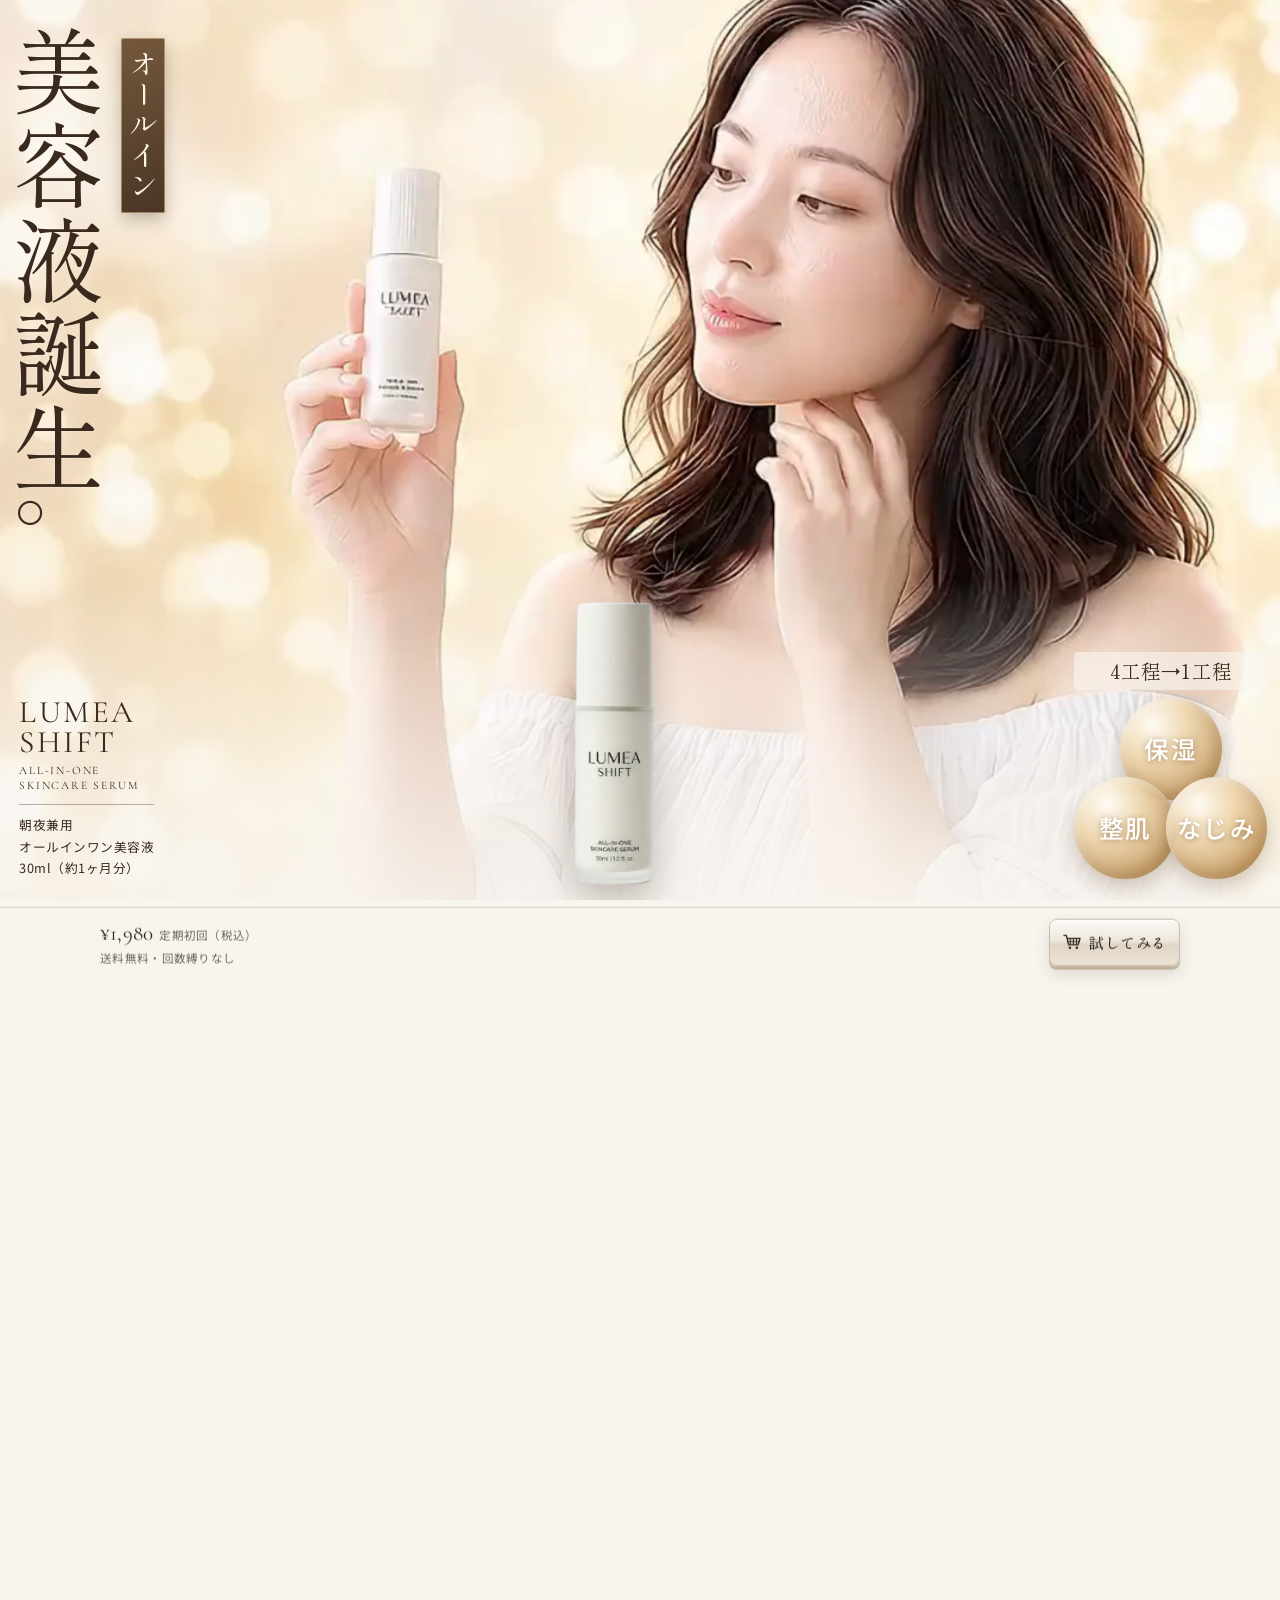
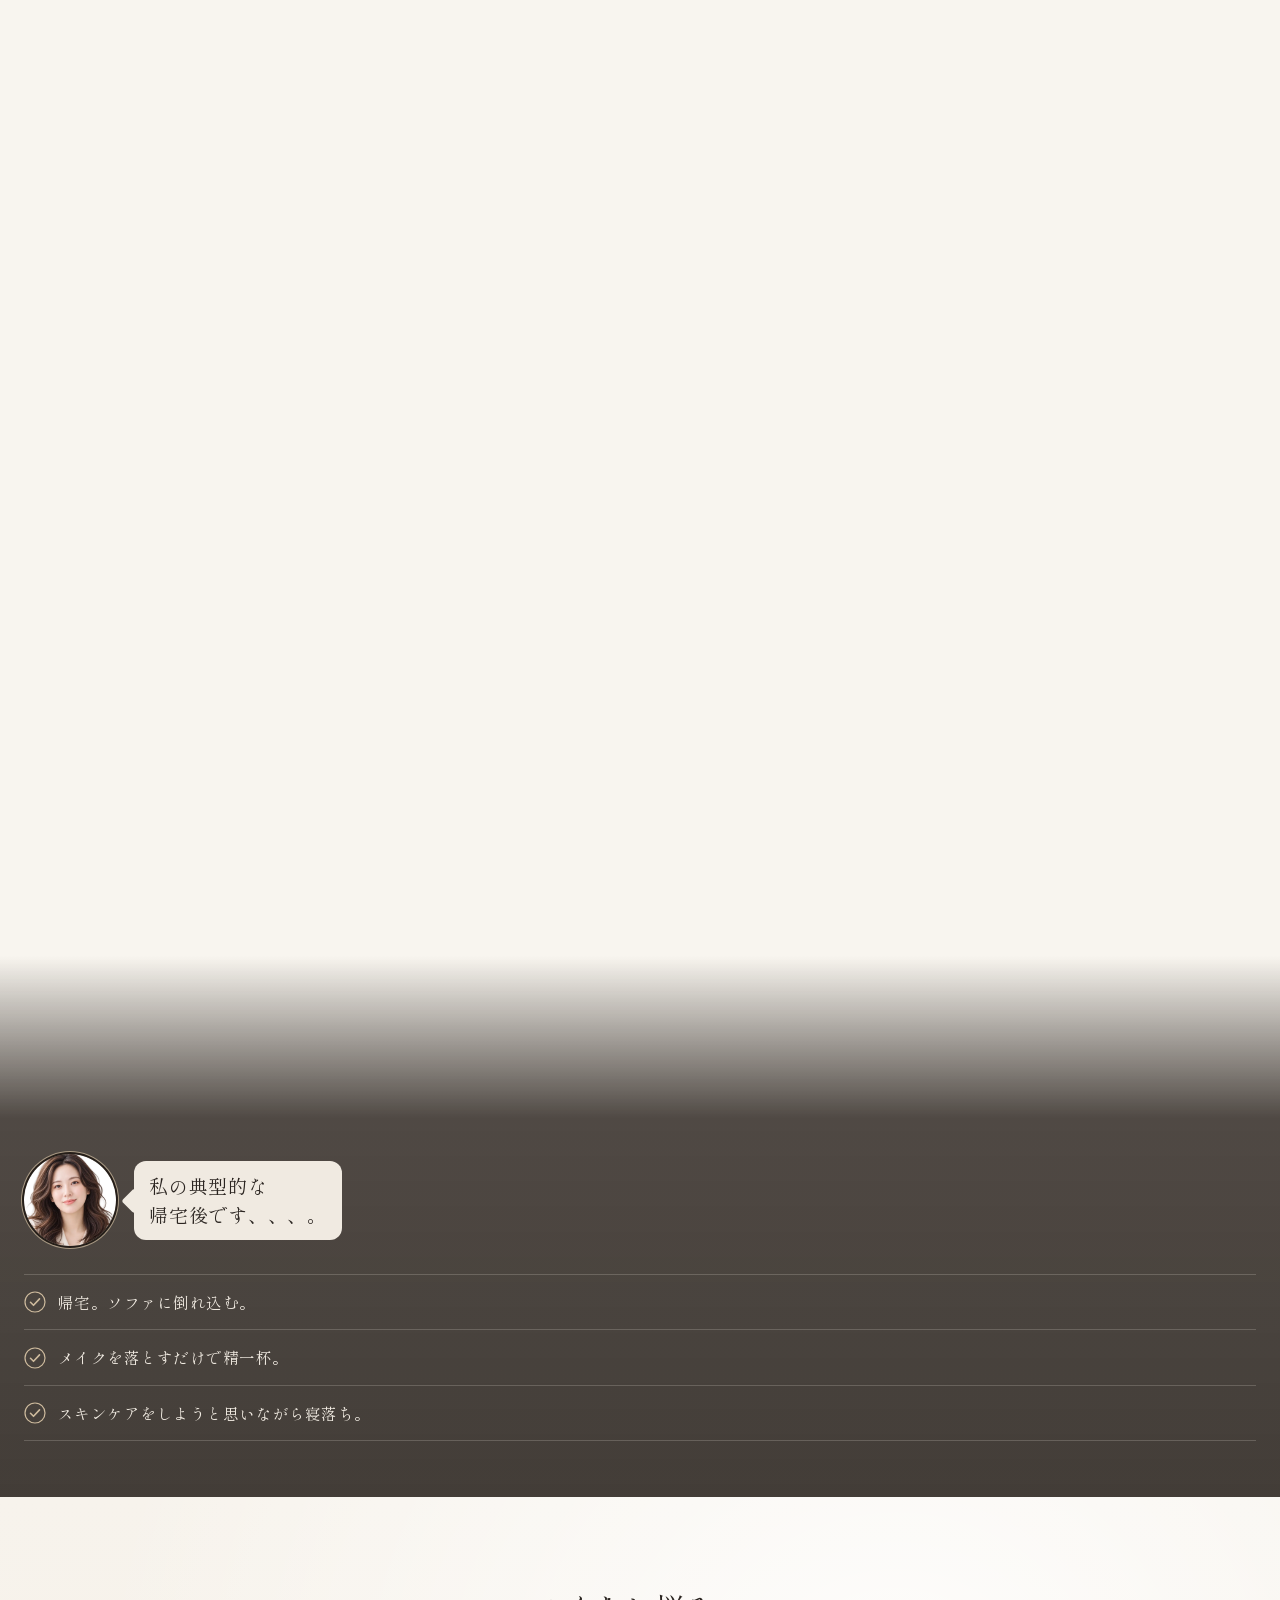
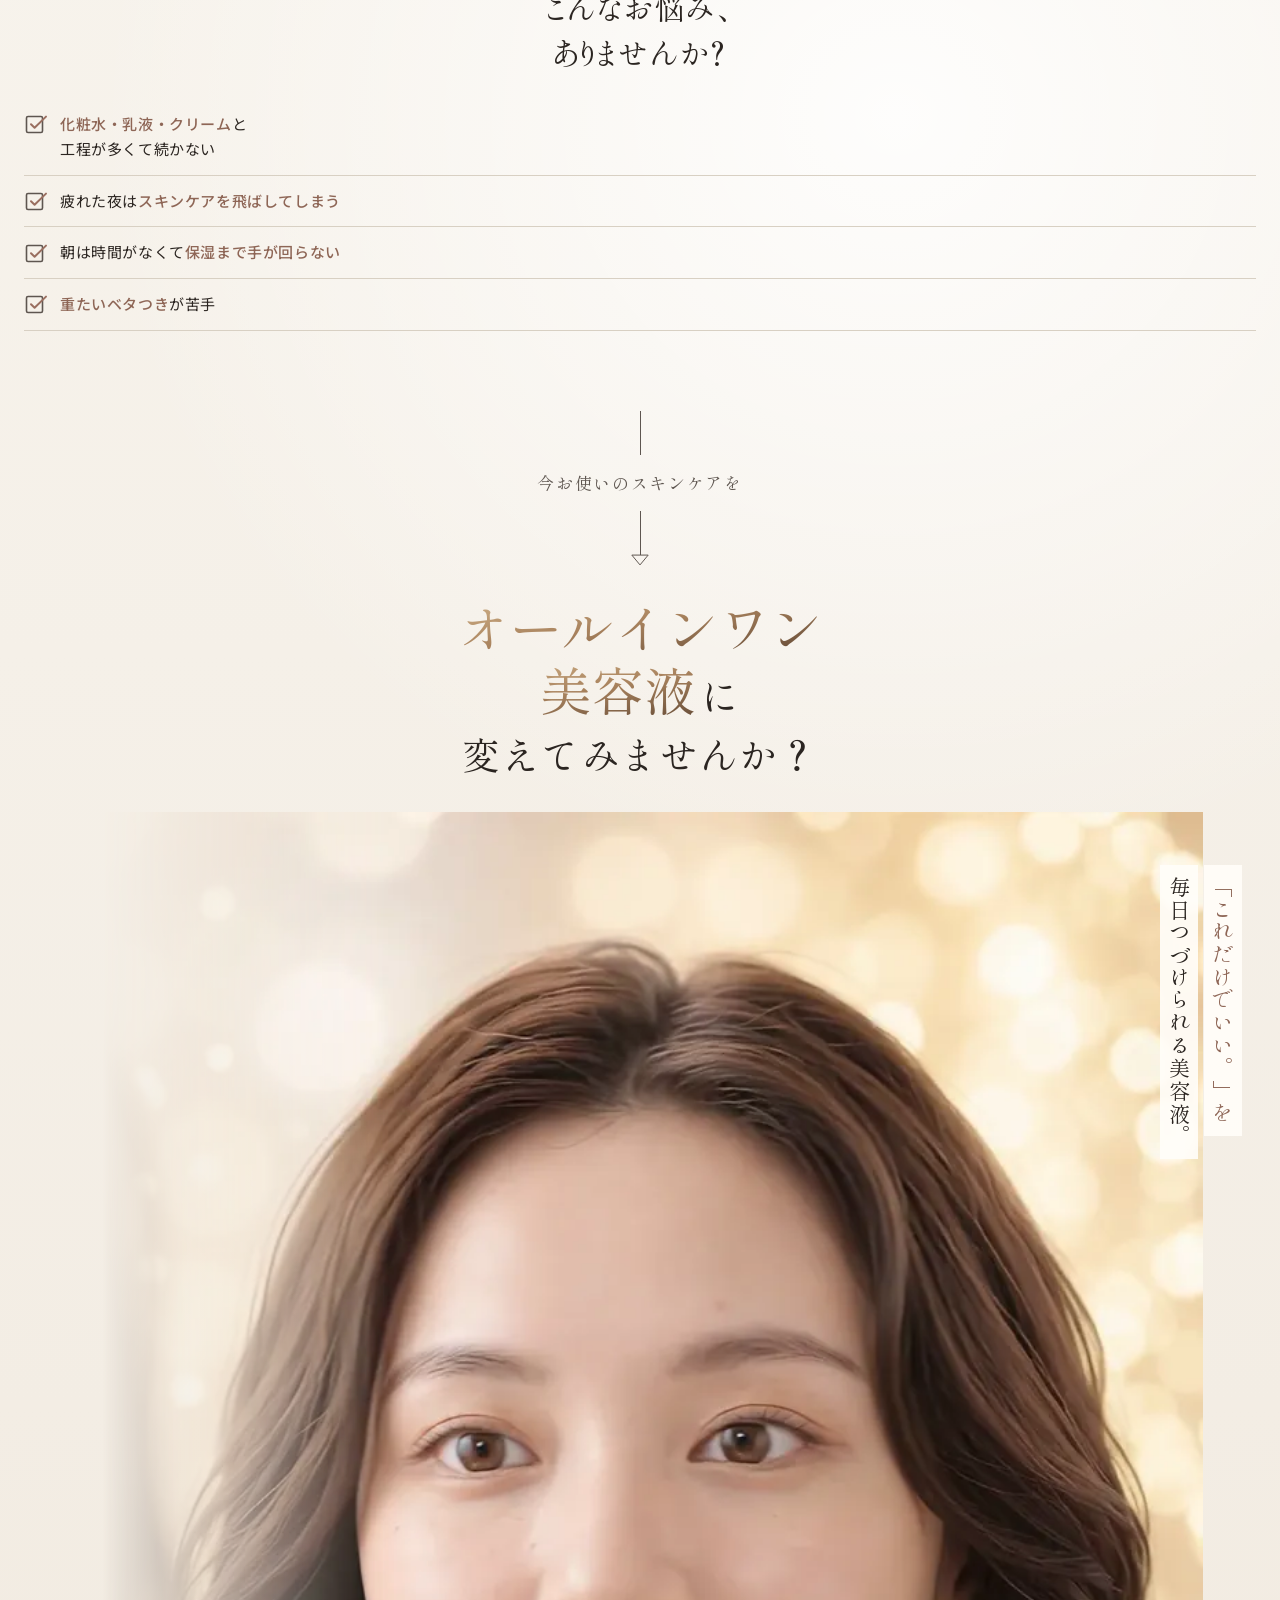
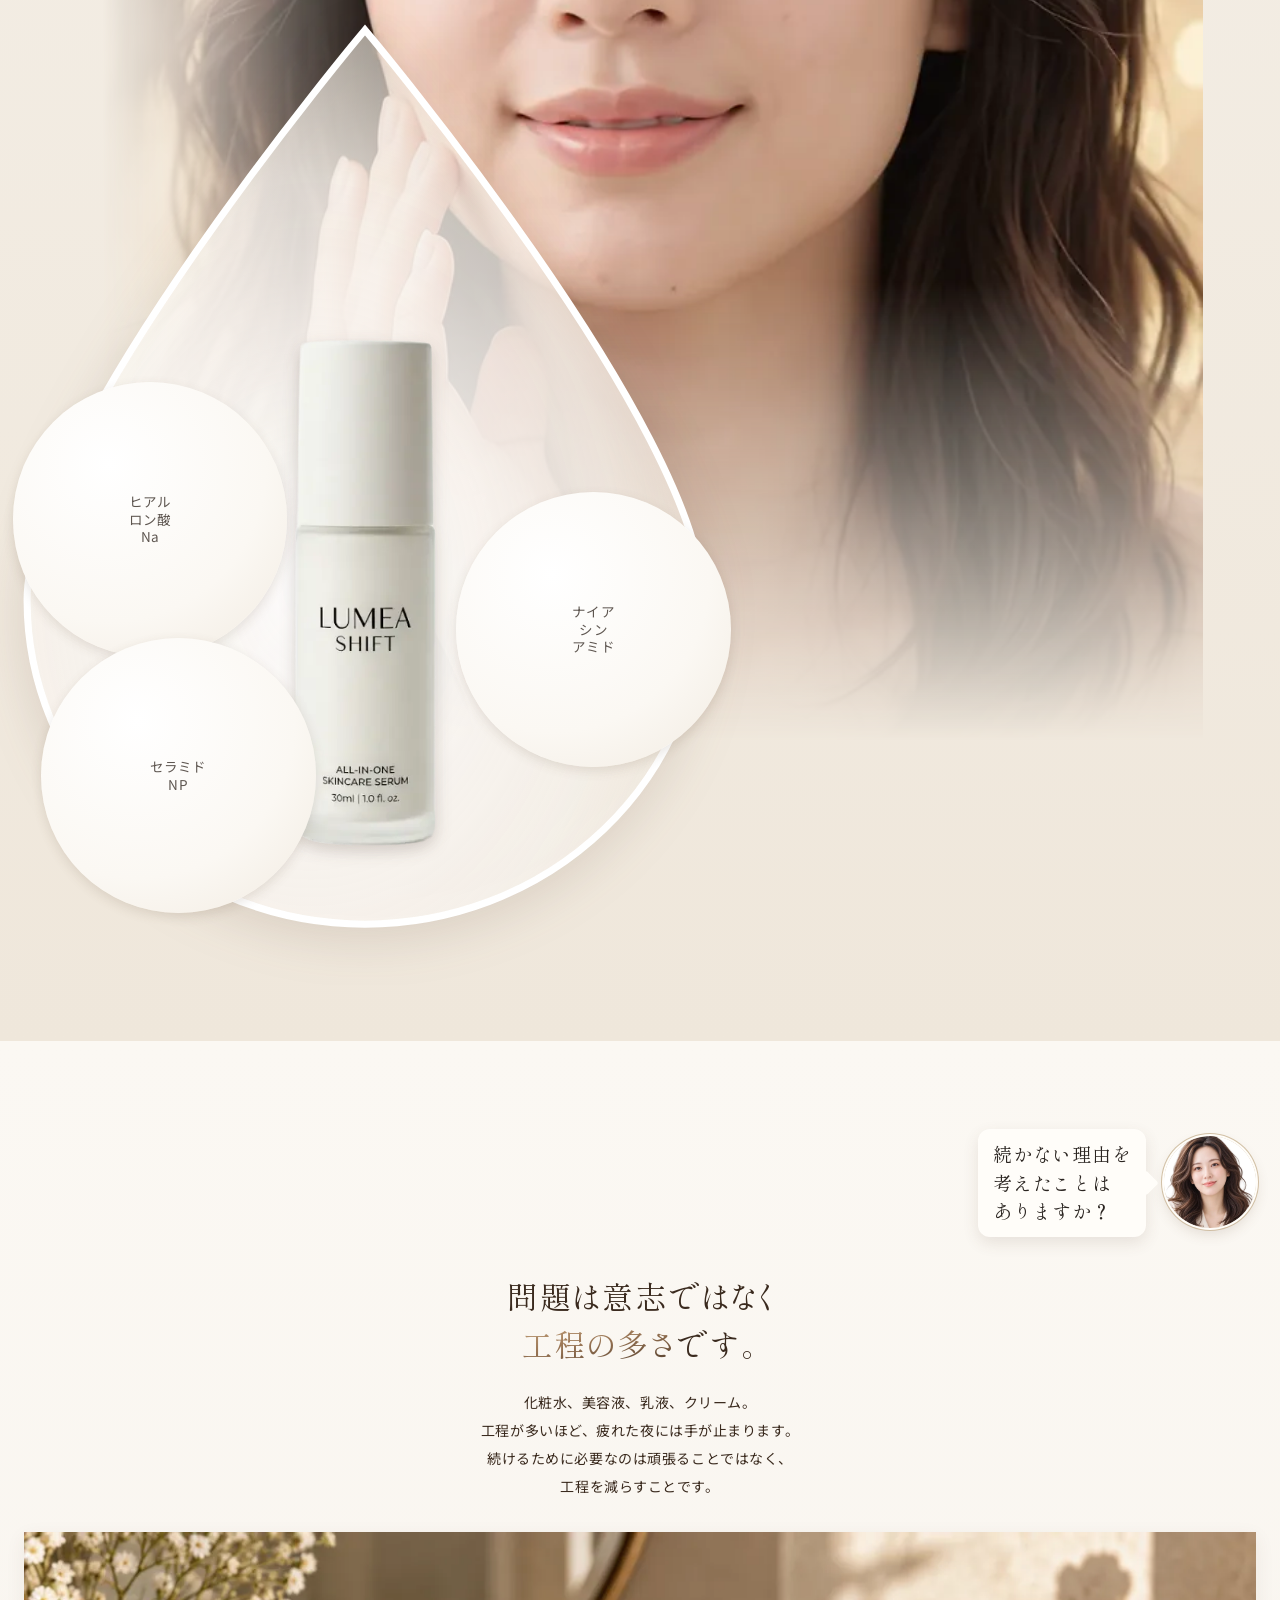
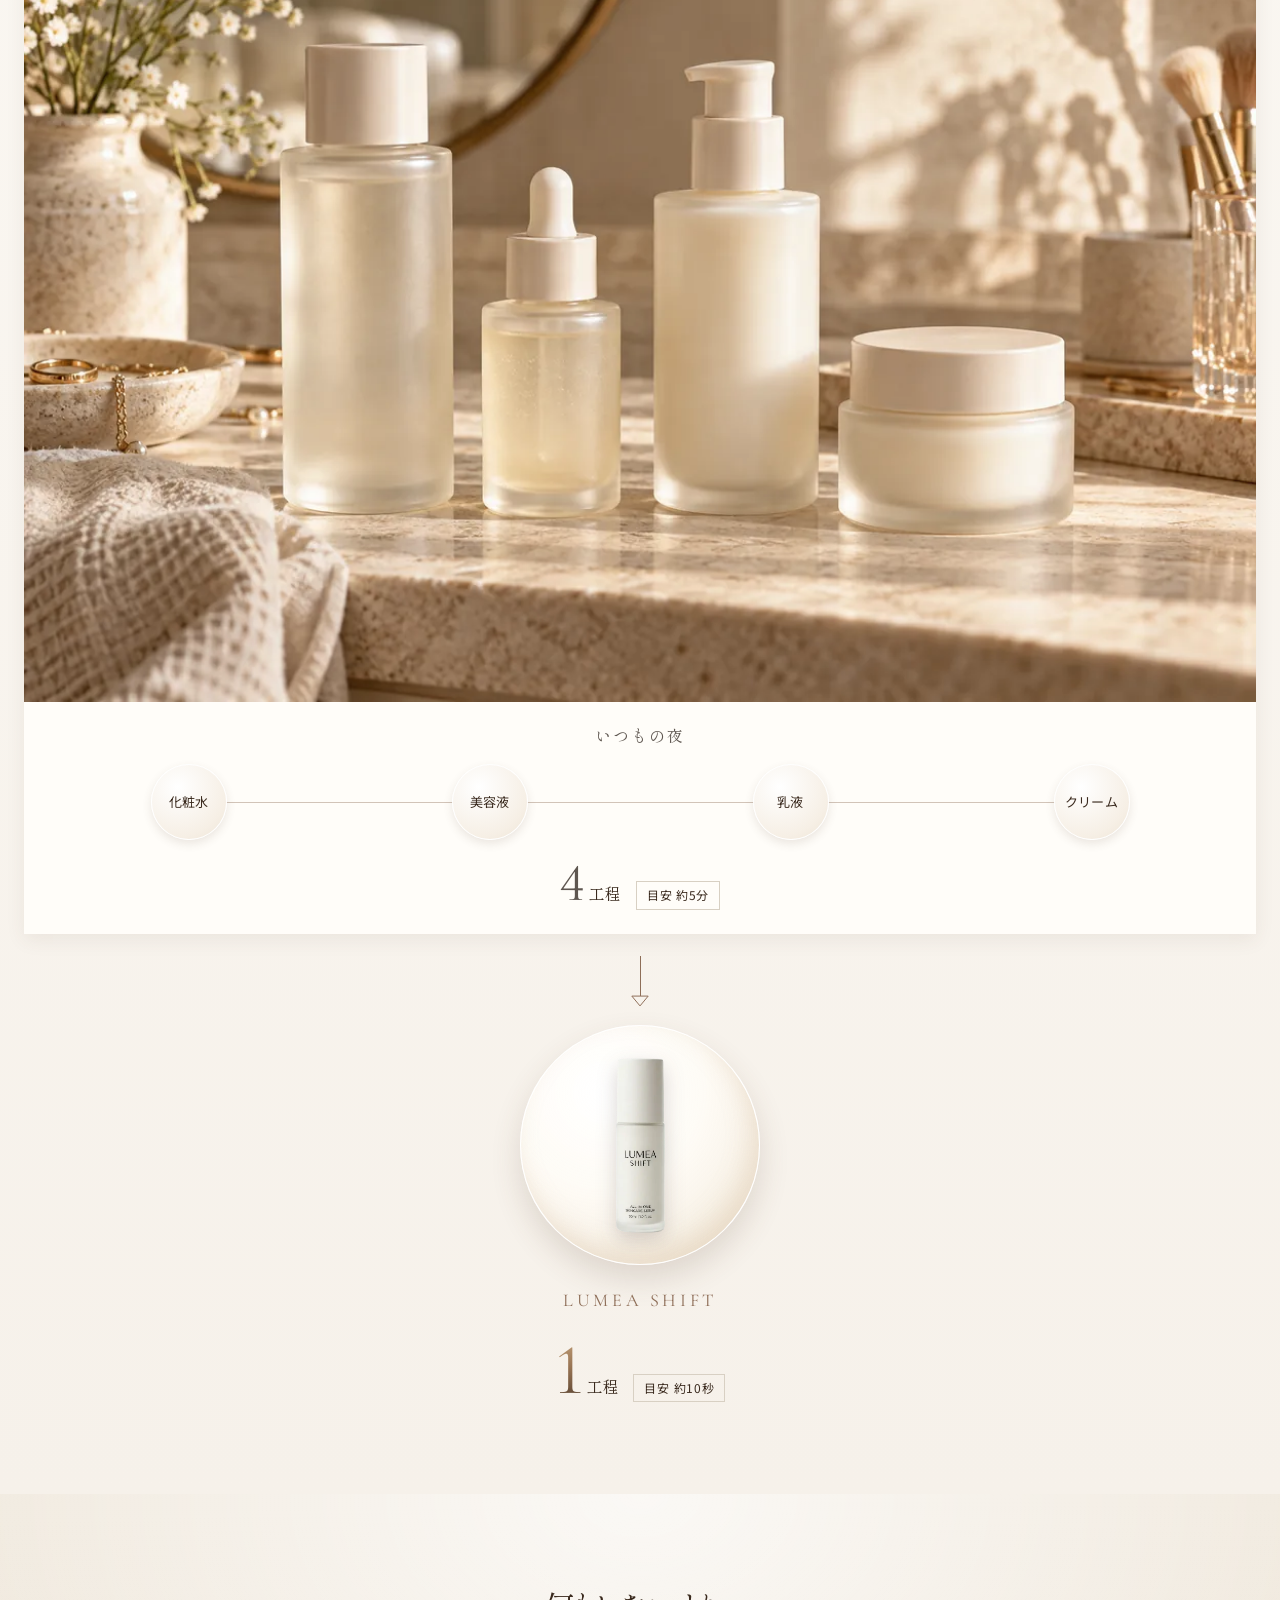
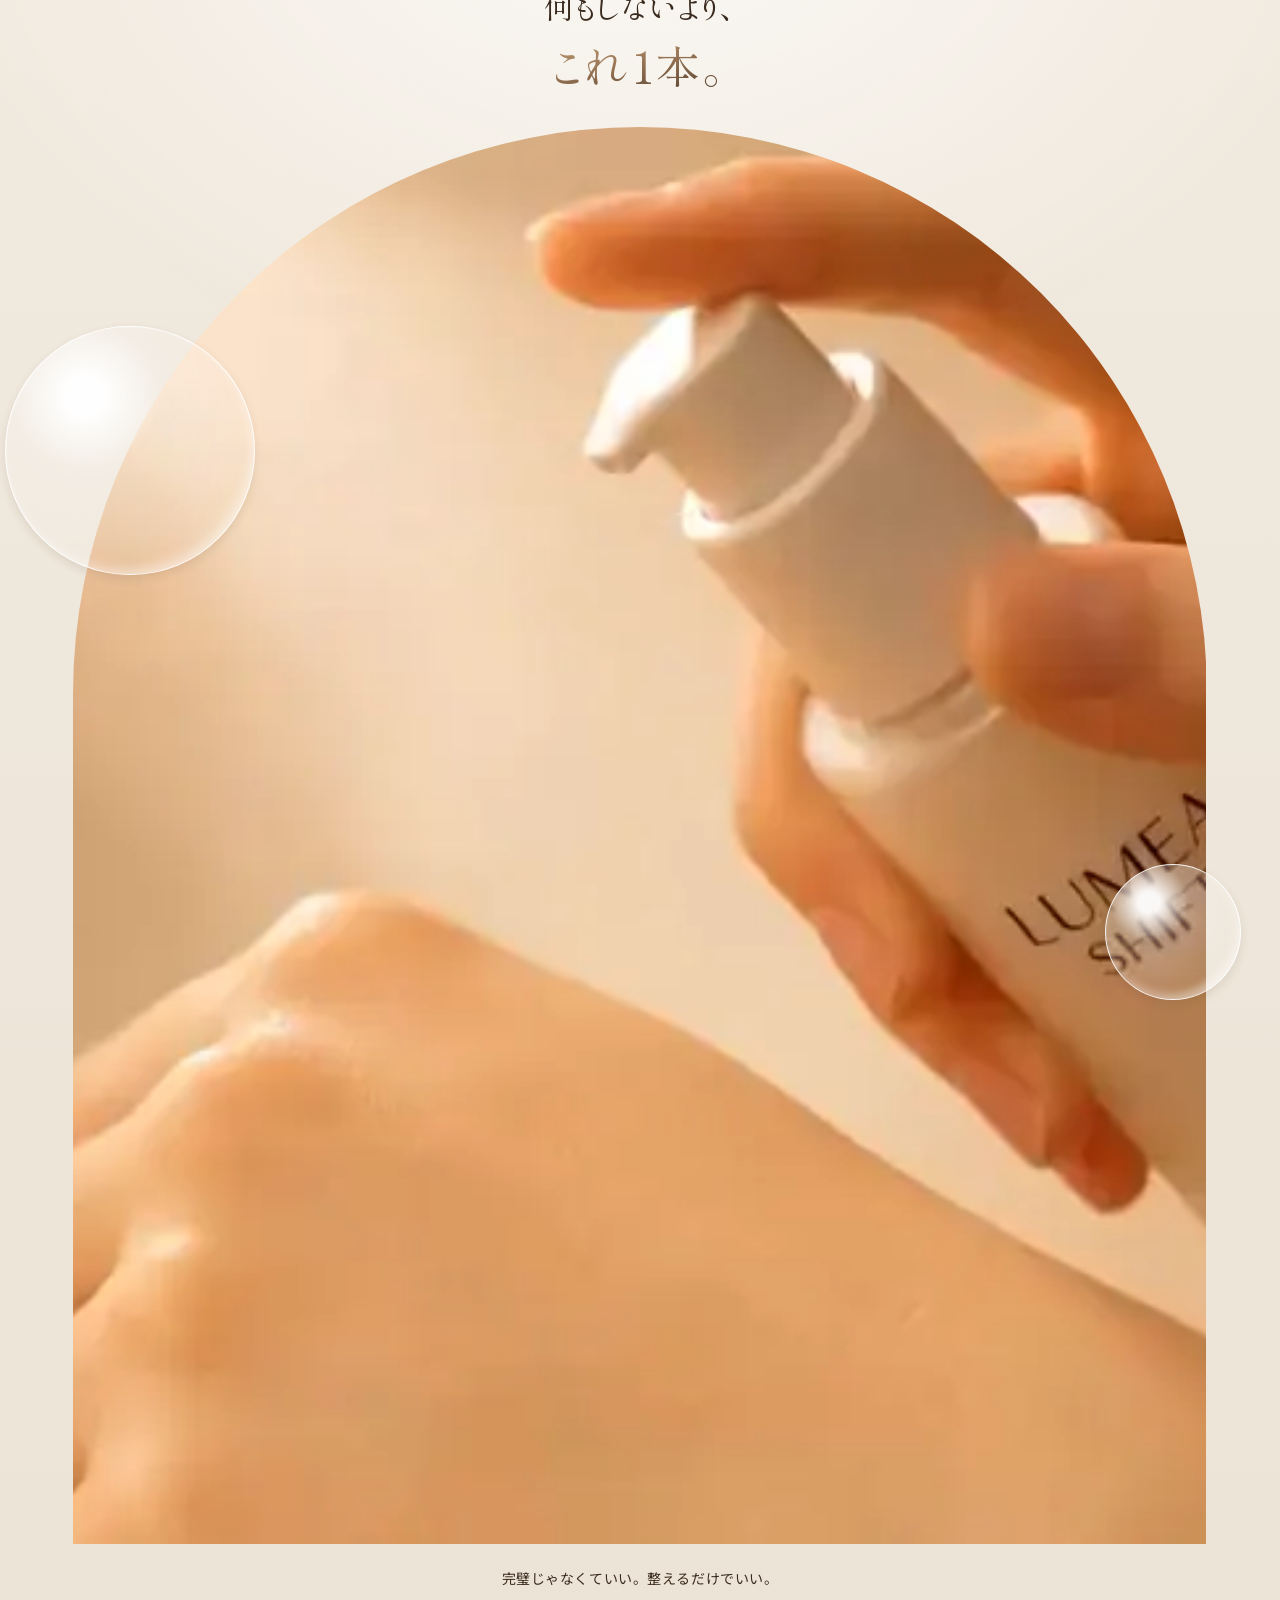
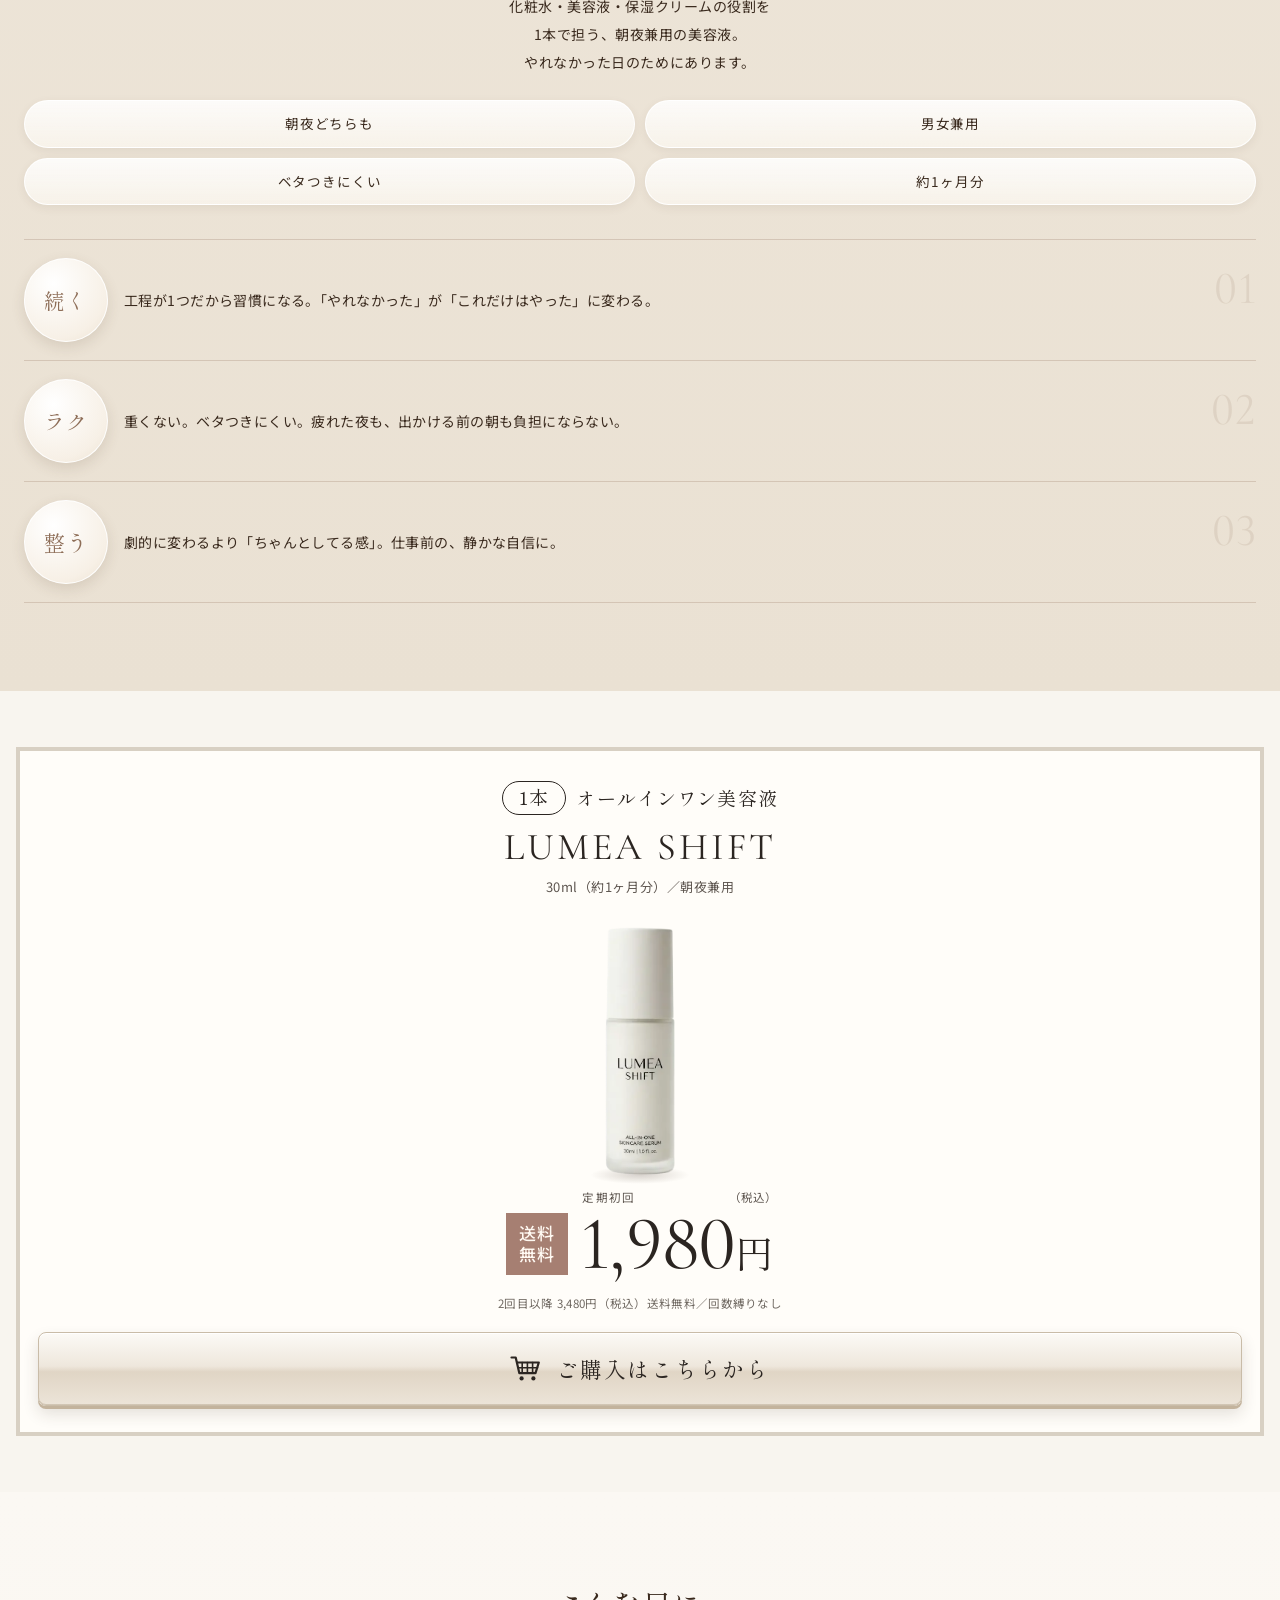
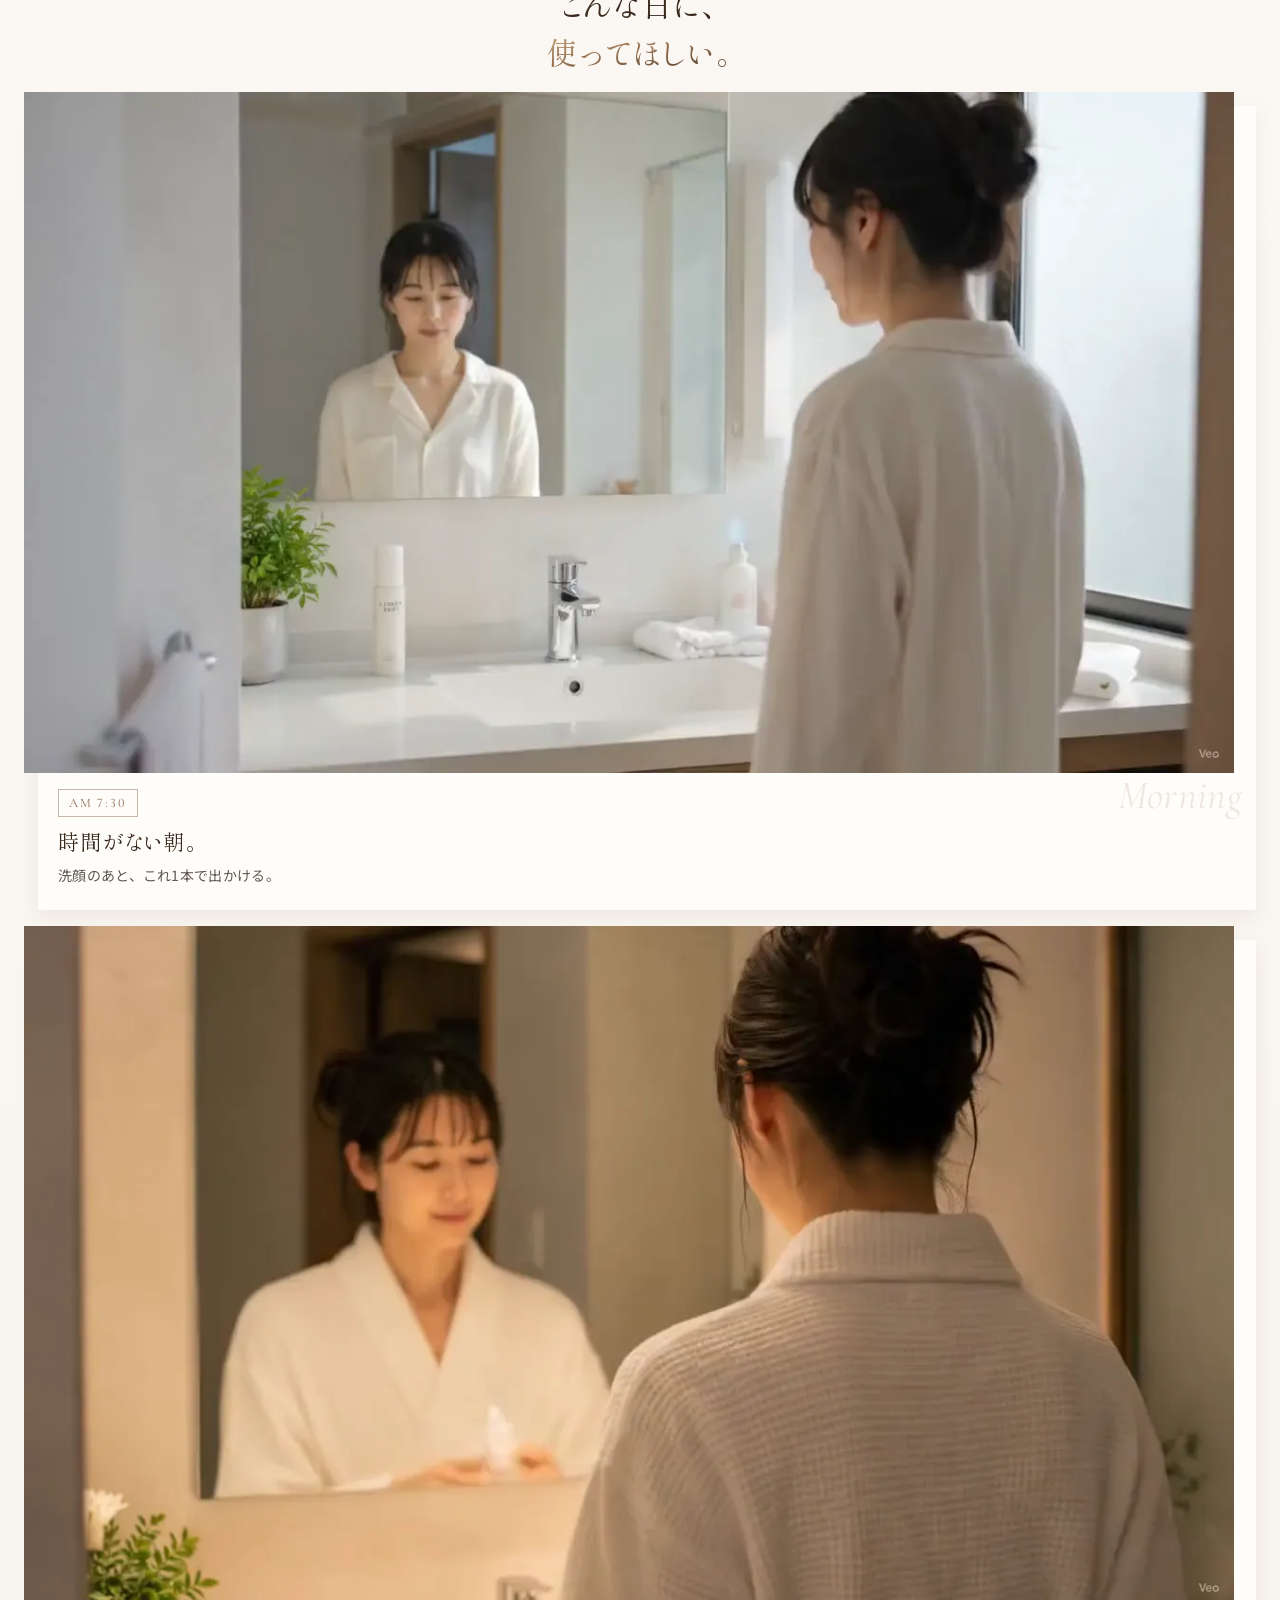
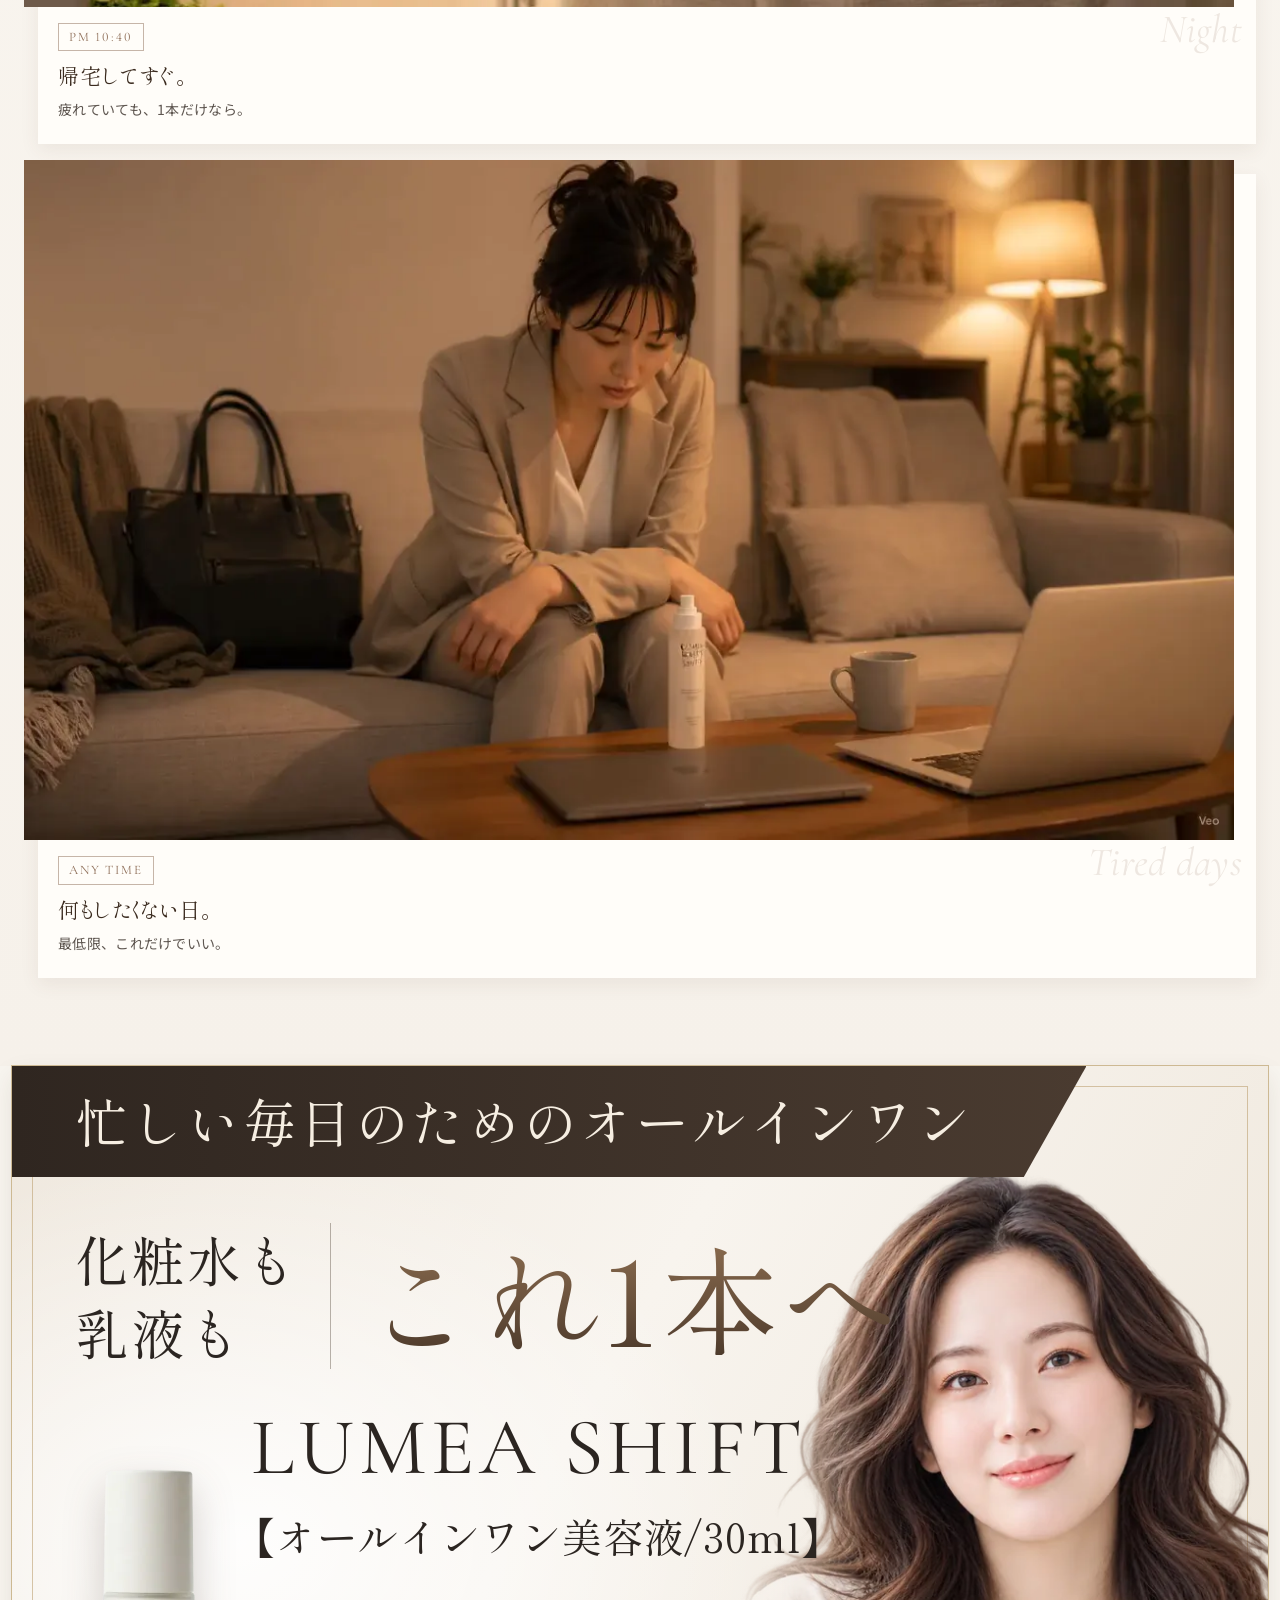
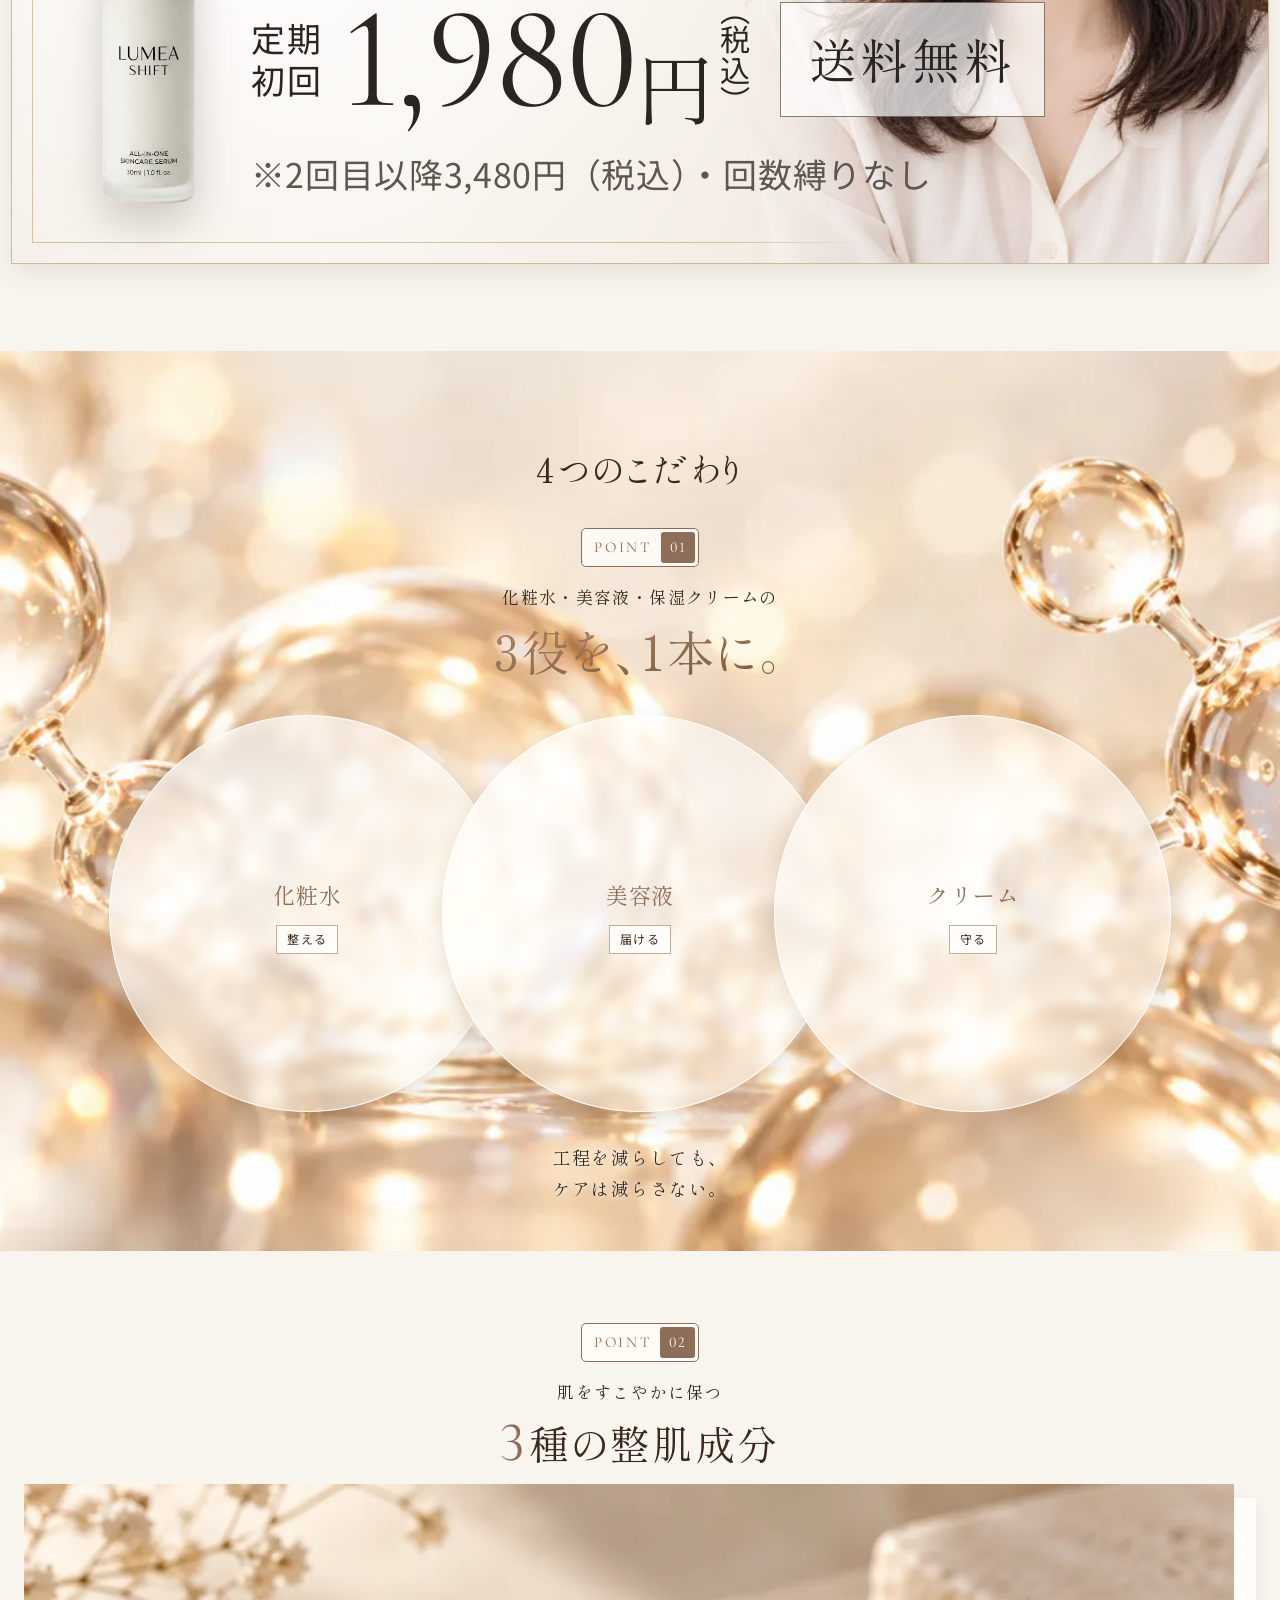
==== 美容液LP完成版/index.html @ 7b6a55de "feat: LUMEA SHIFT LP をスマホ版デザインに刷新し完成版フォルダとOGPを追加 - PC専用のHTML/CSSを削除し、スマホ版のデザインを全幅で使う構成に - 美容液LP完成版/ " ====
<!DOCTYPE html>
<html lang="ja" class="no-js">
<head>
  <meta charset="UTF-8">
  <meta name="viewport" content="width=device-width, initial-scale=1.0">
  <title>LUMEA SHIFT｜朝夜兼用オールインワン美容液</title>
  <meta name="description" content="帰宅が遅い日に全部はできない。何もしないより、これ1本。LUMEA SHIFTは朝夜どちらでも使えるオールインワン美容液。定期初回¥1,980（税込）送料無料・回数縛りなし。">
  <link rel="canonical" href="https://lumea-beauty.jp/">

  <!-- OGP -->
  <meta property="og:type" content="website">
  <meta property="og:url" content="https://lumea-beauty.jp/">
  <meta property="og:title" content="LUMEA SHIFT｜朝夜兼用オールインワン美容液">
  <meta property="og:description" content="帰宅が遅い日に全部はできない。何もしないより、これ1本。定期初回¥1,980（税込）送料無料・回数縛りなし。">
  <meta property="og:image" content="https://lumea-beauty.jp/images/ogp.jpg">
  <meta property="og:image:width" content="1200">
  <meta property="og:image:height" content="630">
  <meta property="og:image:alt" content="LUMEA SHIFT 朝夜兼用オールインワン美容液。美容液誕生。定期初回1,980円（税込）送料無料">
  <meta property="og:locale" content="ja_JP">
  <meta property="og:site_name" content="LUMEA SHIFT">
  <meta name="twitter:card" content="summary_large_image">
  <meta name="twitter:title" content="LUMEA SHIFT｜朝夜兼用オールインワン美容液">
  <meta name="twitter:description" content="帰宅が遅い日に全部はできない。何もしないより、これ1本。定期初回¥1,980（税込）送料無料。">
  <meta name="twitter:image" content="https://lumea-beauty.jp/images/ogp.jpg">

  <link rel="icon" href="favicon.svg" type="image/svg+xml">

  <!-- 書体は実使用ウェイトのみ: Shippori Mincho 400 / Noto Sans JP 400,500 / Cormorant Garamond 400 -->
  <link rel="preconnect" href="https://fonts.googleapis.com">
  <link rel="preconnect" href="https://fonts.gstatic.com" crossorigin>
  <link href="https://fonts.googleapis.com/css2?family=Shippori+Mincho:wght@400&family=Noto+Sans+JP:wght@400;500&family=Cormorant+Garamond:wght@400&display=swap" rel="stylesheet">
  <link rel="stylesheet" href="style.css?v=63">
  <script>document.documentElement.classList.replace('no-js', 'js');</script>
  <!-- リロード時の位置の復元は自前で行う（ブラウザ任せだと load 後まで先頭が描画されてから飛ぶ）。
       位置は pagehide で保存し、本文の直後（最初の描画より前）に戻す -->
  <script>
    if ('scrollRestoration' in history) history.scrollRestoration = 'manual';
  </script>
</head>
<body>

  <!-- 追従CTA -->
  <div class="sticky" role="complementary" aria-label="購入導線">
    <div class="sticky__inner">
      <p class="sticky__text"><strong>¥1,980</strong>定期初回（税込）<br>送料無料・回数縛りなし</p>
      <a href="#offer" class="btn btn--primary">試してみる</a>
    </div>
  </div>

  <main id="main">

    <!-- ============================================================
         01 | FV
         背景動画 1080×1920（images/fv-sp.mp4・元は fvb.mp4）
         ============================================================ -->
    <section class="fv" aria-label="LUMEA SHIFT オールインワン美容液">
      <!-- JS有効では画面に固定する舞台（スクロールで FV が引き、奥の映像が立ち上がる） -->
      <div class="fv__stage">
      <video class="fv__video" muted autoplay loop playsinline preload="metadata" aria-hidden="true" tabindex="-1"></video>
      <script>
        (function () {
          var video = document.currentScript.previousElementSibling;
          var reduce = window.matchMedia('(prefers-reduced-motion: reduce)');
          video.poster = 'images/fv-sp-poster.webp?v=20261003b';
          video.src = 'images/fv-sp.mp4?v=20261003b';
          if (reduce.matches) { video.autoplay = false; video.pause(); }
        })();
      </script>
      <div class="fv__scrim" aria-hidden="true"></div>


      <!-- FV（fvr.png 参考） -->
      <div class="fvs">
        <h1 class="fvs__title">美容液誕生。</h1>

        <p class="fvs__badges">
          <span class="fvs__badge">オールイン</span>
        </p>

        <div class="fvs__brand">
          <p class="fvs__brand-name">LUMEA<br>SHIFT</p>
          <p class="fvs__brand-sub">All-in-one<br>skincare serum</p>
          <p class="fvs__brand-desc">朝夜兼用<br>オールインワン美容液<br>30ml（約1ヶ月分）</p>
        </div>

        <img class="fvs__bottle" src="images/fv-bottle.webp?v=20261003" alt="LUMEA SHIFT オールインワン美容液 30ml" width="193" height="673" decoding="async" fetchpriority="high">

        <div class="fvs__trio">
          <p class="fvs__trio-head">4工程→1工程</p>
          <ul class="fvs__circles">
            <li class="fvs__circle fvs__circle--a"><span class="fvs__circle-ja">保湿</span></li>
            <li class="fvs__circle fvs__circle--b"><span class="fvs__circle-ja">整肌</span></li>
            <li class="fvs__circle fvs__circle--c"><span class="fvs__circle-ja">なじみ</span></li>
          </ul>
        </div>
      </div>
      </div><!-- /.fv__stage -->
    </section>

    <!-- FV の奥に固定で敷く帰宅の映像（world-terakoya-2026 の .fv-film と同じ方式）。
         FV のスクロールで濃くなり、夜の章の本文がこの上を流れる -->
    <div class="night-film" aria-hidden="true">
      <video class="night-film__video" muted loop playsinline preload="none" tabindex="-1"></video>
    </div>

    <!-- ============================================================
         02 | 夜（共感）
         ============================================================ -->
    <section class="night" aria-label="ある平日の夜">
      <div class="night__inner">
        <!-- 吹き出し＋チェックリスト -->
        <div class="worry">
          <div class="worry__head js-reveal">
            <img class="worry__face" src="images/ona.webp" alt="" width="600" height="600" loading="lazy" decoding="async">
            <p class="worry__bubble">私の典型的な<br>帰宅後です、、、。</p>
          </div>
          <ul class="worry__list">
            <li class="worry__item js-reveal">帰宅。ソファに倒れ込む。</li>
            <li class="worry__item js-reveal">メイクを落とすだけで精一杯。</li>
            <li class="worry__item js-reveal">スキンケアをしようと<wbr>思いながら<wbr>寝落ち。</li>
          </ul>
        </div>
      </div>
    </section>

    <!-- ============================================================
         02.5 | 切り替えの提案（images/aa.png + bb.png 参考）
         ============================================================ -->
    <section class="switch" aria-labelledby="switch-title">
      <div class="switch__inner">
        <h2 class="switch__ask js-reveal">こんなお悩み、<br>ありませんか？</h2>
        <ul class="switch__checks">
          <li class="js-reveal"><em>化粧水・乳液・クリーム</em>と<br>工程が多くて続かない</li>
          <li class="js-reveal">疲れた夜は<em>スキンケアを飛ばしてしまう</em></li>
          <li class="js-reveal">朝は時間がなくて<em>保湿まで手が回らない</em></li>
          <li class="js-reveal"><em>重たいベタつき</em>が苦手</li>
          <li class="js-reveal"><em>何本も買いそろえる</em>のが負担</li>
        </ul>

        <div class="switch__arrow js-reveal" aria-hidden="true"><span class="switch__line"></span></div>
        <p class="switch__now js-reveal">今お使いのスキンケアを</p>
        <div class="switch__arrow switch__arrow--head js-reveal" aria-hidden="true">
          <span class="switch__line"></span>
          <svg viewBox="0 0 22 14"><path d="M1 1l10 12L21 1z" fill="none" stroke="currentColor" stroke-width="1.2" stroke-linejoin="round"/></svg>
        </div>

        <p class="switch__big js-reveal" id="switch-title">
          <span class="switch__grad">オールインワン</span>
          <span><span class="switch__grad">美容液</span><span class="switch__ni">に</span></span>
          <span class="switch__change">変えてみませんか？</span>
        </p>
      </div>

      <div class="switch__visual">
        <img class="switch__model" src="images/switch-model.webp?v=20261003" alt="頬に手を当てて微笑む女性" width="800" height="1111" loading="lazy" decoding="async">

        <p class="switch__vcopy js-reveal"><span>「これだけでいい。」を</span><span>毎日つづけられる美容液。</span></p>

        <div class="switch__drop js-reveal">
          <svg class="switch__drop-shape" viewBox="0 0 200 260" aria-hidden="true">
            <defs>
              <radialGradient id="dropFill" cx="42%" cy="62%" r="70%">
                <stop offset="0" stop-color="#fff" stop-opacity="0.96"/>
                <stop offset="0.65" stop-color="#FBF7F1" stop-opacity="0.78"/>
                <stop offset="1" stop-color="#EFE6D8" stop-opacity="0.55"/>
              </radialGradient>
            </defs>
            <path d="M100 4C100 4 196 118 196 166a96 92 0 0 1-192 0C4 118 100 4 100 4z" fill="url(#dropFill)" stroke="#fff" stroke-width="2"/>
          </svg>
          <img class="switch__bottle" src="images/fv-bottle.webp?v=20261003" alt="LUMEA SHIFT オールインワン美容液 30ml" width="193" height="673" loading="lazy" decoding="async">
          <ul class="switch__ings" aria-label="主な配合成分">
            <li class="switch__ing switch__ing--a">ヒアル<br>ロン酸<br>Na</li>
            <li class="switch__ing switch__ing--b">セラミド<br>NP</li>
            <li class="switch__ing switch__ing--c">ナイア<br>シン<br>アミド</li>
          </ul>
        </div>
      </div>

    </section>


    <!-- 03 | 原因（4つのこだわりと同じ意匠） -->
    <section class="sx sx--light why-sp" aria-labelledby="why-title">
      <!-- 冒頭の問いかけ。夜の章の吹き出しを左右反転（顔が右・しっぽも右） -->
      <div class="why-sp__talk">
        <div class="worry__head worry__head--rev js-reveal">
          <img class="worry__face" src="images/ona.webp" alt="" width="600" height="600" loading="lazy" decoding="async">
          <p class="worry__bubble">続かない理由を<br>考えたことは<br>ありますか？</p>
        </div>
      </div>
      <h2 class="sx-title js-reveal" id="why-title">問題は意志ではなく<br><span class="sx-grad">工程の多さ</span>です。</h2>
      <p class="sx-lead why-sp__lead js-reveal">化粧水、美容液、乳液、クリーム。<br>工程が多いほど、<wbr>疲れた夜には<wbr>手が止まります。<br>続けるために必要なのは<wbr>頑張ることではなく、<br>工程を減らすことです。</p>

      <div class="why-sp__before js-reveal">
        <img class="why-sp__photo" src="images/pt-steps4.webp?v=20261003" alt="洗面台に並んだ4本のスキンケア容器" width="1200" height="750" loading="lazy" decoding="async">
        <p class="why-sp__cap">いつもの夜</p>
        <ol class="why-sp__steps">
          <li>化粧水</li><li>美容液</li><li>乳液</li><li>クリーム</li>
        </ol>
        <p class="why-sp__count"><span class="why-sp__n">4</span>工程<span class="why-sp__time">目安 約5分</span></p>
      </div>

      <div class="why-sp__arrow js-reveal" aria-hidden="true">
        <span></span>
        <svg viewBox="0 0 22 14"><path d="M1 1l10 12L21 1z" fill="none" stroke="currentColor" stroke-width="1.2" stroke-linejoin="round"/></svg>
      </div>

      <div class="why-sp__after js-reveal">
        <div class="why-sp__orb"><img src="images/fv-bottle.webp?v=20261003" alt="LUMEA SHIFT" width="193" height="673" loading="lazy" decoding="async"></div>
        <p class="why-sp__cap why-sp__cap--brand">LUMEA SHIFT</p>
        <p class="why-sp__count why-sp__count--one"><span class="why-sp__n">1</span>工程<span class="why-sp__time">目安 約10秒</span></p>
      </div>
    </section>


    <!-- 04 | だから -->
    <section class="sx sx--deep one-sp" aria-labelledby="one-sp-title">
      <h2 class="sx-title js-reveal" id="one-sp-title">何もしないより、<br><span class="sx-grad sx-grad--big">これ1本。</span></h2>

      <div class="one-sp__arch js-reveal">
        <video muted loop playsinline preload="none" poster="images/tex-poster.webp" data-src="images/tex-960.mp4" aria-hidden="true" tabindex="-1"></video>
        <span class="pt-bubble one-sp__bubble--a" aria-hidden="true"></span>
        <span class="pt-bubble one-sp__bubble--b" aria-hidden="true"></span>
      </div>

      <p class="sx-lead js-reveal">完璧じゃなくていい。整えるだけでいい。<br>化粧水・美容液・保湿クリームの役割を<br>1本で担う、朝夜兼用の美容液。<br>やれなかった日のためにあります。</p>

      <ul class="one-sp__facts js-reveal">
        <li>朝夜どちらも</li><li>男女兼用</li><li>ベタつきにくい</li><li>約1ヶ月分</li>
      </ul>

      <ol class="one-sp__merits">
        <li class="one-sp__merit js-reveal">
          <span class="one-sp__orb">続く</span>
          <div><span class="one-sp__no" aria-hidden="true">01</span><p>工程が1つだから習慣になる。「やれなかった」が「これだけはやった」に変わる。</p></div>
        </li>
        <li class="one-sp__merit js-reveal">
          <span class="one-sp__orb">ラク</span>
          <div><span class="one-sp__no" aria-hidden="true">02</span><p>重くない。ベタつきにくい。疲れた夜も、出かける前の朝も負担にならない。</p></div>
        </li>
        <li class="one-sp__merit js-reveal">
          <span class="one-sp__orb">整う</span>
          <div><span class="one-sp__no" aria-hidden="true">03</span><p>劇的に変わるより「ちゃんとしてる感」。仕事前の、静かな自信に。</p></div>
        </li>
      </ol>
    </section>

    <!-- ============================================================
         04.5 | 購入（images/cta.png 参考）
         ============================================================ -->
    <section class="buy" aria-labelledby="buy-title">
      <div class="buy__card js-reveal">
        <p class="buy__kind"><span class="buy__pill">1本</span><span>オールインワン美容液</span></p>
        <h2 class="buy__name" id="buy-title">LUMEA SHIFT</h2>
        <p class="buy__vol">30ml（約1ヶ月分）／朝夜兼用</p>

        <div class="buy__product">
          <img src="images/fv-bottle.webp?v=20261003" alt="LUMEA SHIFT オールインワン美容液 30ml" width="193" height="673" loading="lazy" decoding="async">
        </div>

        <div class="buy__price">
          <span class="buy__tag">送料<br>無料</span>
          <p class="buy__amount">
            <span class="buy__label">定期初回</span>
            <span class="buy__num">1,980</span><span class="buy__yen">円</span><span class="buy__tax">（税込）</span>
          </p>
        </div>
        <p class="buy__note">2回目以降 3,480円（税込）送料無料／<wbr>回数縛りなし</p>

        <a href="#offer" class="buy__btn">
          <svg class="buy__cart" viewBox="0 0 32 28" aria-hidden="true" focusable="false"><path d="M1.5 2.5h4.2l3.6 15.6h16.2l3.3-10.6H8" fill="none" stroke="currentColor" stroke-width="2.2" stroke-linecap="round" stroke-linejoin="round"/><path d="M12.2 7.5v10.6M17.4 7.5v10.6M22.6 7.5v10.6M8.6 12.8h19" fill="none" stroke="currentColor" stroke-width="1.6" stroke-linecap="round"/><circle cx="11.6" cy="23.4" r="2.1" fill="currentColor"/><circle cx="23.4" cy="23.4" r="2.1" fill="currentColor"/></svg>
          <span>ご購入はこちらから</span>
        </a>
      </div>
    </section>


    <!-- 05 | 使う日 -->
    <section class="sx sx--light days-sp" aria-labelledby="days-sp-title">
      <h2 class="sx-title js-reveal" id="days-sp-title">こんな日に、<br><span class="sx-grad">使ってほしい。</span></h2>
      <div class="days-sp__list">
        <article class="days-sp__card js-reveal">
          <div class="days-sp__media"><video data-src="images/day-morning.mp4" poster="images/day-morning-poster.webp" width="1280" height="720" muted loop playsinline preload="none" aria-label="朝の洗面台で美容液を手のひらに出す様子"></video></div>
          <div class="days-sp__body">
            <span class="days-sp__en" aria-hidden="true">Morning</span>
            <p class="days-sp__time">AM 7:30</p>
            <h3 class="days-sp__cap">時間がない朝。</h3>
            <p class="days-sp__sub">洗顔のあと、これ1本で出かける。</p>
          </div>
        </article>
        <article class="days-sp__card js-reveal">
          <div class="days-sp__media"><video data-src="images/day-night.mp4" poster="images/day-night-poster.webp" width="1280" height="720" muted loop playsinline preload="none" aria-label="帰宅後、洗面台の鏡の前で美容液をなじませる様子"></video></div>
          <div class="days-sp__body">
            <span class="days-sp__en" aria-hidden="true">Night</span>
            <p class="days-sp__time">PM 10:40</p>
            <h3 class="days-sp__cap">帰宅してすぐ。</h3>
            <p class="days-sp__sub">疲れていても、1本だけなら。</p>
          </div>
        </article>
        <article class="days-sp__card js-reveal">
          <div class="days-sp__media"><video data-src="images/day-tired.mp4" poster="images/day-tired-poster.webp" width="1280" height="720" muted loop playsinline preload="none" aria-label="ソファに座ったまま美容液をなじませる様子"></video></div>
          <div class="days-sp__body">
            <span class="days-sp__en" aria-hidden="true">Tired days</span>
            <p class="days-sp__time">ANY TIME</p>
            <h3 class="days-sp__cap">何もしたくない日。</h3>
            <p class="days-sp__sub">最低限、これだけでいい。</p>
          </div>
        </article>
      </div>
    </section>

    <!-- ============================================================
         05.5 | バナー（images/ss.png 参考）
         ============================================================ -->
    <section class="promo" aria-label="LUMEA SHIFT 定期初回のご案内">
      <a class="promo__card js-reveal" href="#offer">
        <p class="promo__ribbon">忙しい毎日のためのオールインワン</p>
        <p class="promo__head">
          <span class="promo__pre">化粧水も<br>乳液も</span>
          <span class="promo__big">これ1本へ</span>
        </p>
        <img class="promo__model" src="images/promo-model.webp?v=20261003" alt="" width="640" height="711" loading="lazy" decoding="async">
        <img class="promo__bottle" src="images/fv-bottle.webp?v=20261003" alt="" width="193" height="673" loading="lazy" decoding="async">
        <div class="promo__body">
          <p class="promo__name"><span class="promo__brand">LUMEA SHIFT</span><span class="promo__spec">【オールインワン美容液/30ml】</span></p>
          <p class="promo__price">
            <span class="promo__label">定期<br>初回</span>
            <span class="promo__num">1,980</span><span class="promo__yen">円</span><span class="promo__tax">（税込）</span>
            <span class="promo__free">送料無料</span>
          </p>
          <p class="promo__note">※2回目以降3,480円（税込）・回数縛りなし</p>
        </div>
      </a>
    </section>

    <!-- ============================================================
         05.8 | 4つのポイント（images/a1〜a9.png 参考）
         ============================================================ -->
    <section class="points" aria-labelledby="points-title">
      <!-- 見出しと POINT 01 をひとつの枠にまとめ、背景画像を見出しの裏まで伸ばす -->
      <div class="points__lead">
        <img class="pt-one__bg" src="images/pt-bg.webp?v=20261003" alt="" width="900" height="1200" loading="lazy" decoding="async">
      <div class="points__head">
        <h2 class="points__title js-reveal" id="points-title">4つのこだわり</h2>
      </div>

      <!-- POINT 01 -->
      <div class="pt pt--one">
        <div class="pt-one__inner">
          <p class="pt-badge js-reveal"><span>POINT</span><span class="pt-badge__num">01</span></p>
          <p class="pt__sub pt-one__sub js-reveal">化粧水・美容液・保湿クリームの</p>
          <h3 class="pt__title pt-one__title js-reveal">3役を、1本に。</h3>
          <ul class="pt-one__roles js-reveal">
            <li class="pt-one__role"><span class="pt-one__role-name">化粧水</span><span class="pt-one__tag">整える</span></li>
            <li class="pt-one__role"><span class="pt-one__role-name">美容液</span><span class="pt-one__tag">届ける</span></li>
            <li class="pt-one__role"><span class="pt-one__role-name">クリーム</span><span class="pt-one__tag">守る</span></li>
          </ul>
          <p class="pt-one__note js-reveal">工程を減らしても、<br>ケアは減らさない。</p>
        </div>
      </div>

      </div><!-- /.points__lead -->

      <!-- POINT 02 -->
      <div class="pt pt--two">
        <p class="pt-badge js-reveal"><span>POINT</span><span class="pt-badge__num">02</span></p>
        <p class="pt__sub js-reveal">肌をすこやかに保つ</p>
        <h3 class="pt__title js-reveal"><span class="pt__num">3</span>種の整肌成分</h3>
        <div class="pt-cards">
          <article class="pt-card js-reveal">
            <img class="pt-card__img" src="images/pt-niacinamide.webp?v=20261003" alt="ガラスの小皿に入った白い結晶の粉末" width="1200" height="750" loading="lazy" decoding="async">
            <div class="pt-card__body">
              <span class="pt-card__no" aria-hidden="true">01</span>
              <h4 class="pt-card__name">ナイアシンアミド</h4>
              <p class="pt-card__text">ビタミンB3の一種。肌を整え、キメのそろったなめらかな印象へ導く整肌成分です。</p>
            </div>
          </article>
          <article class="pt-card js-reveal">
            <img class="pt-card__img" src="images/pt-comfrey.webp?v=20261003" alt="淡い紫の花をつけたコンフリーの葉" width="1200" height="750" loading="lazy" decoding="async">
            <div class="pt-card__body">
              <span class="pt-card__no" aria-hidden="true">02</span>
              <h4 class="pt-card__name">アラントイン</h4>
              <p class="pt-card__text">コンフリーなどの植物にも含まれる成分。肌をやわらげ、すこやかな状態に保ちます。</p>
            </div>
          </article>
          <article class="pt-card js-reveal">
            <img class="pt-card__img" src="images/pt-chamomile.webp?v=20261003" alt="白いカモミールの花畑" width="1200" height="750" loading="lazy" decoding="async">
            <div class="pt-card__body">
              <span class="pt-card__no" aria-hidden="true">03</span>
              <h4 class="pt-card__name">カミツレ花エキス</h4>
              <p class="pt-card__text">カモミールの花から得たエキス。肌状態を整え、疲れた日の肌をやさしくいたわります。</p>
            </div>
          </article>
        </div>
      </div>

      <!-- POINT 03 -->
      <div class="pt pt--three">
        <p class="pt-badge js-reveal"><span>POINT</span><span class="pt-badge__num">03</span></p>
        <p class="pt__sub js-reveal">与える＋守る</p>
        <p class="pt-three__boxed js-reveal">2タイプの</p>
        <h3 class="pt__title js-reveal">保湿成分を配合</h3>
        <p class="pt__lead js-reveal">うるおいを与える成分と、逃がさない成分。<br>役割の違う2つを組み合わせています。</p>
        <div class="pt-three__bracket js-reveal">
          <div class="pt-three__type">
            <p class="pt-three__en">Moisturize</p>
            <p class="pt-three__kana">モイスチャライズ</p>
            <p class="pt-three__role">角質層に<br>うるおいを与える</p>
          </div>
          <div class="pt-three__type">
            <p class="pt-three__en">Protect</p>
            <p class="pt-three__kana">プロテクト</p>
            <p class="pt-three__role">うるおいを<br>逃がさない</p>
          </div>
        </div>
        <div class="pt-three__visual js-reveal">
          <img src="images/pt-moist.webp?v=20261003" alt="目を閉じて両手で頬を包む女性" width="800" height="963" loading="lazy" decoding="async">
          <span class="pt-bubble pt-bubble--a" aria-hidden="true"></span>
          <span class="pt-bubble pt-bubble--b" aria-hidden="true"></span>
          <span class="pt-bubble pt-bubble--c" aria-hidden="true"></span>
        </div>
        <ul class="pt-grid">
          <li class="pt-grid__item js-reveal"><img src="images/pt-hyaluronic.webp?v=20261003" alt="" width="480" height="480" loading="lazy" decoding="async"><p class="pt-grid__name">ヒアルロン酸Na</p><p class="pt-grid__desc">うるおいを与える</p></li>
          <li class="pt-grid__item js-reveal"><img src="images/pt-ceramide.webp?v=20261003" alt="" width="480" height="480" loading="lazy" decoding="async"><p class="pt-grid__name">セラミドNP</p><p class="pt-grid__desc">うるおいを守る</p></li>
          <li class="pt-grid__item js-reveal"><img src="images/pt-glycerin.webp?v=20261003" alt="" width="480" height="480" loading="lazy" decoding="async"><p class="pt-grid__name">グリセリン</p><p class="pt-grid__desc">水分を保つ</p></li>
          <li class="pt-grid__item js-reveal"><img src="images/pt-collagen.webp?v=20261003" alt="" width="480" height="480" loading="lazy" decoding="async"><p class="pt-grid__name">加水分解コラーゲン</p><p class="pt-grid__desc">肌になじむ</p></li>
        </ul>
      </div>

      <!-- POINT 04 -->
      <div class="pt pt--four">
        <div class="pt-four__top">
          <div>
            <p class="pt-badge js-reveal"><span>POINT</span><span class="pt-badge__num">04</span></p>
            <h3 class="pt-four__title js-reveal">軽やかな<br>テクスチャー。</h3>
            <p class="pt-four__sub js-reveal">なのに、ベタつきにくい。</p>
          </div>
          <img class="pt-four__img js-reveal" src="images/pt-hand.webp?v=20261003" alt="手のひらにとった透明な美容液" width="900" height="900" loading="lazy" decoding="async">
        </div>
        <p class="pt-four__text js-reveal">軽めのテクスチャで肌にすっとなじむ設計。<br>スクワランとBGが使用感をなめらかに整えるので、朝のメイク前にも使いやすい仕上がりです。</p>
      </div>

      <p class="points__all"><span>全成分</span>水、グリセリン、BG、ヒアルロン酸Na、加水分解コラーゲン、セラミドNP、ナイアシンアミド、アラントイン、カミツレ花エキス、PCA-Na、スクワラン、フェノキシエタノール</p>
    </section>

    <!-- 05.9 | 処方の考え方（images/cc.png 参考）。
         参考の「医薬部外品」の文言は、この製品（全成分表示の化粧品）では事実と異なるので使わず、
         LP内の事実（全成分12種・保湿と整肌・朝夜兼用）で置き換えている -->
    <section class="sx sx--light lab-sp" aria-labelledby="lab-sp-title">
      <div class="lab-sp__visual">
        <img class="lab-sp__photo" src="images/pt-lab.webp?v=20261003" alt="研究室で美容液のサンプルを確かめる研究者" width="1280" height="720" loading="lazy" decoding="async">
        <img class="lab-sp__bottle js-reveal" src="images/fv-bottle.webp?v=20261003" alt="LUMEA SHIFT オールインワン美容液 30ml" width="193" height="673" loading="lazy" decoding="async">
      </div>
      <div class="lab-sp__body">
        <p class="lab-sp__pre js-reveal"><span class="lab-sp__brand">LUMEA SHIFT</span>は</p>
        <h2 class="lab-sp__title js-reveal" id="lab-sp-title">必要なものだけを<br>選んだ処方です。</h2>
        <p class="lab-sp__text js-reveal">全成分は12種類。うるおいを与える成分、守る成分、肌を整える成分を中心に、毎日続けやすい使用感を考えて組み立てました。忙しい日のベースケアとして、朝夜どちらでもお使いいただけます。</p>
      </div>
    </section>



    <!-- 07 | 声。
         架空の声に作った顔写真を付けると実在の人に見えるので、写真は使わず年齢の丸にしている -->
    <section class="sx sx--deep voices-sp" aria-labelledby="voices-sp-title">
      <h2 class="sx-title js-reveal" id="voices-sp-title">みなさまからの<br><span class="sx-grad">お言葉。</span></h2>
      <ul class="voices-sp__list">
        <li class="voices-sp__card js-reveal">
          <p class="voices-sp__text">スキンケアって「やらなきゃ」と思うほど続かなくて。これは<em>「1本でいい」と割り切れる</em>から、むしろ続いてます。</p>
          <p class="voices-sp__who"><span class="voices-sp__age"><b>28</b>歳</span>女性／会社員</p>
        </li>
        <li class="voices-sp__card js-reveal">
          <p class="voices-sp__text">帰宅が遅い日は本当に助かってます。<em>「最低限これだけやればOK」</em>と思えるのがラクです。</p>
          <p class="voices-sp__who"><span class="voices-sp__age"><b>26</b>歳</span>女性／事務職</p>
        </li>
        <li class="voices-sp__card js-reveal">
          <p class="voices-sp__text">ベタつくのが苦手なんですが、これは<em>軽くて使いやすい</em>です。朝にサッと使えるのが助かります。</p>
          <p class="voices-sp__who"><span class="voices-sp__age"><b>32</b>歳</span>女性／営業職</p>
        </li>
        <li class="voices-sp__card js-reveal">
          <p class="voices-sp__text">劇的に変わるというより<em>「ちゃんとしてる感」</em>が出る感じ。仕事前の安心感が違います。</p>
          <p class="voices-sp__who"><span class="voices-sp__age"><b>35</b>歳</span>女性／IT系</p>
        </li>
      </ul>
      <p class="voices-sp__note">※個人の感想です。効果・効能を保証するものではありません。</p>
    </section>

    <!-- ============================================================
         08 | 価格
         ============================================================ -->
    <section class="offer" id="offer" aria-labelledby="offer-title">
      <!-- 価格（4つのこだわりと同じ意匠） -->
      <div class="offer-sp">
        <h2 class="sx-title js-reveal" id="offer-title">まずは<span class="sx-grad">お試し</span>ください。</h2>

        <div class="offer-sp__card js-reveal">
          <p class="offer-sp__kind">定期コース 初回</p>
          <p class="offer-sp__price">
            <span class="offer-sp__num">1,980</span><span class="offer-sp__yen">円</span><span class="offer-sp__tax">（税込）</span>
          </p>
          <p class="offer-sp__reg">通常価格 3,980円（税込）</p>
          <ul class="offer-sp__terms">
            <li>送料無料</li><li>回数縛りなし</li><li>5日前まで解約OK</li><li>約1ヶ月分</li>
          </ul>
          <a href="#offer" class="btn btn--light">初回¥1,980で試してみる</a>
        </div>

        <ol class="offer-sp__flow">
          <li class="js-reveal"><span class="offer-sp__step">1</span><div><p class="offer-sp__name">初回お届け</p><p class="offer-sp__sub">1,980円（税込）送料無料</p></div></li>
          <li class="js-reveal"><span class="offer-sp__step">2</span><div><p class="offer-sp__name">2回目以降</p><p class="offer-sp__sub">3,480円（税込）送料無料</p></div></li>
          <li class="js-reveal"><span class="offer-sp__step">3</span><div><p class="offer-sp__name">いつでも解約OK</p><p class="offer-sp__sub">次回発送の5日前までにご連絡ください</p></div></li>
        </ol>

        <p class="offer-sp__honest js-reveal">LUMEA SHIFTは、<br>やれなかった日のための1本です。</p>
      </div>
    </section>

    <!-- ============================================================
         09 | よくあるご質問（FAQ）
         ============================================================ -->
    <section class="faq" aria-labelledby="faq-title">
      <div class="faq__inner">
        <p class="eyebrow js-reveal"><span class="eyebrow__num">07</span><span class="eyebrow__label">はじめる前に</span></p>
        <h2 class="faq__title js-reveal" id="faq-title">よくあるご質問。</h2>
        <div class="acc js-reveal">
          <button class="acc__btn" type="button" data-acc="faq" aria-expanded="false" aria-controls="faq-1"><span>本当にこれ1本で大丈夫ですか？</span><span class="acc__icon" aria-hidden="true"></span></button>
          <div class="acc__panel" id="faq-1"><div class="acc__body"><p class="acc__content">完璧にするというより「何もしないより整える」ための1本です。忙しい日のベースケアとしてお使いください。</p></div></div>

          <button class="acc__btn" type="button" data-acc="faq" aria-expanded="false" aria-controls="faq-2"><span>ベタつきませんか？</span><span class="acc__icon" aria-hidden="true"></span></button>
          <div class="acc__panel" id="faq-2"><div class="acc__body"><p class="acc__content">軽めのテクスチャで肌なじみのよい設計です。朝の使用でも不快感が出にくい仕様です。</p></div></div>

          <button class="acc__btn" type="button" data-acc="faq" aria-expanded="false" aria-controls="faq-3"><span>男性でも使えますか？</span><span class="acc__icon" aria-hidden="true"></span></button>
          <div class="acc__panel" id="faq-3"><div class="acc__body"><p class="acc__content">はい。男女兼用で設計しています。「清潔感を整えるケア」として男性の方にもお使いいただけます。</p></div></div>

          <button class="acc__btn" type="button" data-acc="faq" aria-expanded="false" aria-controls="faq-4"><span>朝と夜どちらで使えますか？</span><span class="acc__icon" aria-hidden="true"></span></button>
          <div class="acc__panel" id="faq-4"><div class="acc__body"><p class="acc__content">どちらでも使えます。特に「時間がないタイミング」での使用を想定しています。</p></div></div>

          <button class="acc__btn" type="button" data-acc="faq" aria-expanded="false" aria-controls="faq-5"><span>敏感肌でも使えますか？</span><span class="acc__icon" aria-hidden="true"></span></button>
          <div class="acc__panel" id="faq-5"><div class="acc__body"><p class="acc__content">すべての方に刺激が出ないわけではありませんが、シンプルな処方設計を意識しています。ご心配な場合はパッチテストをおすすめします。</p></div></div>

          <button class="acc__btn" type="button" data-acc="faq" aria-expanded="false" aria-controls="faq-6"><span>どのくらい持ちますか？</span><span class="acc__icon" aria-hidden="true"></span></button>
          <div class="acc__panel" id="faq-6"><div class="acc__body"><p class="acc__content">1日1〜2回の使用で約1ヶ月分を目安にしています。</p></div></div>

          <button class="acc__btn" type="button" data-acc="faq" aria-expanded="false" aria-controls="faq-7"><span>解約は簡単にできますか？</span><span class="acc__icon" aria-hidden="true"></span></button>
          <div class="acc__panel" id="faq-7"><div class="acc__body"><p class="acc__content">はい。次回発送の5日前までにご連絡いただければ可能です。回数縛りはありません。</p></div></div>

          <button class="acc__btn" type="button" data-acc="faq" aria-expanded="false" aria-controls="faq-8"><span>他のスキンケアと併用できますか？</span><span class="acc__icon" aria-hidden="true"></span></button>
          <div class="acc__panel" id="faq-8"><div class="acc__body"><p class="acc__content">できます。時間がある日は通常のケア、忙しい日はこれ1本という使い分けもおすすめです。</p></div></div>
        </div>
      </div>
    </section>

    <!-- ============================================================
         10 | 最後に
         ============================================================ -->
    <section class="last" aria-labelledby="last-title">
      <!-- 背景映像（final.mp4 を圧縮したもの） -->
      <video class="last__video" muted loop playsinline preload="none" aria-hidden="true" tabindex="-1"></video>
      <script>
        (function () {
          var video = document.currentScript.previousElementSibling;
          video.poster = 'images/last-sp-poster.webp?v=20261003';
          if (window.matchMedia('(prefers-reduced-motion: reduce)').matches) return;
          new IntersectionObserver(function (entries) {
            entries.forEach(function (e) {
              if (!e.isIntersecting) { video.pause(); return; }
              if (!video.src) video.src = 'images/last-sp.mp4?v=20261003';
              video.play().catch(function () {});
            });
          }, { rootMargin: '200px 0px' }).observe(video);
        })();
      </script>
      <h2 class="last__title js-reveal" id="last-title">毎日をもっと楽に。</h2>
      <a href="#offer" class="btn btn--primary js-reveal">1本持っておく</a>
    </section>

  </main>

  <footer class="footer">
    <div class="footer__inner">
      <div>
        <p class="footer__brand">LUMEA BEAUTY</p>
        <div class="footer__info">
          <p>LUMEA BEAUTY株式会社</p>
          <p>〒150-0001 東京都渋谷区神宮前3-10-5 LUMEA BLDG 4F</p>
          <p>設立：2021年4月　代表取締役：佐藤 恒一</p>
          <p>事業内容：スキンケア製品の企画・販売、D2Cブランド運営、美容関連コンテンツ制作</p>
          <p>お問い合わせ：support@lumea-beauty.jp（平日 10:00〜18:00 土日祝休み）</p>
        </div>
      </div>
      <div>
        <nav class="footer__nav" aria-label="フッターナビゲーション">
          <a href="#">特定商取引法に基づく表記</a>
          <a href="#">プライバシーポリシー</a>
          <a href="#">利用規約</a>
          <a href="#">お問い合わせ</a>
        </nav>
        <p class="footer__copy">© 2026 LUMEA BEAUTY Inc. All rights reserved.</p>
      </div>
    </div>
  </footer>

  <script>
    (function () {
      var KEY = 'lumea-scroll:' + location.pathname;
      var saved = null;
      try {
        var nav = performance.getEntriesByType('navigation')[0];
        // リロードなら URL に #offer などが付いていても、離れた位置へ戻す
        if (nav && nav.type === 'reload') saved = sessionStorage.getItem(KEY);
      } catch (e) {}
      if (saved !== null) {
        var y = +saved;
        var moved = false;
        var stop = function () { moved = true; };
        window.scrollTo(0, y);
        ['wheel', 'touchstart', 'keydown'].forEach(function (t) { window.addEventListener(t, stop, { once: true, passive: true }); });
        // 画像や書体の読み込みで位置がずれていたら、指で動かしていない限りもう一度合わせる
        window.addEventListener('load', function () {
          if (!moved && Math.abs(window.scrollY - y) > 2) window.scrollTo(0, y);
        });
      }
      window.addEventListener('pagehide', function () {
        try { sessionStorage.setItem(KEY, String(Math.round(window.scrollY))); } catch (e) {}
      });
    })();
  </script>
  <script src="script.js?v=11"></script>
</body>
</html>
---- 美容液LP完成版/style.css ----
/* ============================================================
   LUMEA SHIFT — style.css  (2026-09-10 全面改修)

   設計メモ
   - 色は OKLCH で設計し hex に落とす（コメントに L C h を併記）
   - 動きはバネ1本: ζ=0.78（2%帯で最速・臨界減衰より38%速い）を
     linear() に焼き込み、整定時間だけ変えて3用途で使い回す
       1. reveal（現れる）    0.7s
       2. rule（罫線が伸びる） 0.9s
       3. FV入場              1.0s（JSの速度保持バネ・script.js）
   - 2026-10-03: PC版を削除。SP版のデザインを全幅で使う（幅で出し分けない）
   - --pad は横ガター専用。縦には使わない
   ============================================================ */

:root {
  /* 色                     OKLCH  L     C     h  */
  --paper:       #F8F5EF; /*  97%  .008  80 */
  --paper-deep:  #EFE7DB; /*  93%  .018  78 */
  --sand:        #CEBB9E; /*  80%  .045  78 */
  --line:        #D8D0C3; /*  86%  .020  78 */
  --ink:         #2B2521; /*  27%  .012  60 */
  --ink-soft:    #5E5650; /*  46%  .014  62 */
  --muted:       #6F6861; /*  52%  .014  68  (paper上 5.0:1) */
  --night:       #251E19; /*  24%  .014  58 */
  --night-soft:  #B3ADA4; /*  75%  .014  75  (night上 7.4:1) */
  --cream:       #F0EAE1; /*  94%  .014  80 */
  --cta:         #342C26; /*  30%  .016  58 */
  --cta-hover:   #453B34; /*  36%  .018  58 */
  --line-night:  rgba(240, 234, 225, 0.2);

  --f-mincho: 'Shippori Mincho', 'Hiragino Mincho ProN', 'Yu Mincho', serif;
  --f-sans:   'Noto Sans JP', 'Hiragino Sans', 'Hiragino Kaku Gothic ProN', sans-serif;
  --f-latin:  'Cormorant Garamond', 'Times New Roman', serif;

  --pad: 24px;          /* 横ガター専用 */
  --measure: 34em;      /* 本文の最大行長 */
  --sp-s: 56px;         /* セクション余白 3段階 */
  --sp-m: 88px;
  --sp-l: 128px;

  /* バネ ζ=0.78 の解析解を48点で焼き込み。曲線は整定時間で正規化されるため1本でよい */
  --spring: linear(0, 0.0058, 0.0218, 0.0462, 0.0775, 0.1142, 0.155, 0.1988, 0.2447, 0.2917, 0.3393, 0.3867, 0.4335, 0.4793, 0.5236, 0.5663, 0.607, 0.6457, 0.6823, 0.7166, 0.7487, 0.7785, 0.8061, 0.8314, 0.8547, 0.8759, 0.8951, 0.9125, 0.9281, 0.942, 0.9544, 0.9653, 0.9749, 0.9832, 0.9904, 0.9966, 1.0018, 1.0062, 1.0098, 1.0128, 1.0151, 1.0169, 1.0182, 1.0191, 1.0197, 1.0199, 1.0199, 1.0196, 1);
  --t-reveal: 700ms;
  --t-rule: 900ms;
}

/* ============================================================
   Reset / Base
   ============================================================ */
*,
*::before,
*::after { box-sizing: border-box; margin: 0; padding: 0; }

html {
  -webkit-text-size-adjust: 100%;
  /* scroll-behavior: smooth は置かない。リロード時の位置の復元までなめらかに動き、
     一度先頭が見えてから下へ流れるため。ページ内リンクだけ script.js で滑らかにする */
}

body {
  font-family: var(--f-sans);
  font-size: 15px;
  line-height: 1.9;
  letter-spacing: 0.02em;
  color: var(--ink);
  background: var(--paper);
  -webkit-font-smoothing: antialiased;
  overflow-x: clip;
}

img,
video { display: block; max-width: 100%; height: auto; }
a { color: inherit; text-decoration: none; }
ul,
ol { list-style: none; }
button { font: inherit; color: inherit; }

h1,
h2,
h3 {
  font-family: var(--f-mincho);
  font-weight: 400;
  line-height: 1.4;
  letter-spacing: 0.04em;
  font-feature-settings: "palt" 1;
}

:focus-visible {
  outline: 2px solid var(--sand);
  outline-offset: 3px;
}

/* ============================================================
   共通部品
   ============================================================ */
.btn {
  display: inline-flex;
  align-items: center;
  justify-content: center;
  width: 100%;
  max-width: 360px;
  min-height: 54px;
  padding: 0 32px;
  font-family: var(--f-sans);
  font-size: 15px;
  font-weight: 500;
  letter-spacing: 0.08em;
  line-height: 1.2;
  border: 1px solid transparent;
  border-radius: 2px;
  cursor: pointer;
  transition: background-color 250ms ease, color 250ms ease, border-color 250ms ease;
  -webkit-appearance: none;
}

.btn--primary { background: var(--cta); color: var(--cream); }
.btn--primary:hover { background: var(--cta-hover); }

.btn--light { background: var(--cream); color: var(--ink); }
.btn--light:hover { background: #fff; }

.eyebrow {
  display: flex;
  align-items: center;
  gap: 12px;
  font-size: 11px;
  letter-spacing: 0.18em;
  color: var(--muted);
  line-height: 1.4;
}

.eyebrow__num {
  font-family: var(--f-latin);
  font-size: 17px;
  letter-spacing: 0.08em;
  color: var(--ink);
}

.eyebrow__label::before {
  content: '';
  display: inline-block;
  width: 22px;
  height: 1px;
  margin-right: 10px;
  vertical-align: middle;
  background: var(--sand);
}

/* ============================================================
   動き 1・2: reveal / rule（scrollで一度だけ現れる = 一方向）
   .js が付いたときだけ隠す（JS無効時は最初から見えている）
   ============================================================ */
.js .js-reveal {
  opacity: 0;
  transform: translate3d(0, 18px, 0);
  transition: opacity 600ms ease, transform 600ms ease;               /* linear() 非対応の保険 */
  transition: opacity var(--t-reveal) var(--spring), transform var(--t-reveal) var(--spring);
}

.js .js-reveal.is-visible {
  opacity: 1;
  transform: none;
}

/* 夜のログは1行ずつ */

/* ============================================================
   01 | FV
   ============================================================ */
.fv {
  position: relative;
  min-height: 100vh;
  min-height: 100dvh;
  display: flex;
  flex-direction: column;
  background: var(--night);
  color: var(--cream);
  overflow: hidden;
  isolation: isolate;
}

/* object-fit: cover の背景動画に max-height は置かない */
.fv__video {
  position: absolute;
  inset: 0;
  z-index: -2;
  width: 100%;
  height: 100%;
  object-fit: cover;
  object-position: center 42%;
}

.fv__scrim {
  position: absolute;
  inset: 0;
  z-index: -1;
  background: linear-gradient(
    to bottom,
    rgba(37, 30, 25, 0) 48%,
    rgba(37, 30, 25, 0.38) 62%,
    rgba(37, 30, 25, 0.74) 100%
  );
}

   /* 余白を吸収するのはここだけ */

/* 動き3: FV入場。opacity は CSS、translate は script.js のバネ */

.fv .btn { margin-top: 18px; }

/* ============================================================
   02 | 夜
   ============================================================ */
.night {
  background: var(--night);
  color: var(--cream);
  padding-bottom: var(--sp-l);
}

.night__inner { padding: 44px var(--pad) 0; }

/* ============================================================
   FV → 帰宅の映像の移り変わり（world-terakoya-2026 の FV と同じ方式）
   - FV は画面の 2.6 倍の長さを持ち、中身（.fv__stage）は画面に固定される
   - 奥に .night-film（全画面・固定）を敷き、FV のスクロール進捗 p で
       FV の文字      --fp: 0.02→0.30 で消える
       FV の背景動画   --dz: 奥へ引きながら --va と入れ替わりに薄れる
       帰宅の映像      --va: 0.08→0.56 で濃くなり、--vz: 1.08→1.00 へ寄りが戻る（0.78 で着地）
     どれも script.js の 5) がバネで書く
   - 夜の章は地を持たず、本文がこの映像の上を流れる
   - JS 無効では何も起きない（舞台は固定されず、映像は出さない）
   ============================================================ */

.js .fv {
  z-index: 1;
  height: 260vh;
  height: 260svh;
  min-height: 0;
  display: block;
  overflow: clip;            /* hidden だと sticky が効かない */
  background: transparent;   /* 背景動画が薄れたとき奥の映像を見せる */
}

.js .fv__stage {
  display: block;
  position: sticky;
  top: 0;
  height: 100vh;
  height: 100svh;
  overflow: hidden;
}

.js .fv__video {
  transform-origin: 50% 38%;
  transform: translate3d(0, calc(var(--dz, 0) * -3vh), 0) scale(calc(1 + var(--dz, 0) * 0.1));
  opacity: calc(1 - var(--va, 0));
  will-change: transform, opacity;
}

.js .fv__scrim { opacity: calc(1 - var(--va, 0)); }

.js .fvs {
  opacity: calc(1 - var(--fp, 0));
  transform: translate3d(0, calc(var(--fp, 0) * -24px), 0);
}

.night-film { display: none; }   /* JS 無効では出さない（映像を読み込むのは JS） */

.js .night-film {
  display: block;
  position: fixed;
  inset: 0;
  z-index: 0;
  pointer-events: none;
  visibility: hidden;
  /* 夜の章の下端より下は切る（後続の章の上に映像がかぶらないように） */
  clip-path: inset(0 0 var(--clip-b, 0px) 0);
}

.js .night-film.is-on { visibility: visible; }

.night-film__video {
  width: 100%;
  height: 100%;
  object-fit: cover;
  object-position: center 40%;
  opacity: var(--va, 0);
  transform: scale(var(--vz, 1.08));
  filter: brightness(0.9) saturate(0.92);
  will-change: opacity, transform;
}

.js .night {
  position: relative;
  z-index: 1;
  padding-bottom: 0;
  background: transparent;
}

/* 最初は映像だけ。本文はその下から映像の上へ上がってくる */
.js .night__inner {
  padding-top: 46vh;
  padding-top: 46svh;
  padding-bottom: var(--sp-s);
  background: linear-gradient(
    to bottom,
    rgba(37, 30, 25, 0) 0,
    rgba(37, 30, 25, 0) 24svh,
    rgba(37, 30, 25, 0.8) 42svh,
    rgba(37, 30, 25, 0.86) 100%
  );
}

/* 夜の章: 吹き出し＋チェックリスト */

.worry { display: block; }

.worry__head {
  display: flex;
  align-items: center;
  gap: 18px;
}

.worry__face {
  flex: none;
  width: 92px;
  height: 92px;
  border-radius: 50%;
  box-shadow: 0 0 0 2px var(--night), 0 0 0 3px rgba(206, 187, 158, 0.7);
}

/* 吹き出し: しっぽは顔の側（左）へ */
.worry__bubble {
  position: relative;
  flex: 0 1 auto;            /* 文字の幅だけの大きさにする */
  padding: 11px 15px;
  border-radius: 12px;
  background: var(--cream);
  color: var(--ink);
  font-family: var(--f-mincho);
  font-size: clamp(16px, 5vw, 19px);
  line-height: 1.5;
  letter-spacing: 0.04em;
  word-break: keep-all;
}

.worry__bubble::before {
  content: "";
  position: absolute;
  top: 50%;
  left: -9px;
  width: 18px;
  height: 18px;
  background: var(--cream);
  border-radius: 3px;
  transform: translateY(-50%) rotate(45deg);
}

.worry__list {
  margin-top: 28px;
  list-style: none;
}

.worry__item {
  position: relative;
  padding: 14px 0 14px 34px;
  border-top: 1px solid var(--line-night);
  font-family: var(--f-mincho);
  font-size: 15.5px;
  line-height: 1.7;
  letter-spacing: 0.03em;
  word-break: keep-all;   /* <wbr> の文節でだけ折り返す */
}

.worry__item:last-child { border-bottom: 1px solid var(--line-night); }

/* チェック印（砂色の円枠＋チェック） */
.worry__item::before {
  content: "";
  position: absolute;
  left: 0;
  top: calc(14px + 0.85em - 11px);
  width: 22px;
  height: 22px;
  background: url("data:image/svg+xml,%3Csvg xmlns='http://www.w3.org/2000/svg' viewBox='0 0 22 22'%3E%3Ccircle cx='11' cy='11' r='10' fill='none' stroke='%23CEBB9E' stroke-width='1.2'/%3E%3Cpath d='M6.5 11.3l3 3 6-6.4' fill='none' stroke='%23CEBB9E' stroke-width='1.6' stroke-linecap='round' stroke-linejoin='round'/%3E%3C/svg%3E") center / contain no-repeat;
}

/* 吹き出しのポップアップ: 顔が出たあと、しっぽ（顔の側）を起点に弾んで開く */
.js .worry__bubble {
  opacity: 0;
  transform: scale(0.4);
  transform-origin: 0 50%;
}

.js .worry__head.is-visible .worry__bubble {
  animation: worry-pop 620ms cubic-bezier(0.2, 0.9, 0.3, 1) 280ms both;
}

.js .worry__item.js-reveal:nth-child(2) { transition-delay: 90ms; }
.js .worry__item.js-reveal:nth-child(3) { transition-delay: 180ms; }

/* ============================================================
   02.5 | 切り替えの提案（images/aa.png + bb.png 参考）
   参考の青（透明感）を、サイトの砂金〜焦げ茶のグラデーションに置き換え。
   直前の夜の章が「こんなことありませんか？」なので、問いかけは重ねず
   スキンケアそのものの悩みにしている
   ============================================================ */

.switch {
  display: block;
  padding-top: var(--sp-m);
  background:
    radial-gradient(ellipse 90% 40% at 70% 8%, rgba(255, 255, 255, 0.85), rgba(255, 255, 255, 0) 70%),
    linear-gradient(to bottom, #F7F3EC 0%, #F3EDE4 55%, var(--paper-deep) 100%);
  color: var(--ink);
}

.switch__inner { padding: 0 var(--pad); }

.switch__ask {
  text-align: center;
  font-size: clamp(24px, 7vw, 30px);
  line-height: 1.5;
  letter-spacing: 0.06em;
}

.switch__checks {
  margin-top: 24px;
  list-style: none;
}

.switch__checks li {
  position: relative;
  padding: 13px 0 13px 36px;
  border-bottom: 1px solid var(--line);
  font-size: 15px;
  line-height: 1.65;
  letter-spacing: 0.04em;
  line-break: strict;
}

.switch__checks li::before {
  content: "";
  position: absolute;
  left: 0;
  top: calc(13px + 0.825em - 12px);
  width: 24px;
  height: 24px;
  background: url("data:image/svg+xml,%3Csvg xmlns='http://www.w3.org/2000/svg' viewBox='0 0 24 24'%3E%3Crect x='2.5' y='4.5' width='16' height='16' rx='1.5' fill='none' stroke='%235E5650' stroke-width='1.6'/%3E%3Cpath d='M7 12.2l3.6 3.6L22 4.6' fill='none' stroke='%239A6F60' stroke-width='2' stroke-linecap='round' stroke-linejoin='round'/%3E%3C/svg%3E") center / contain no-repeat;
}

.switch__checks em {
  font-style: normal;
  font-weight: 500;
  color: #8E6656;
}

/* 縦の線と矢印 */
.switch__arrow {
  display: flex;
  flex-direction: column;
  align-items: center;
  margin-top: 28px;
  color: var(--ink-soft);
}

.switch__line {
  display: block;
  width: 1px;
  height: 44px;
  background: currentColor;
}

.switch__arrow--head { margin-top: 12px; }
.switch__arrow--head svg { width: 18px; height: 12px; margin-top: -1px; }

.switch__now {
  margin-top: 12px;
  text-align: center;
  font-family: var(--f-mincho);
  font-size: 17px;
  letter-spacing: 0.1em;
  color: var(--ink-soft);
}

.switch__big {
  margin-top: 30px;
  display: flex;
  flex-direction: column;
  align-items: center;
  font-family: var(--f-mincho);
  line-height: 1.2;
  text-align: center;
}

.switch__grad {
  font-size: clamp(34px, 11.6vw, 52px);
  letter-spacing: 0;
  white-space: nowrap;
  background: linear-gradient(170deg, #D2B48A 0%, #A9835E 45%, #5E4532 100%);
  -webkit-background-clip: text;
  background-clip: text;
  color: transparent;
}

.switch__ni { font-size: clamp(30px, 9vw, 40px); margin-left: 0.1em; }

.switch__change {
  margin-top: 10px;
  font-size: clamp(28px, 8.6vw, 38px);
  letter-spacing: 0.04em;
}

/* 写真としずく */
.switch__visual {
  position: relative;
  margin-top: 36px;
  aspect-ratio: 390 / 540;
  overflow: hidden;
}

.switch__model {
  position: absolute;
  top: 0;
  right: 6%;     /* 縦書きの2列が顔でなく髪の上に来るよう左へ寄せる */
  width: 86%;
  height: auto;
  -webkit-mask-image: linear-gradient(to right, transparent 0%, #000 26%), linear-gradient(to bottom, #000 70%, transparent 100%);
  -webkit-mask-composite: source-in;
  mask-image: linear-gradient(to right, transparent 0%, #000 26%), linear-gradient(to bottom, #000 70%, transparent 100%);
  mask-composite: intersect;
}

/* 縦書きの2列（参考の白地の縦帯） */
.switch__vcopy {
  position: absolute;
  top: 3%;
  right: 3%;
  z-index: 2;
  writing-mode: vertical-rl;
  display: flex;
  flex-direction: column;   /* 縦書きでは column が右→左の列の並び */
  align-items: flex-start;
  gap: 6px;
  font-family: var(--f-mincho);
  font-size: clamp(17px, 5.2vw, 21px);
  line-height: 1.5;
  letter-spacing: 0.08em;
}

.switch__vcopy span {
  padding: 0.5em 0.15em;
  background: rgba(255, 253, 249, 0.92);
}

.switch__vcopy span:first-child { color: #8E6656; }

.switch__drop {
  position: absolute;
  left: 1%;
  bottom: 3%;
  z-index: 1;
  width: 55%;              /* 先端が顔（あご）より下に来る大きさ */
  aspect-ratio: 200 / 260;
}

.switch__drop-shape {
  position: absolute;
  inset: 0;
  width: 100%;
  height: 100%;
  filter: drop-shadow(0 10px 24px rgba(94, 69, 50, 0.18));
}

.switch__bottle {
  position: absolute;
  left: 50%;
  bottom: 9%;
  height: 56%;
  width: auto;
  transform: translateX(-50%);
  filter: drop-shadow(0 6px 8px rgba(58, 42, 30, 0.2));
}

.switch__ings { list-style: none; }

.switch__ing {
  position: absolute;
  display: grid;
  place-items: center;
  width: 39%;
  aspect-ratio: 1;
  border-radius: 50%;
  background: radial-gradient(circle at 35% 30%, #FFFFFF 0%, #FBF8F3 60%, #F1EAE0 100%);
  box-shadow: 0 4px 12px rgba(94, 69, 50, 0.14);
  font-size: clamp(11px, 3.3vw, 13.5px);
  line-height: 1.3;
  letter-spacing: 0.02em;
  text-align: center;
  color: var(--ink-soft);
}

.switch__ing--a { left: 0; top: 40%; }
.switch__ing--b { left: 4%; top: 68%; }
.switch__ing--c { right: -2%; top: 52%; }

/* 結びの吹き出し（夜の章の .worry__head を左右反転して明るい地に置く） */
.switch { padding-bottom: var(--sp-s); }

/* 原因の章の冒頭に置く問いかけ（.why-sp は左右の余白を持つので縦だけ） */
.why-sp__talk { margin-bottom: 36px; text-align: left; }
.why-sp__lead { word-break: keep-all; }   /* 狭い幅では <wbr> の文節でだけ折る */
/* 英字の副題を外したので、見出しが先頭のときは上の余白を取らない */
.sx > .sx-title:first-child,
.offer-sp > .sx-title:first-child,
.why-sp .sx-title,
.points__title { margin-top: 0; }

.worry__head--rev {
  flex-direction: row-reverse;
  justify-content: flex-start;   /* row-reverse では右端が始点＝顔が右に寄る */
}

.worry__head--rev .worry__face {
  box-shadow: 0 0 0 2px #FFFDF9, 0 0 0 3px rgba(206, 187, 158, 0.9), 0 6px 14px rgba(94, 69, 50, 0.15);
}

.worry__head--rev .worry__bubble {
  background: #FFFDF9;
  box-shadow: 0 6px 16px rgba(94, 69, 50, 0.12);
  transform-origin: 100% 50%;
}

.worry__head--rev .worry__bubble::before {
  left: auto;
  right: -9px;
  background: #FFFDF9;
}

/* ============================================================
   03 | 原因
   ============================================================ */

/* ============================================================
   04 | これ1本
   ============================================================ */

/* 見出しを写真の下端に重ねる */

/* ============================================================
   04.5 | 購入（images/cta.png 参考）
   参考の灰色の枠・赤い送料タグ・銀の立体ボタンを、
   サイトの砂色・くすんだローズ・シャンパンの金属調に置き換えている
   ============================================================ */

.buy {
  display: block;
  padding: var(--sp-s) 16px;
  background: var(--paper);
}

.buy__card {
  padding: 30px 18px 26px;
  border: 4px solid var(--line);
  background: #FFFDF9;
  text-align: center;
}

.buy__kind {
  display: flex;
  flex-wrap: wrap;
  justify-content: center;
  align-items: center;
  gap: 6px 10px;
  font-family: var(--f-mincho);
  font-size: clamp(15px, 4.8vw, 19px);
  line-height: 1.4;
  letter-spacing: 0.06em;
}

.buy__pill {
  padding: 2px 16px 3px;
  border: 1.5px solid var(--ink);
  border-radius: 999px;
}

.buy__name {
  margin-top: 12px;
  font-family: var(--f-latin);
  font-size: clamp(30px, 9.4vw, 38px);
  font-weight: 400;
  line-height: 1.1;
  letter-spacing: 0.08em;
}

.buy__vol {
  margin-top: 6px;
  font-size: 13px;
  letter-spacing: 0.04em;
  color: var(--ink-soft);
}

/* 製品と床の影 */
.buy__product {
  position: relative;
  margin: 26px auto 0;
  width: fit-content;
}

.buy__product img {
  position: relative;
  height: 250px;
  width: auto;
}

.buy__product::after {
  content: "";
  position: absolute;
  left: 50%;
  bottom: -8px;
  width: 140%;
  height: 18px;
  transform: translateX(-50%);
  background: radial-gradient(ellipse at center, rgba(58, 42, 30, 0.2), rgba(58, 42, 30, 0) 70%);
}

.buy__price {
  margin-top: 30px;
  display: flex;
  justify-content: center;
  align-items: center;
  gap: 12px;
}

.buy__tag {
  flex: none;
  display: grid;
  place-items: center;
  width: 62px;
  height: 62px;
  background: #A67F72;
  color: #FFF9F2;
  font-size: 17px;
  font-weight: 500;
  line-height: 1.2;
  letter-spacing: 0.08em;
}

.buy__amount {
  position: relative;
  display: flex;
  align-items: baseline;
  line-height: 1;
  color: var(--ink);
}

.buy__label {
  position: absolute;
  left: 2px;
  top: -14px;
  font-size: 11.5px;
  letter-spacing: 0.12em;
  color: var(--ink-soft);
}

.buy__num {
  font-family: var(--f-latin);
  font-variant-numeric: lining-nums;   /* Cormorant は既定が小文字風の数字 */
  font-size: clamp(60px, 19vw, 76px);
  letter-spacing: -0.01em;
}

.buy__yen {
  font-family: var(--f-mincho);
  font-size: clamp(30px, 9vw, 38px);
}

.buy__tax {
  position: absolute;
  right: -4px;
  top: -14px;
  font-size: 11.5px;
  color: var(--ink-soft);
}

.buy__note {
  margin-top: 12px;
  font-size: 11.5px;
  line-height: 1.6;
  color: var(--muted);
  word-break: keep-all;
}

/* シャンパンの金属調ボタン（参考の銀の立体ボタンを置き換え）
   ★全CTA（.btn）をこの意匠にそろえる */
.buy__btn { margin-top: 20px; }   /* 余白は購入カードだけ。全 .btn に付けると追従バーで中心がずれる */

.buy__btn,
.btn {
  display: flex;
  align-items: center;
  justify-content: center;
  gap: 14px;
  min-height: 74px;
  padding: 0 16px;
  border: 1px solid #C9BCA8;
  border-radius: 8px;
  background: linear-gradient(to bottom, #FCFAF6 0%, #EEE7DC 46%, #E0D5C5 54%, #ECE4D8 100%);
  box-shadow:
    inset 0 1px 0 #FFFFFF,
    inset 0 -1px 0 rgba(160, 140, 112, 0.35),
    0 3px 0 #C3B39C,
    0 8px 16px rgba(58, 42, 30, 0.14);
  color: var(--ink);
  font-family: var(--f-mincho);
  font-size: clamp(17px, 5.4vw, 22px);
  letter-spacing: 0.08em;
  white-space: nowrap;
  text-decoration: none;
  transition: transform 120ms ease, box-shadow 120ms ease;
}

.buy__btn:active,
.btn:active {
  transform: translateY(2px);
  box-shadow:
    inset 0 1px 0 #FFFFFF,
    inset 0 -1px 0 rgba(160, 140, 112, 0.35),
    0 1px 0 #C3B39C,
    0 3px 8px rgba(58, 42, 30, 0.14);
}

.buy__btn:focus-visible,
.btn:focus-visible { outline: 2px solid var(--ink); outline-offset: 3px; }

/* .btn--primary / --light の地色と hover を金属調で上書き */
.btn--primary,
.btn--light,
.btn--primary:hover,
.btn--light:hover {
  background: linear-gradient(to bottom, #FCFAF6 0%, #EEE7DC 46%, #E0D5C5 54%, #ECE4D8 100%);
  color: var(--ink);
}

/* .btn にはHTMLにアイコンが無いので、同じカートをマスクで描く */
.btn::before {
  content: "";
  flex: none;
  width: 28px;
  height: 24px;
  background: currentColor;
  -webkit-mask: url("data:image/svg+xml,%3Csvg xmlns='http://www.w3.org/2000/svg' viewBox='0 0 32 28'%3E%3Cpath d='M1.5 2.5h4.2l3.6 15.6h16.2l3.3-10.6H8' fill='none' stroke='%23000' stroke-width='2.2' stroke-linecap='round' stroke-linejoin='round'/%3E%3Cpath d='M12.2 7.5v10.6M17.4 7.5v10.6M22.6 7.5v10.6M8.6 12.8h19' fill='none' stroke='%23000' stroke-width='1.6' stroke-linecap='round'/%3E%3Ccircle cx='11.6' cy='23.4' r='2.1'/%3E%3Ccircle cx='23.4' cy='23.4' r='2.1'/%3E%3C/svg%3E") center / contain no-repeat;
  mask: url("data:image/svg+xml,%3Csvg xmlns='http://www.w3.org/2000/svg' viewBox='0 0 32 28'%3E%3Cpath d='M1.5 2.5h4.2l3.6 15.6h16.2l3.3-10.6H8' fill='none' stroke='%23000' stroke-width='2.2' stroke-linecap='round' stroke-linejoin='round'/%3E%3Cpath d='M12.2 7.5v10.6M17.4 7.5v10.6M22.6 7.5v10.6M8.6 12.8h19' fill='none' stroke='%23000' stroke-width='1.6' stroke-linecap='round'/%3E%3Ccircle cx='11.6' cy='23.4' r='2.1'/%3E%3Ccircle cx='23.4' cy='23.4' r='2.1'/%3E%3C/svg%3E") center / contain no-repeat;
}

.buy__cart {
  flex: none;
  width: 32px;
  height: 28px;
}

/* ============================================================
   05 | 使う日
   ============================================================ */

/* 素材は 16:9。4:5 の枠に収めるので、被写体の位置で切り取りの中心を決める */

/* ============================================================
   05.5 | バナー（images/ss.png 参考）
   一枚のバナーとして縮むよう、寸法はすべてカード幅基準（cqw）。
   参考の紺の帯・青灰の見出しを、サイトの焦げ茶・砂金に置き換えている
   ============================================================ */

.promo {
  display: block;
  padding: 0 12px var(--sp-m);
}

.promo__card {
  container-type: inline-size;
  position: relative;
  display: block;
  aspect-ratio: 788 / 500;   /* 参考の 788/416 より縦長: ブランド名を2行にしたぶん */
  overflow: hidden;
  color: var(--ink);
  text-decoration: none;
  background:
    radial-gradient(ellipse 60% 70% at 18% 60%, rgba(255, 255, 255, 0.9), rgba(255, 255, 255, 0) 70%),
    linear-gradient(120deg, #EFE8DE 0%, #F8F4EE 45%, #EDE5D9 100%);
  box-shadow: 0 0 0 1px #CDB993, 0 10px 24px rgba(58, 42, 30, 0.1);
}

/* 内側の細い金の枠 */
.promo__card::after {
  content: "";
  position: absolute;
  inset: 1.6cqw;
  border: 1px solid rgba(190, 162, 116, 0.6);
  pointer-events: none;
}

.promo__ribbon {
  position: absolute;
  top: 0;
  left: 0;
  z-index: 2;
  padding: 1.6cqw 9cqw 1.8cqw 5cqw;
  background: linear-gradient(90deg, #2F2620, #4A3B30);
  clip-path: polygon(0 0, 100% 0, calc(100% - 5cqw) 100%, 0 100%);
  color: #F6EEE2;
  font-family: var(--f-mincho);
  font-size: 4.2cqw;
  line-height: 1.3;
  letter-spacing: 0.06em;
  white-space: nowrap;
}

.promo__head {
  position: absolute;
  top: 12.5cqw;
  left: 5cqw;
  z-index: 2;
  display: flex;
  align-items: center;
  gap: 2.4cqw;
  font-family: var(--f-mincho);
}

.promo__pre {
  padding-right: 2.4cqw;
  border-right: 1px solid rgba(58, 42, 30, 0.35);
  font-size: 4.3cqw;
  line-height: 1.35;
  letter-spacing: 0.04em;
}

.promo__big {
  font-size: 9.4cqw;
  line-height: 1;
  letter-spacing: 0.02em;
  background: linear-gradient(180deg, #8C6D50 0%, #4E3B2C 100%);
  -webkit-background-clip: text;
  background-clip: text;
  color: transparent;
  white-space: nowrap;
}

.promo__model {
  position: absolute;
  right: -7cqw;
  bottom: 0;
  z-index: 1;
  width: 50cqw;
  height: auto;
  -webkit-mask-image: linear-gradient(to right, transparent 0%, #000 22%);
  mask-image: linear-gradient(to right, transparent 0%, #000 22%);
}

.promo__bottle {
  position: absolute;
  left: 7cqw;
  bottom: 4.5cqw;
  z-index: 2;
  height: 27cqw;
  width: auto;
  filter: drop-shadow(0 1.5cqw 1.6cqw rgba(58, 42, 30, 0.22));
}

.promo__body {
  position: absolute;
  left: 19cqw;
  bottom: 4.5cqw;
  z-index: 3;
}

.promo__name {
  display: flex;
  flex-direction: column;
  gap: 0.8cqw;
  white-space: nowrap;
}

.promo__brand {
  font-family: var(--f-latin);
  font-size: 6.4cqw;
  line-height: 1;
  letter-spacing: 0.06em;
}

.promo__spec {
  font-family: var(--f-mincho);
  font-size: 3.2cqw;
  letter-spacing: 0.02em;
  margin-left: -1.2cqw;   /* 【 の左の空きを詰めてブランド名と頭をそろえる */
}

.promo__price {
  margin-top: 1.6cqw;
  display: flex;
  align-items: center;
  white-space: nowrap;
}

.promo__label {
  margin-right: 1.4cqw;
  font-size: 2.7cqw;
  line-height: 1.25;
  letter-spacing: 0.08em;
}

.promo__num {
  font-family: var(--f-latin);
  font-variant-numeric: lining-nums;
  font-size: 11.5cqw;
  line-height: 0.9;
  letter-spacing: -0.01em;
}

.promo__yen {
  font-family: var(--f-mincho);
  font-size: 6.2cqw;
  line-height: 1;
  align-self: flex-end;
}

.promo__tax {
  writing-mode: vertical-rl;
  margin-left: 0.4cqw;
  font-size: 2.4cqw;
  line-height: 1;
  align-self: flex-start;
}

.promo__free {
  margin-left: 2.4cqw;
  padding: 0.9cqw 2.2cqw;
  border: 1px solid rgba(58, 42, 30, 0.6);
  background: rgba(255, 255, 255, 0.7);
  font-family: var(--f-mincho);
  font-size: 3.8cqw;
  letter-spacing: 0.08em;
}

.promo__note {
  margin-top: 1.4cqw;
  font-size: max(10px, 2.7cqw);
  letter-spacing: 0.02em;
  color: var(--ink-soft);
  white-space: nowrap;
}

/* ============================================================
   原因・だから・使う日・声の4セクション
   「4つのこだわり」と同じ意匠（英字ラベル＋明朝の見出し・砂金のグラデーション文字・
   ガラス玉・写真カードと薄い大きな英数字）で組み直したもの
   ============================================================ */

.sx {
  --sx-ink: #3A2A1E;
  --sx-accent: #8E6E58;
  display: block;
  padding: var(--sp-m) var(--pad);
  text-align: center;
  color: var(--sx-ink);
}

.sx--light { background: linear-gradient(to bottom, #FBF8F3 0%, #F6F1EA 100%); }

.sx--deep {
  background:
    radial-gradient(ellipse 80% 30% at 50% 0%, rgba(255, 255, 255, 0.7), rgba(255, 255, 255, 0) 70%),
    linear-gradient(to bottom, #F1EADF 0%, #EAE1D3 100%);
}

.sx-title {
  margin-top: 12px;
  font-size: clamp(25px, 7.4vw, 31px);
  line-height: 1.55;
  letter-spacing: 0.06em;
}

.sx-grad {
  background: linear-gradient(170deg, #C9A77F 0%, #9A7655 45%, #4E3A2A 100%);
  -webkit-background-clip: text;
  background-clip: text;
  color: transparent;
}

.sx-grad--big { font-size: 1.45em; letter-spacing: 0.04em; }

.sx-lead {
  margin-top: 20px;
  font-size: 14px;
  line-height: 2;
  letter-spacing: 0.04em;
}

/* ---------- 原因: いつもの4本 → これ1本 ---------- */
.why-sp__before {
  margin-top: 32px;
  padding: 0 0 24px;
  background: #FFFDF9;
  box-shadow: 0 6px 18px rgba(94, 69, 50, 0.08);
}

.why-sp__photo {
  display: block;
  width: 100%;
  aspect-ratio: 16 / 10;
  object-fit: cover;
  filter: saturate(0.9);
}

.why-sp__cap {
  margin-top: 18px;
  font-family: var(--f-mincho);
  font-size: 16px;
  letter-spacing: 0.12em;
  color: var(--ink-soft);
}

.why-sp__cap--brand {
  font-family: var(--f-latin);
  font-size: 18px;
  letter-spacing: 0.2em;
  color: var(--sx-accent);
}

/* 4工程を線でつないだ小さなガラス玉 */
.why-sp__steps {
  position: relative;
  margin: 14px auto 0;
  width: calc(100% - 28px);
  display: grid;
  grid-template-columns: repeat(4, 1fr);
  list-style: none;
}

.why-sp__steps::before {
  content: "";
  position: absolute;
  left: 12%;
  right: 12%;
  top: 50%;
  height: 1px;
  background: rgba(142, 110, 88, 0.4);
}

.why-sp__steps li {
  position: relative;
  justify-self: center;
  display: grid;
  place-items: center;
  width: 19vw;
  max-width: 76px;
  aspect-ratio: 1;
  border-radius: 50%;
  border: 1px solid rgba(255, 255, 255, 0.95);
  background: radial-gradient(circle at 35% 30%, #FFFFFF, #F6EFE5 70%, #EDE3D4);
  box-shadow: 0 4px 10px rgba(94, 69, 50, 0.12);
  font-size: clamp(11px, 3.4vw, 13px);
  letter-spacing: 0.02em;
}

.why-sp__count {
  margin-top: 16px;
  display: flex;
  justify-content: center;
  align-items: baseline;
  gap: 4px;
  font-family: var(--f-mincho);
  font-size: 16px;
}

.why-sp__n {
  font-family: var(--f-latin);
  font-variant-numeric: lining-nums;
  font-size: 54px;
  line-height: 1;
  color: var(--ink-soft);
}

.why-sp__time {
  margin-left: 10px;
  padding: 2px 10px;
  border: 1px solid var(--line);
  font-family: var(--f-sans);
  font-size: 12px;
  letter-spacing: 0.06em;
}

.why-sp__count--one .why-sp__n {
  font-size: 72px;
  background: linear-gradient(170deg, #C9A77F 0%, #9A7655 45%, #4E3A2A 100%);
  -webkit-background-clip: text;
  background-clip: text;
  color: transparent;
}

.why-sp__arrow {
  display: flex;
  flex-direction: column;
  align-items: center;
  margin-top: 22px;
  color: var(--sx-accent);
}

.why-sp__arrow span { width: 1px; height: 40px; background: currentColor; }
.why-sp__arrow svg { width: 18px; height: 12px; margin-top: -1px; }

.why-sp__after { margin-top: 18px; }

.why-sp__orb {
  position: relative;
  margin: 0 auto;
  width: 56vw;
  max-width: 240px;
  aspect-ratio: 1;
  display: grid;
  place-items: center;
  border-radius: 50%;
  border: 1px solid rgba(255, 255, 255, 0.95);
  background: radial-gradient(circle at 35% 28%, #FFFFFF 0%, rgba(255, 252, 246, 0.85) 45%, rgba(236, 224, 205, 0.7) 100%);
  box-shadow: inset -8px -12px 24px rgba(201, 167, 127, 0.25), 0 14px 30px rgba(94, 69, 50, 0.16);
}

.why-sp__orb img {
  position: absolute;   /* 画像の実寸で丸が縦に伸びないよう、流れから外す */
  left: 50%;
  top: 13%;
  height: 74%;
  width: auto;
  transform: translateX(-50%);
  filter: drop-shadow(0 8px 10px rgba(58, 42, 30, 0.2));
}

/* ---------- だから: これ1本 ---------- */
.one-sp__arch {
  position: relative;
  margin: 28px auto 0;
  width: 92%;
}

.one-sp__arch video {
  display: block;
  width: 100%;
  aspect-ratio: 4 / 5;
  object-fit: cover;
  border-radius: 999px 999px 0 0;
}

.one-sp__bubble--a { width: 22%; aspect-ratio: 1; left: -6%; top: 14%; }
.one-sp__bubble--b { width: 12%; aspect-ratio: 1; right: -3%; top: 52%; }

.one-sp__facts {
  margin-top: 24px;
  display: grid;
  grid-template-columns: 1fr 1fr;
  gap: 10px;
  list-style: none;
}

.one-sp__facts li {
  padding: 10px 6px;
  border: 1px solid rgba(255, 255, 255, 0.95);
  border-radius: 999px;
  background: linear-gradient(to bottom, rgba(255, 255, 255, 0.85), rgba(255, 252, 246, 0.6));
  box-shadow: 0 3px 10px rgba(94, 69, 50, 0.08);
  font-size: 13.5px;
  letter-spacing: 0.06em;
}

.one-sp__merits {
  margin-top: 34px;
  list-style: none;
  text-align: left;
}

.one-sp__merit {
  display: grid;
  grid-template-columns: 84px 1fr;
  gap: 16px;
  align-items: center;
  padding: 18px 0;
  border-top: 1px solid rgba(142, 110, 88, 0.25);
}

.one-sp__merit:last-child { border-bottom: 1px solid rgba(142, 110, 88, 0.25); }

.one-sp__orb {
  display: grid;
  place-items: center;
  width: 84px;
  aspect-ratio: 1;
  border-radius: 50%;
  border: 1px solid rgba(255, 255, 255, 0.95);
  background: radial-gradient(circle at 35% 30%, #FFFFFF, #F7F0E6 70%, #ECE1D1);
  box-shadow: 0 5px 14px rgba(94, 69, 50, 0.14);
  font-family: var(--f-mincho);
  font-size: 21px;
  letter-spacing: 0.06em;
  color: var(--sx-accent);
}

.one-sp__merit > div { position: relative; }

.one-sp__no {
  position: absolute;
  right: 0;
  top: -22px;
  font-family: var(--f-latin);
  font-variant-numeric: lining-nums;
  font-size: 46px;
  line-height: 1;
  color: rgba(142, 110, 88, 0.13);
}

.one-sp__merit p {
  position: relative;
  font-size: 14px;
  line-height: 1.9;
  letter-spacing: 0.03em;
}

/* ---------- 使う日: 動画カード ---------- */
.days-sp__list { margin-top: 30px; text-align: left; }

.days-sp__card {
  position: relative;
  margin-left: 14px;
  padding-bottom: 22px;
  background: #FFFDF9;
  box-shadow: 0 6px 18px rgba(94, 69, 50, 0.08);
}

.days-sp__card + .days-sp__card { margin-top: 30px; }

.days-sp__media {
  width: calc(100% - 8px);
  margin-left: -14px;
  transform: translateY(-14px);
}

.days-sp__media video {
  display: block;
  width: 100%;
  aspect-ratio: 16 / 9;
  object-fit: cover;
}

.days-sp__body { position: relative; padding: 0 20px; }

.days-sp__en {
  position: absolute;
  right: 14px;
  top: -12px;
  font-family: var(--f-latin);
  font-style: italic;
  font-size: 40px;
  line-height: 1;
  color: rgba(142, 110, 88, 0.15);
  white-space: nowrap;
}

.days-sp__time {
  position: relative;
  display: inline-block;
  padding: 1px 10px;
  border: 1px solid rgba(142, 110, 88, 0.5);
  font-family: var(--f-latin);
  font-variant-numeric: lining-nums;
  font-size: 13px;
  letter-spacing: 0.14em;
  color: var(--sx-accent);
}

.days-sp__cap {
  position: relative;
  margin-top: 10px;
  font-size: 21px;
  letter-spacing: 0.06em;
}

.days-sp__sub {
  position: relative;
  margin-top: 6px;
  font-size: 14px;
  line-height: 1.8;
  color: var(--ink-soft);
}

/* ---------- 声: 引用符のカード＋年齢の丸 ---------- */
.voices-sp__list { margin-top: 30px; list-style: none; text-align: left; }

.voices-sp__card {
  position: relative;
  padding: 28px 22px 20px;
  background: rgba(255, 253, 249, 0.92);
  box-shadow: 0 6px 18px rgba(94, 69, 50, 0.08);
}

.voices-sp__card + .voices-sp__card { margin-top: 18px; }

.voices-sp__card::before {
  content: "\201C";
  position: absolute;
  left: 12px;
  top: -6px;
  font-family: var(--f-latin);
  font-size: 72px;
  line-height: 1;
  color: rgba(142, 110, 88, 0.22);
}

.voices-sp__text {
  position: relative;
  font-size: 14.5px;
  line-height: 2;
  letter-spacing: 0.03em;
}

/* 参考 aa.png の色付き強調を、下側の砂金のマーカーに */
.voices-sp__text em {
  font-style: normal;
  font-weight: 500;
  background: linear-gradient(transparent 62%, rgba(206, 187, 158, 0.55) 62%);
}

.voices-sp__who {
  margin-top: 14px;
  display: flex;
  align-items: center;
  justify-content: flex-end;
  gap: 10px;
  font-size: 12.5px;
  letter-spacing: 0.04em;
  color: var(--ink-soft);
}

.voices-sp__age {
  display: grid;
  place-items: center;
  width: 46px;
  aspect-ratio: 1;
  border-radius: 50%;
  border: 1px solid rgba(255, 255, 255, 0.95);
  background: radial-gradient(circle at 35% 30%, #FFFFFF, #F4ECE1 70%, #E9DDCB);
  box-shadow: 0 3px 8px rgba(94, 69, 50, 0.14);
  font-size: 10px;
  line-height: 1;
  color: var(--sx-accent);
}

.voices-sp__age b {
  font-family: var(--f-latin);
  font-variant-numeric: lining-nums;
  font-weight: 400;
  font-size: 20px;
}

.voices-sp__note {
  margin-top: 18px;
  font-size: 11px;
  color: var(--muted);
}

/* ============================================================
   05.9 | 処方の考え方（images/cc.png 参考）
   写真の右下に製品を重ね、その下で左の見出しと本文が製品の横を通る
   ============================================================ */
.lab-sp {
  position: relative;
  padding: 0 0 var(--sp-m);
  text-align: left;
  overflow: hidden;
}

.lab-sp__visual { position: relative; }

.lab-sp__photo {
  display: block;
  width: 100%;
  aspect-ratio: 16 / 10;
  object-fit: cover;
  object-position: 30% center;
  -webkit-mask-image: linear-gradient(to bottom, #000 70%, transparent 100%);
  mask-image: linear-gradient(to bottom, #000 70%, transparent 100%);
}

/* 写真の下端をまたいで本文の横まで下ろす */
.lab-sp__bottle {
  position: absolute;
  right: 6%;
  top: 16%;
  z-index: 1;
  height: 132%;     /* 写真の下端をまたいで見出しの横まで下ろす */
  width: auto;
  filter: drop-shadow(0 14px 18px rgba(58, 42, 30, 0.22));
}

.lab-sp__body {
  position: relative;
  z-index: 2;
  margin-top: 14px;
  padding: 0 var(--pad);
}

.lab-sp__pre {
  font-family: var(--f-mincho);
  font-size: 17px;
  letter-spacing: 0.06em;
  color: var(--sx-accent);
}

.lab-sp__brand {
  font-family: var(--f-latin);
  font-size: 20px;
  letter-spacing: 0.1em;
  margin-right: 2px;
}

.lab-sp__title {
  margin-top: 6px;
  font-size: clamp(20px, 6vw, 27px);   /* 右に下ろした製品と重ならない大きさ */
  white-space: nowrap;
  line-height: 1.5;
  letter-spacing: 0.04em;
  background: linear-gradient(170deg, #C9A77F 0%, #9A7655 45%, #4E3A2A 100%);
  -webkit-background-clip: text;
  background-clip: text;
  color: transparent;
}

.lab-sp__text {
  margin-top: 22px;
  font-size: 15px;
  line-height: 2;
  letter-spacing: 0.04em;
}

/* ============================================================
   05.8 | 4つのポイント（images/a1〜a9.png 参考）
   参考の水色・紺を、シャンパン〜焦げ茶に置き換え。
   参考は医薬部外品の「美白」訴求なので、作用機序の図は作らず
   旧処方セクションにあった事実（保湿・整肌・なじみ）だけで組んでいる
   ============================================================ */

.points {
  --pt-ink: #3A2A1E;
  --pt-accent: #8E6E58;
  display: block;
  padding: 0 0 var(--sp-s);
  background: linear-gradient(to bottom, #F6F1EA 0%, #FBF8F3 30%, #F3EDE4 100%);
  color: var(--pt-ink);
}

.points__head { text-align: center; padding: 0 var(--pad); }

.points__title {
  margin-top: 6px;
  font-size: clamp(28px, 8.4vw, 34px);
  letter-spacing: 0.1em;
}

.pt { padding: 0 var(--pad); text-align: center; }
.pt + .pt,
.points__lead + .pt { margin-top: 72px; }   /* POINT 01 を .points__lead で包んだので、その次も同じ間隔に */

/* POINT バッジ（参考の青い枠を茶に） */
.pt-badge {
  display: inline-flex;
  align-items: center;
  gap: 8px;
  padding: 3px 3px 3px 12px;
  border: 1.5px solid var(--pt-accent);
  border-radius: 5px;
  background: rgba(255, 253, 249, 0.85);
  font-family: var(--f-latin);
  font-size: 15px;
  letter-spacing: 0.18em;
  color: var(--pt-accent);
}

.pt-badge__num {
  padding: 1px 9px;
  border-radius: 3px;
  background: var(--pt-accent);
  color: #FFFBF5;
  font-variant-numeric: lining-nums;
  letter-spacing: 0.06em;
}

.pt__sub {
  margin-top: 14px;
  font-family: var(--f-mincho);
  font-size: 17px;
  letter-spacing: 0.08em;
}

.pt__title {
  margin-top: 6px;
  font-size: clamp(32px, 9.6vw, 40px);
  line-height: 1.3;
  letter-spacing: 0.06em;
}

.pt__num {
  font-family: var(--f-latin);
  font-variant-numeric: lining-nums;
  font-size: 1.4em;
  line-height: 1;
  margin-right: 0.04em;
  color: var(--pt-accent);
}

.pt__lead {
  margin-top: 14px;
  font-size: 14px;
  line-height: 1.9;
  letter-spacing: 0.04em;
}

/* ---------- POINT 01: 3役の丸（参考 a1） ---------- */
/* 見出し＋POINT 01 の共通の背景。画像は下端合わせで上へ伸ばし、上端だけ前の章の色へ溶かす */
.points__lead {
  position: relative;
  isolation: isolate;
  overflow: hidden;
  padding-top: var(--sp-m);
}

.pt--one {
  position: relative;
  padding: 36px var(--pad) 48px;
  margin-top: 0;
}

.pt-one__bg {
  position: absolute;
  inset: 0;
  z-index: -1;
  width: 100%;
  height: 100%;
  object-fit: cover;
  object-position: center bottom;
  transform: scale(1.15);          /* 下端を軸に拡大し、しずくを見出しより上へ逃がす */
  transform-origin: 50% 100%;
  -webkit-mask-image: linear-gradient(to bottom, transparent 0, #000 56px);
  mask-image: linear-gradient(to bottom, transparent 0, #000 56px);
}

.pt-one__sub { font-size: clamp(14px, 4.5vw, 17px); white-space: nowrap; }

.pt-one__title {
  font-size: clamp(30px, 10vw, 48px);
  white-space: nowrap;
  background: linear-gradient(170deg, #C9A77F 0%, #9A7655 45%, #4E3A2A 100%);
  -webkit-background-clip: text;
  background-clip: text;
  color: transparent;
}

.pt-one__roles {
  margin-top: 34px;
  display: flex;
  justify-content: center;
  list-style: none;
}

.pt-one__role {
  flex: none;
  width: 31vw;
  aspect-ratio: 1;
  margin: 0 -2.5vw;
  display: flex;
  flex-direction: column;
  align-items: center;
  justify-content: center;
  gap: 9px;
  border-radius: 50%;
  border: 1px solid rgba(255, 255, 255, 0.95);
  background: radial-gradient(circle at 35% 30%, rgba(255, 255, 255, 0.82), rgba(255, 252, 246, 0.5) 70%, rgba(240, 230, 214, 0.55));
  -webkit-backdrop-filter: blur(6px);
  backdrop-filter: blur(6px);
  box-shadow: 0 8px 22px rgba(94, 69, 50, 0.14);
}

.pt-one__role-name {
  font-family: var(--f-mincho);
  font-size: clamp(17px, 5.4vw, 22px);
  letter-spacing: 0.04em;
  color: var(--pt-accent);
}

.pt-one__tag {
  padding: 2px 10px;
  border: 1px solid rgba(142, 110, 88, 0.55);
  background: #FFFDF9;
  font-size: 12px;
  letter-spacing: 0.1em;
}

.pt-one__note {
  margin-top: 30px;
  text-shadow: 0 0 12px rgba(255, 250, 240, 0.95), 0 0 4px rgba(255, 250, 240, 0.95);
  font-family: var(--f-mincho);
  font-size: 18px;
  line-height: 1.7;
  letter-spacing: 0.08em;
}

/* ---------- POINT 02: 写真カード（参考 a3〜a5） ---------- */
.pt-cards { margin-top: 28px; text-align: left; }

.pt-card {
  position: relative;
  margin-left: 14px;
  padding: 0 0 22px;
  background: #FFFDF9;
  box-shadow: 0 6px 18px rgba(94, 69, 50, 0.08);
}

.pt-card + .pt-card { margin-top: 28px; }

.pt-card__img {
  display: block;
  width: calc(100% - 8px);
  aspect-ratio: 16 / 10;
  margin-left: -14px;
  object-fit: cover;
  transform: translateY(-14px);
}

.pt-card__body { position: relative; padding: 4px 20px 0; }

.pt-card__no {
  position: absolute;
  right: 14px;
  top: -14px;
  font-family: var(--f-latin);
  font-variant-numeric: lining-nums;
  font-size: 64px;
  line-height: 1;
  color: rgba(142, 110, 88, 0.14);
}

.pt-card__name {
  position: relative;
  font-family: var(--f-sans);
  font-size: 18px;
  font-weight: 500;
  letter-spacing: 0.04em;
}

.pt-card__text {
  position: relative;
  margin-top: 10px;
  font-size: 14px;
  line-height: 1.9;
  letter-spacing: 0.03em;
  color: var(--ink-soft);
}

/* ---------- POINT 03: 2タイプの保湿（参考 a6〜a8） ---------- */
.pt-three__boxed {
  display: inline-block;
  margin-top: 10px;
  padding: 2px 18px;
  border-top: 1px solid var(--pt-ink);
  border-bottom: 1px solid var(--pt-ink);
  font-family: var(--f-mincho);
  font-size: 22px;
  letter-spacing: 0.1em;
}

/* 左右の丸い括弧で2つの役割を挟む */
.pt-three__bracket {
  position: relative;
  margin-top: 26px;
  display: grid;
  grid-template-columns: 1fr 1fr;
  padding: 18px 10px;
}

.pt-three__bracket::before,
.pt-three__bracket::after {
  content: "";
  position: absolute;
  top: 0;
  bottom: 0;
  width: 38px;
  border: 3px solid #A88B70;
}

.pt-three__bracket::before { left: 0; border-right: 0; border-radius: 40px 0 0 40px; }
.pt-three__bracket::after { right: 0; border-left: 0; border-radius: 0 40px 40px 0; }

.pt-three__en {
  font-family: var(--f-latin);
  font-size: 25px;
  line-height: 1.1;
  color: var(--pt-accent);
}

.pt-three__kana {
  margin-top: 2px;
  font-size: 10.5px;
  letter-spacing: 0.08em;
  color: var(--ink-soft);
}

.pt-three__kana::after {
  content: "";
  display: block;
  width: 18px;
  height: 1px;
  margin: 8px auto;
  background: currentColor;
}

.pt-three__role {
  font-family: var(--f-mincho);
  font-size: 14px;
  line-height: 1.6;
}

.pt-three__visual {
  position: relative;
  margin: 26px auto 0;
  width: 86%;
}

.pt-three__visual img {
  display: block;
  width: 100%;
  height: auto;
  border-radius: 50% 50% 0 0 / 34% 34% 0 0;
  -webkit-mask-image: linear-gradient(to bottom, #000 78%, transparent 100%);
  mask-image: linear-gradient(to bottom, #000 78%, transparent 100%);
}

/* 参考の水滴。ガラス玉のような半透明の丸 */
.pt-bubble {
  position: absolute;
  border-radius: 50%;
  border: 1px solid rgba(255, 255, 255, 0.9);
  background: radial-gradient(circle at 32% 28%, rgba(255, 255, 255, 0.95) 0 8%, rgba(255, 255, 255, 0.25) 30%, rgba(255, 255, 255, 0.08) 70%, rgba(255, 255, 255, 0.4) 100%);
  box-shadow: inset -3px -5px 10px rgba(255, 255, 255, 0.4), 0 4px 10px rgba(94, 69, 50, 0.12);
}

.pt-bubble--a { width: 20%; aspect-ratio: 1; left: 2%; top: 8%; }
.pt-bubble--b { width: 13%; aspect-ratio: 1; right: 4%; top: 46%; }
.pt-bubble--c { width: 8%;  aspect-ratio: 1; left: 12%; top: 58%; }

/* 成分の丸写真 2×2（間に＋） */
.pt-grid {
  position: relative;
  margin-top: 18px;
  display: grid;
  grid-template-columns: 1fr 1fr;
  list-style: none;
}

.pt-grid::before,
.pt-grid::after {
  content: "";
  position: absolute;
  background: var(--line);
}

.pt-grid::before { left: 50%; top: 6%; bottom: 6%; width: 1px; }
.pt-grid::after { top: 50%; left: 4%; right: 4%; height: 1px; }

.pt-grid__item { padding: 22px 6px; }

.pt-grid__item img {
  display: block;
  width: 64%;
  aspect-ratio: 1;
  margin: 0 auto;
  border-radius: 50%;
  object-fit: cover;
}

.pt-grid__name {
  margin-top: 12px;
  font-size: 15px;
  font-weight: 500;
  letter-spacing: 0.02em;
}

.pt-grid__desc {
  margin-top: 4px;
  font-size: 12.5px;
  color: var(--ink-soft);
}

/* ---------- POINT 04: テクスチャー（参考 a9） ---------- */
.pt--four {
  padding-top: 30px;
  padding-bottom: 30px;
  text-align: left;
  background: linear-gradient(120deg, rgba(255, 253, 249, 0.9), rgba(239, 231, 219, 0.7));
}

.pt-four__top {
  display: grid;
  grid-template-columns: 1fr 40%;
  gap: 12px;
  align-items: start;
}

.pt-four__title {
  margin-top: 14px;
  font-size: clamp(21px, 6.6vw, 28px);
  line-height: 1.4;
  letter-spacing: 0.02em;
  white-space: nowrap;
}

.pt-four__sub {
  margin-top: 6px;
  word-break: keep-all;   /* 「なのに、」の後でだけ折れる */
  font-family: var(--f-mincho);
  font-size: 15px;
  color: var(--ink-soft);
}

.pt-four__img {
  width: 100%;
  aspect-ratio: 1;
  object-fit: cover;
}

.pt-four__text {
  margin-top: 20px;
  font-size: 14px;
  line-height: 1.95;
  letter-spacing: 0.03em;
}

.points__all {
  margin: 36px var(--pad) 0;
  font-size: 11px;
  line-height: 1.8;
  color: var(--muted);
}

.points__all span {
  display: inline-block;
  margin-right: 8px;
  padding: 0 6px;
  border: 1px solid var(--line);
}

/* ============================================================
   06 | 処方
   ============================================================ */

/* アコーディオン（成分・FAQ 共用） */
.acc { margin-top: 28px; }

.acc__btn {
  display: flex;
  justify-content: space-between;
  align-items: center;
  gap: 16px;
  width: 100%;
  padding: 18px 0;
  background: none;
  border: 0;
  border-bottom: 1px solid var(--line);
  font-size: 14px;
  letter-spacing: 0.03em;
  line-height: 1.6;
  text-align: left;
  cursor: pointer;
  -webkit-appearance: none;
}

.acc__icon {
  position: relative;
  flex-shrink: 0;
  width: 14px;
  height: 14px;
}

.acc__icon::before,
.acc__icon::after {
  content: '';
  position: absolute;
  top: 50%;
  left: 50%;
  background: var(--ink);
  transition: transform 300ms ease;
}

.acc__icon::before { width: 14px; height: 1px; transform: translate(-50%, -50%); }
.acc__icon::after { width: 1px;  height: 14px; transform: translate(-50%, -50%); }

.acc__btn[aria-expanded="true"] .acc__icon::after { transform: translate(-50%, -50%) scaleY(0); }

.acc__panel {
  display: grid;
  grid-template-rows: 0fr;
  visibility: hidden;
  transition: grid-template-rows 350ms ease, visibility 0s linear 350ms;
}

.acc__panel.is-open {
  grid-template-rows: 1fr;
  visibility: visible;
  transition: grid-template-rows 350ms ease, visibility 0s;
}

.acc__body { overflow: hidden; min-height: 0; }

.acc__content {
  padding: 14px 0 24px;
  font-size: 14px;
  line-height: 1.95;
  color: var(--ink-soft);
}

/* ============================================================
   07 | 声
   ============================================================ */

/* ============================================================
   08 | 価格
   ============================================================ */
.offer {
  background: var(--night);
  color: var(--cream);
  padding: var(--sp-l) var(--pad);
  scroll-margin-top: 24px;
}

.offer .btn--light { margin-top: 26px; max-width: none; }

/* 価格（4つのこだわりと同じ意匠）。.offer は全CTAの行き先 #offer */

.offer {
  padding: var(--sp-m) var(--pad);
  text-align: center;
  color: #3A2A1E;
  background:
    radial-gradient(ellipse 80% 30% at 50% 0%, rgba(255, 255, 255, 0.7), rgba(255, 255, 255, 0) 70%),
    linear-gradient(to bottom, #F1EADF 0%, #EAE1D3 100%);
}

.offer > :not(.offer-sp) { display: none; }

.offer-sp { display: block; }

.offer-sp .sx-title { font-size: clamp(21px, 6.9vw, 31px); white-space: nowrap; }   /* 「まずはお試しください。」を1行に */

.offer-sp__card {
  position: relative;
  margin-top: 30px;
  padding: 30px clamp(14px, 5vw, 20px) 24px;
  background: #FFFDF9;
  box-shadow: 0 0 0 1px #CDB993, 0 12px 28px rgba(94, 69, 50, 0.12);
}

.offer-sp__card::after {
  content: "";
  position: absolute;
  inset: 6px;
  border: 1px solid rgba(190, 162, 116, 0.5);
  pointer-events: none;
}

.offer-sp__kind {
  display: inline-block;
  padding: 4px 16px;
  border-radius: 999px;
  background: #8E6E58;
  color: #FFFBF5;
  font-size: 13px;
  letter-spacing: 0.12em;
}

.offer-sp__price {
  margin-top: 14px;
  display: flex;
  justify-content: center;
  align-items: baseline;
  line-height: 1;
}

.offer-sp__num {
  font-family: var(--f-latin);
  font-variant-numeric: lining-nums;
  font-size: clamp(64px, 20vw, 82px);
  letter-spacing: -0.01em;
  background: linear-gradient(170deg, #C9A77F 0%, #9A7655 45%, #4E3A2A 100%);
  -webkit-background-clip: text;
  background-clip: text;
  color: transparent;
}

.offer-sp__yen { font-family: var(--f-mincho); font-size: 30px; }
.offer-sp__tax { font-size: 12px; color: var(--ink-soft); }

.offer-sp__reg {
  margin-top: 6px;
  font-size: 12.5px;
  color: var(--muted);
}

.offer-sp__terms {
  margin-top: 20px;
  display: grid;
  grid-template-columns: 1fr 1fr;
  gap: 8px;
  list-style: none;
}

.offer-sp__terms li {
  padding: 9px 2px;
  white-space: nowrap;
  border: 1px solid rgba(255, 255, 255, 0.95);
  border-radius: 999px;
  background: radial-gradient(circle at 35% 30%, #FFFFFF, #F7F0E6 70%, #EFE5D6);
  box-shadow: 0 3px 8px rgba(94, 69, 50, 0.1);
  font-size: clamp(11.5px, 3.6vw, 13px);
  letter-spacing: 0.02em;
}

.offer-sp__card .btn { margin-top: 22px; max-width: none; gap: 8px; padding: 0 10px; font-size: clamp(14px, 4.5vw, 19px); letter-spacing: 0.02em; }
.offer-sp__card .btn::before { width: 22px; height: 19px; }

/* 縦の線でつないだ3つのガラス玉 */
.offer-sp__flow {
  position: relative;
  margin-top: 44px;   /* FLOW の副題を外したぶん、カードとの間を直接あける */
  list-style: none;
  text-align: left;
}

.offer-sp__flow::before {
  content: "";
  position: absolute;
  left: 25px;
  top: 26px;
  bottom: 26px;
  width: 1px;
  background: rgba(142, 110, 88, 0.4);
}

.offer-sp__flow li {
  position: relative;
  display: grid;
  grid-template-columns: 52px 1fr;
  gap: 16px;
  align-items: center;
  padding: 10px 0;
}

.offer-sp__step {
  display: grid;
  place-items: center;
  width: 52px;
  aspect-ratio: 1;
  border-radius: 50%;
  border: 1px solid rgba(255, 255, 255, 0.95);
  background: radial-gradient(circle at 35% 30%, #FFFFFF, #F4ECE1 70%, #E9DDCB);
  box-shadow: 0 4px 10px rgba(94, 69, 50, 0.14);
  font-family: var(--f-latin);
  font-variant-numeric: lining-nums;
  font-size: 24px;
  color: #8E6E58;
}

.offer-sp__name {
  font-family: var(--f-mincho);
  font-size: 17px;
  letter-spacing: 0.06em;
}

.offer-sp__sub {
  margin-top: 2px;
  font-size: 13px;
  color: var(--ink-soft);
}

.offer-sp__honest {
  position: relative;
  margin-top: 36px;
  padding: 24px 18px;
  border-top: 1px solid rgba(142, 110, 88, 0.3);
  border-bottom: 1px solid rgba(142, 110, 88, 0.3);
  font-family: var(--f-mincho);
  font-size: clamp(14px, 4.4vw, 15px);
  line-height: 2;
  letter-spacing: 0.04em;
}

/* ============================================================
   09 | よくあるご質問
   ============================================================ */
.faq { padding: var(--sp-m) var(--pad); }

.faq__title {
  margin-top: 22px;
  font-size: clamp(26px, 7.2vw, 32px);
}

.faq .acc { margin-top: 32px; border-top: 1px solid var(--ink); }
.faq .acc__btn { padding: 20px 0; font-size: 15px; }

/* FAQ: images/shitsu.png 参考。帯の質問＋常に開いた回答
   参考の青い帯をサイトの茶（OKLCH L≈50%）に置き換え。開閉は script.js 側で止める */
.faq .eyebrow { display: none; }

.faq__title {
  margin-top: 0;
  text-align: center;
  letter-spacing: 0.08em;
}

.faq .acc { margin-top: 36px; border-top: 0; }

.faq .acc__btn {
  justify-content: flex-start;
  gap: 12px;
  padding: 11px 14px;
  border: 0;
  border-radius: 3px;
  background: #7A6658;
  color: #FFFBF5;
  font-size: 16px;
  font-weight: 500;
  letter-spacing: 0.06em;
  line-height: 1.5;
  cursor: default;
}

.faq .acc__btn::before {
  content: "Q";
  flex: none;
  font-family: var(--f-latin);
  font-style: italic;
  font-size: 30px;
  line-height: 1;
  transform: translateY(-1px);
}

.faq .acc__btn + .acc__panel + .acc__btn { margin-top: 30px; }

.faq .acc__icon { display: none; }

.faq .acc__panel,
.faq .acc__panel.is-open {
  grid-template-rows: 1fr;
  visibility: visible;
  transition: none;
}

.faq .acc__content {
  padding: 16px 10px 0 16px;
  font-size: 15px;
  line-height: 2;
  letter-spacing: 0.04em;
  color: var(--ink);
}

/* ============================================================
   10 | 最後に
   ============================================================ */
.last {
  background: var(--paper-deep);
  padding: var(--sp-l) var(--pad);
  text-align: center;
}

.last__title {
  margin-top: 26px;
  font-size: clamp(26px, 7.4vw, 34px);
  line-height: 1.5;
}

.last .btn { margin-top: 28px; }

/* 最終CTAの背景映像。顔の見える上半分は映像のまま、文字の乗る下半分を淡く起こす */

.last {
  position: relative;
  isolation: isolate;
  min-height: 100vh;
  min-height: 100svh;
  display: flex;
  flex-direction: column;
  justify-content: flex-end;
  align-items: center;
  padding-bottom: calc(var(--sp-s) - 16px + env(safe-area-inset-bottom, 0px));
  background: var(--paper-deep);
}

.last__video {
  display: block;
  position: absolute;
  inset: 0;
  z-index: -2;
  width: 100%;
  height: 100%;
  object-fit: cover;
  object-position: center 30%;
}

.last::before {
  content: "";
  position: absolute;
  inset: 0;
  z-index: -1;
  background: linear-gradient(
    to bottom,
    rgba(239, 231, 219, 0) 30%,
    rgba(239, 231, 219, 0.72) 55%,
    rgba(239, 231, 219, 0.9) 100%
  );
}

/* ============================================================
   Footer
   ============================================================ */
.footer {
  padding: 48px var(--pad) 128px;
  border-top: 1px solid var(--line);
  font-size: 12px;
  line-height: 2;
  color: var(--muted);
}

.footer__brand {
  font-family: var(--f-latin);
  font-size: 16px;
  letter-spacing: 0.24em;
  color: var(--ink);
}

.footer__info { margin-top: 14px; }

.footer__nav {
  display: flex;
  flex-wrap: wrap;
  gap: 6px 20px;
  margin-top: 28px;
}

.footer__nav a {
  text-decoration: underline;
  text-underline-offset: 4px;
}

.footer__copy {
  margin-top: 20px;
  font-size: 11px;
}

/* ============================================================
   追従CTA（往復するUIなので linear() バネは使わない）
   ============================================================ */
.sticky {
  position: fixed;
  left: 0;
  right: 0;
  bottom: 0;
  z-index: 50;
  padding: 10px var(--pad) max(10px, env(safe-area-inset-bottom));
  background: rgba(248, 245, 239, 0.92);
  -webkit-backdrop-filter: blur(12px);
  backdrop-filter: blur(12px);
  border-top: 1px solid var(--line);
  transform: translateY(110%);
  transition: transform 380ms cubic-bezier(0.2, 0.7, 0.2, 1);
}

.sticky.is-visible { transform: none; }

.sticky__inner {
  display: flex;
  align-items: center;
  gap: 14px;
  max-width: 1080px;
  margin: 0 auto;
}

.sticky__text {
  flex: 1;
  font-size: 11.5px;
  line-height: 1.5;
  color: var(--muted);
}

.sticky__text strong {
  margin-right: 6px;
  font-family: var(--f-latin);
  font-weight: 400;
  font-size: 21px;
  letter-spacing: 0.01em;
  color: var(--ink);
}

.sticky .btn {
  width: auto;
  min-height: 46px;
  padding: 0 22px;
  font-size: 13px;
}

.sticky .btn { gap: 7px; min-height: 48px; padding: 0 12px; font-size: clamp(13px, 4vw, 15px); letter-spacing: 0.04em; }
.sticky .btn::before { width: 20px; height: 17px; }
.sticky__text { word-break: keep-all; }

/* ============================================================
   FV: fvr.png 参考のデザイン
   - 背景動画（fvb.mp4）の上に、縦書きタイトル・バッジ・製品・3つの丸
   - 寸法は --u（幅1%と高さ0.47%の小さい方）で決め、低背端末でも比率ごと縮む
   ============================================================ */

.fv__video { object-position: 34% 42%; }

/* 明るい動画を活かし、文字の乗る左端と下端だけ淡く起こす */
.fv__scrim {
  background:
    linear-gradient(to top, rgba(248, 245, 239, 0.86) 0%, rgba(248, 245, 239, 0.5) 17%, rgba(248, 245, 239, 0) 36%),
    linear-gradient(to right, rgba(248, 245, 239, 0.5) 0%, rgba(248, 245, 239, 0) 36%);
}

.fvs {
  --u: min(1vw, 0.47vh);
  --u: min(1vw, 0.47dvh);
  --fvs-ink: #3A2A1E;
  --fvs-gold: #B48A55;
  display: block;
  position: absolute;
  inset: 0;
  color: var(--fvs-ink);
  pointer-events: none;
}

/* 縦書きタイトル */
.fvs__title {
  position: absolute;
  top: calc(var(--u) * 6);
  left: calc(var(--u) * 3);
  writing-mode: vertical-rl;
  font-family: var(--f-mincho);
  font-weight: 400;
  font-size: calc(var(--u) * 22);
  line-height: 1;
  letter-spacing: 0.01em;
  color: var(--fvs-ink);
  text-shadow: 0 0 22px rgba(255, 250, 240, 0.75), 0 0 2px rgba(255, 250, 240, 0.5);
}

/* オールイン × 高品質 */
.fvs__badges {
  position: absolute;
  top: calc(var(--u) * 9);
  left: calc(var(--u) * 28.5);
  display: flex;
  flex-direction: column;
  align-items: center;
  gap: calc(var(--u) * 1.6);
}

.fvs__badge {
  writing-mode: vertical-rl;
  padding: 0.42em 0.3em;
  font-family: var(--f-mincho);
  font-size: calc(var(--u) * 6.6);
  line-height: 1;
  letter-spacing: 0.08em;
  color: #FBF3E6;
  background: linear-gradient(165deg, #74583D 0%, #4A3524 100%);
  border-radius: 2px;
  box-shadow:
    inset 0 0 0 1px rgba(226, 196, 148, 0.55),
    0 6px 16px rgba(58, 42, 30, 0.28);
}

/* 左下のブランド */
.fvs__brand {
  position: absolute;
  left: calc(var(--u) * 4.5);
  bottom: calc(var(--u) * 5 + env(safe-area-inset-bottom, 0px));
}

.fvs__brand-name {
  font-family: var(--f-latin);
  font-size: calc(var(--u) * 7.4);
  line-height: 0.95;
  letter-spacing: 0.08em;
}

.fvs__brand-sub {
  margin-top: calc(var(--u) * 1.2);
  font-family: var(--f-latin);
  font-size: max(10px, calc(var(--u) * 2.7));
  line-height: 1.35;
  letter-spacing: 0.16em;
  text-transform: uppercase;
}

.fvs__brand-desc {
  margin-top: calc(var(--u) * 2.4);
  padding-top: calc(var(--u) * 2.2);
  border-top: 1px solid rgba(58, 42, 30, 0.35);
  font-size: max(11px, calc(var(--u) * 3));
  line-height: 1.7;
  letter-spacing: 0.04em;
}

/* 中央下の製品 */
.fvs__bottle {
  position: absolute;
  left: 48%;
  bottom: calc(var(--u) * 3);
  height: calc(var(--u) * 68);
  width: auto;
  transform: translateX(-50%);
  filter: drop-shadow(0 14px 18px rgba(58, 42, 30, 0.3));
}

/* 右下の3つの丸 */
.fvs__trio {
  --d: calc(var(--u) * 24);
  position: absolute;
  right: calc(var(--u) * 3);
  bottom: calc(var(--u) * 5 + env(safe-area-inset-bottom, 0px));
  width: calc(var(--d) * 1.9);
  z-index: 1;
}

.fvs__trio-head {
  margin-bottom: calc(var(--u) * 2);
  font-family: var(--f-mincho);
  font-size: calc(var(--u) * 4.6);
  line-height: 1.35;
  letter-spacing: 0.06em;
  text-align: center;
  padding: calc(var(--u) * 1.4) calc(var(--u) * 2);
  border-radius: 4px;
  background: rgba(248, 245, 239, 0.62);
  -webkit-backdrop-filter: blur(6px);
  backdrop-filter: blur(6px);
}

.fvs__circles {
  position: relative;
  height: calc(var(--d) * 1.78);
  list-style: none;
}

.fvs__circle {
  position: absolute;
  width: var(--d);
  height: var(--d);
  display: flex;
  flex-direction: column;
  align-items: center;
  justify-content: center;
  border-radius: 50%;
  color: #fff;
  text-shadow: 0 1px 6px rgba(110, 72, 30, 0.55);
  background: radial-gradient(circle at 32% 26%,
    rgba(255, 252, 244, 0.95) 0%,
    rgba(238, 214, 172, 0.9) 34%,
    rgba(200, 158, 102, 0.9) 74%,
    rgba(164, 120, 68, 0.94) 100%);
  box-shadow:
    inset -5px -7px 14px rgba(120, 80, 32, 0.28),
    inset 3px 4px 8px rgba(255, 255, 255, 0.5),
    0 8px 18px rgba(90, 60, 30, 0.24);
}

.fvs__circle--a { top: 0; left: calc(var(--d) * 0.45); }
.fvs__circle--b { top: calc(var(--d) * 0.78); left: 0; }
.fvs__circle--c { top: calc(var(--d) * 0.78); left: calc(var(--d) * 0.9); }

.fvs__circle-ja {
  font-weight: 500;
  font-size: calc(var(--u) * 5.8);
  line-height: 1;
  letter-spacing: 0.06em;
}

/* 入場: 既存のバネ1本（--spring）を時間差で */
.fvs__title,
.fvs__badges,
.fvs__bottle,
.fvs__trio,
.fvs__brand { animation: fvs-in 1s var(--spring) both; }
.fvs__bottle { animation-name: fvs-rise; }
.fvs__title { animation-delay: 0.1s; }
.fvs__badges { animation-delay: 0.3s; }
.fvs__bottle { animation-delay: 0.45s; }
.fvs__trio { animation-delay: 0.6s; }
.fvs__brand { animation-delay: 0.75s; }

@keyframes worry-pop {
  0%   { opacity: 0; transform: scale(0.4); }
  45%  { opacity: 1; transform: scale(1.08); }
  70%  { transform: scale(0.97); }
  100% { opacity: 1; transform: scale(1); }
}

@keyframes fvs-in {
  from { opacity: 0; translate: 0 14px; }
  to   { opacity: 1; translate: 0 0; }
}

@keyframes fvs-rise {
  from { opacity: 0; translate: 0 32px; }
  to   { opacity: 1; translate: 0 0; }
}

@media (prefers-reduced-motion: reduce) {
  .fvs__title,
.fvs__badges,
.fvs__bottle,
.fvs__trio,
.fvs__brand { animation: none; }
  .js .worry__bubble { opacity: 1; transform: none; }
  .js .worry__head.is-visible .worry__bubble { animation: none; }
}

/* ============================================================
   動きを減らす設定: 定義したセレクタと同じ詳細度で打ち消す
   ============================================================ */
@media (prefers-reduced-motion: reduce) {
  html { scroll-behavior: auto; }

  .js .js-reveal { opacity: 1; transform: none; transition: none; }

  .acc__icon::before,
.acc__icon::after { transition: none; }
  .acc__panel,
.acc__panel.is-open { transition: none; }
  .sticky { transition: none; }
  .btn { transition: none; }
}
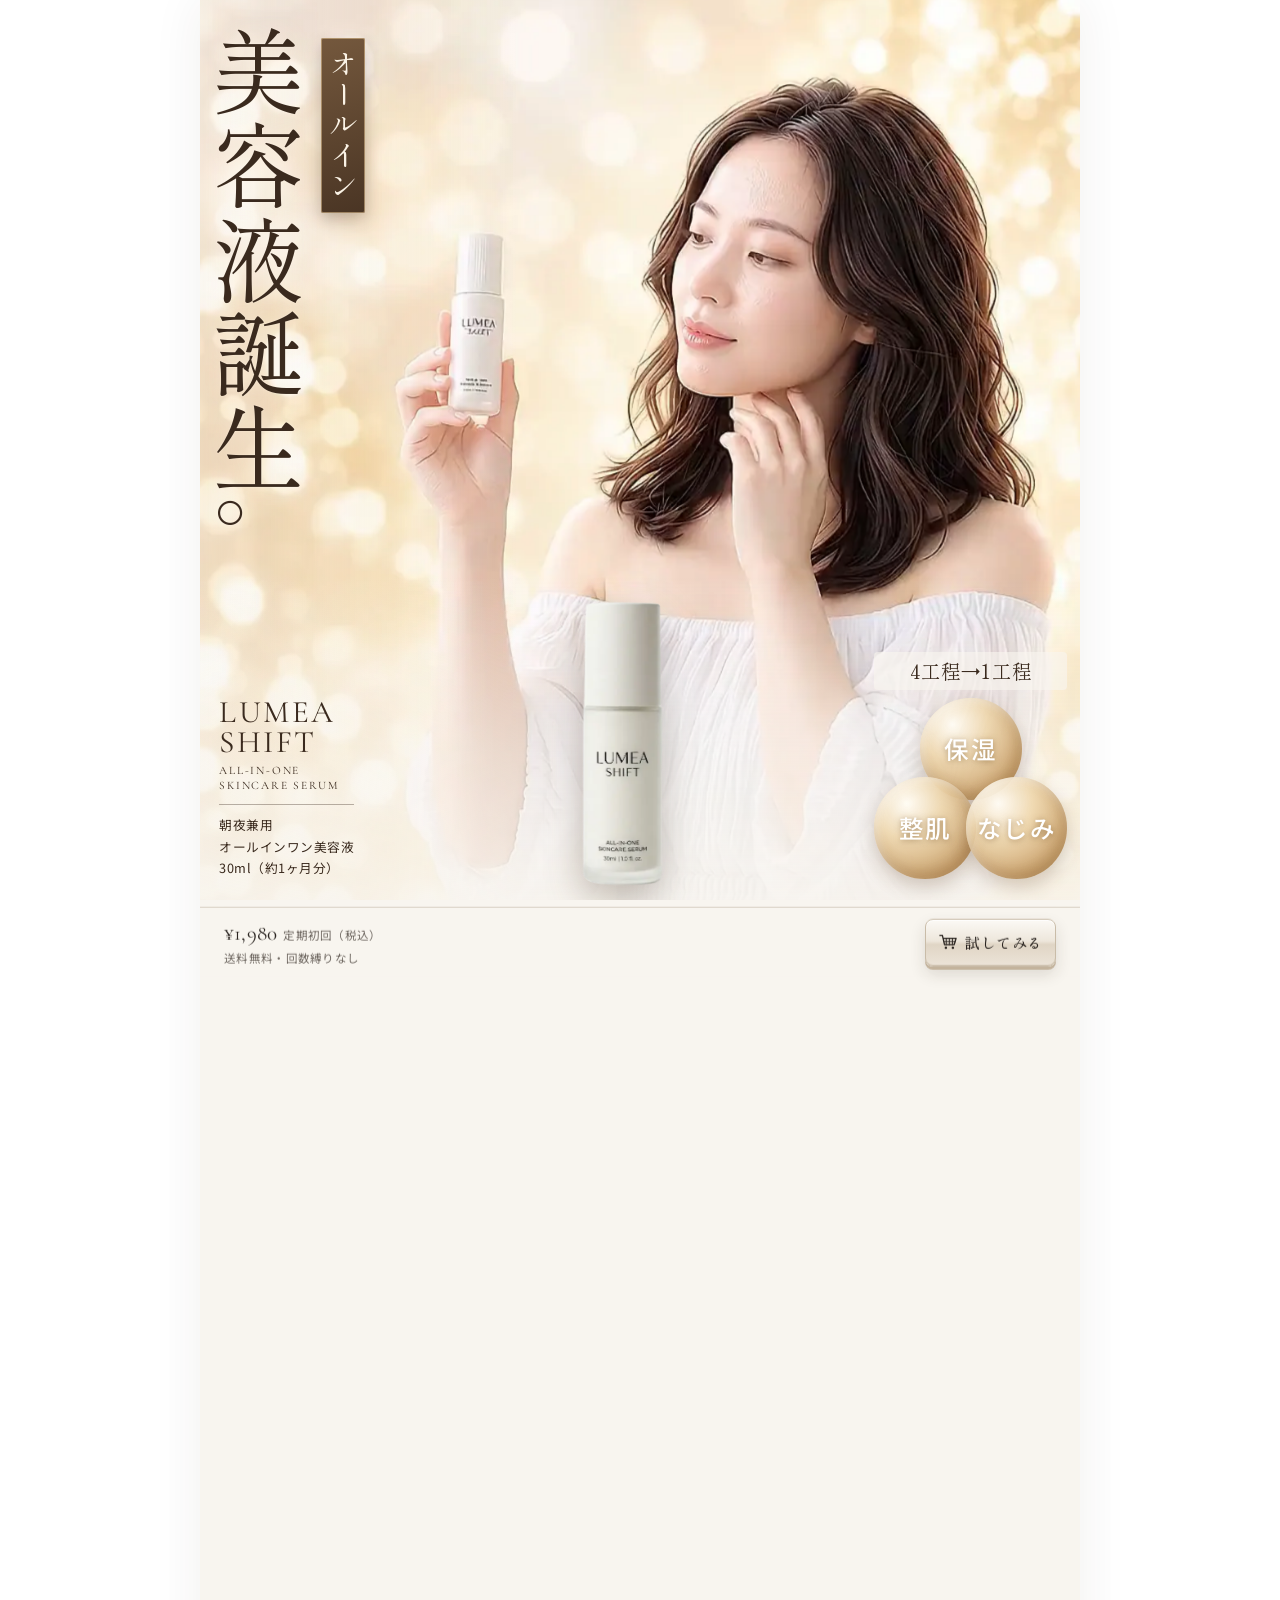
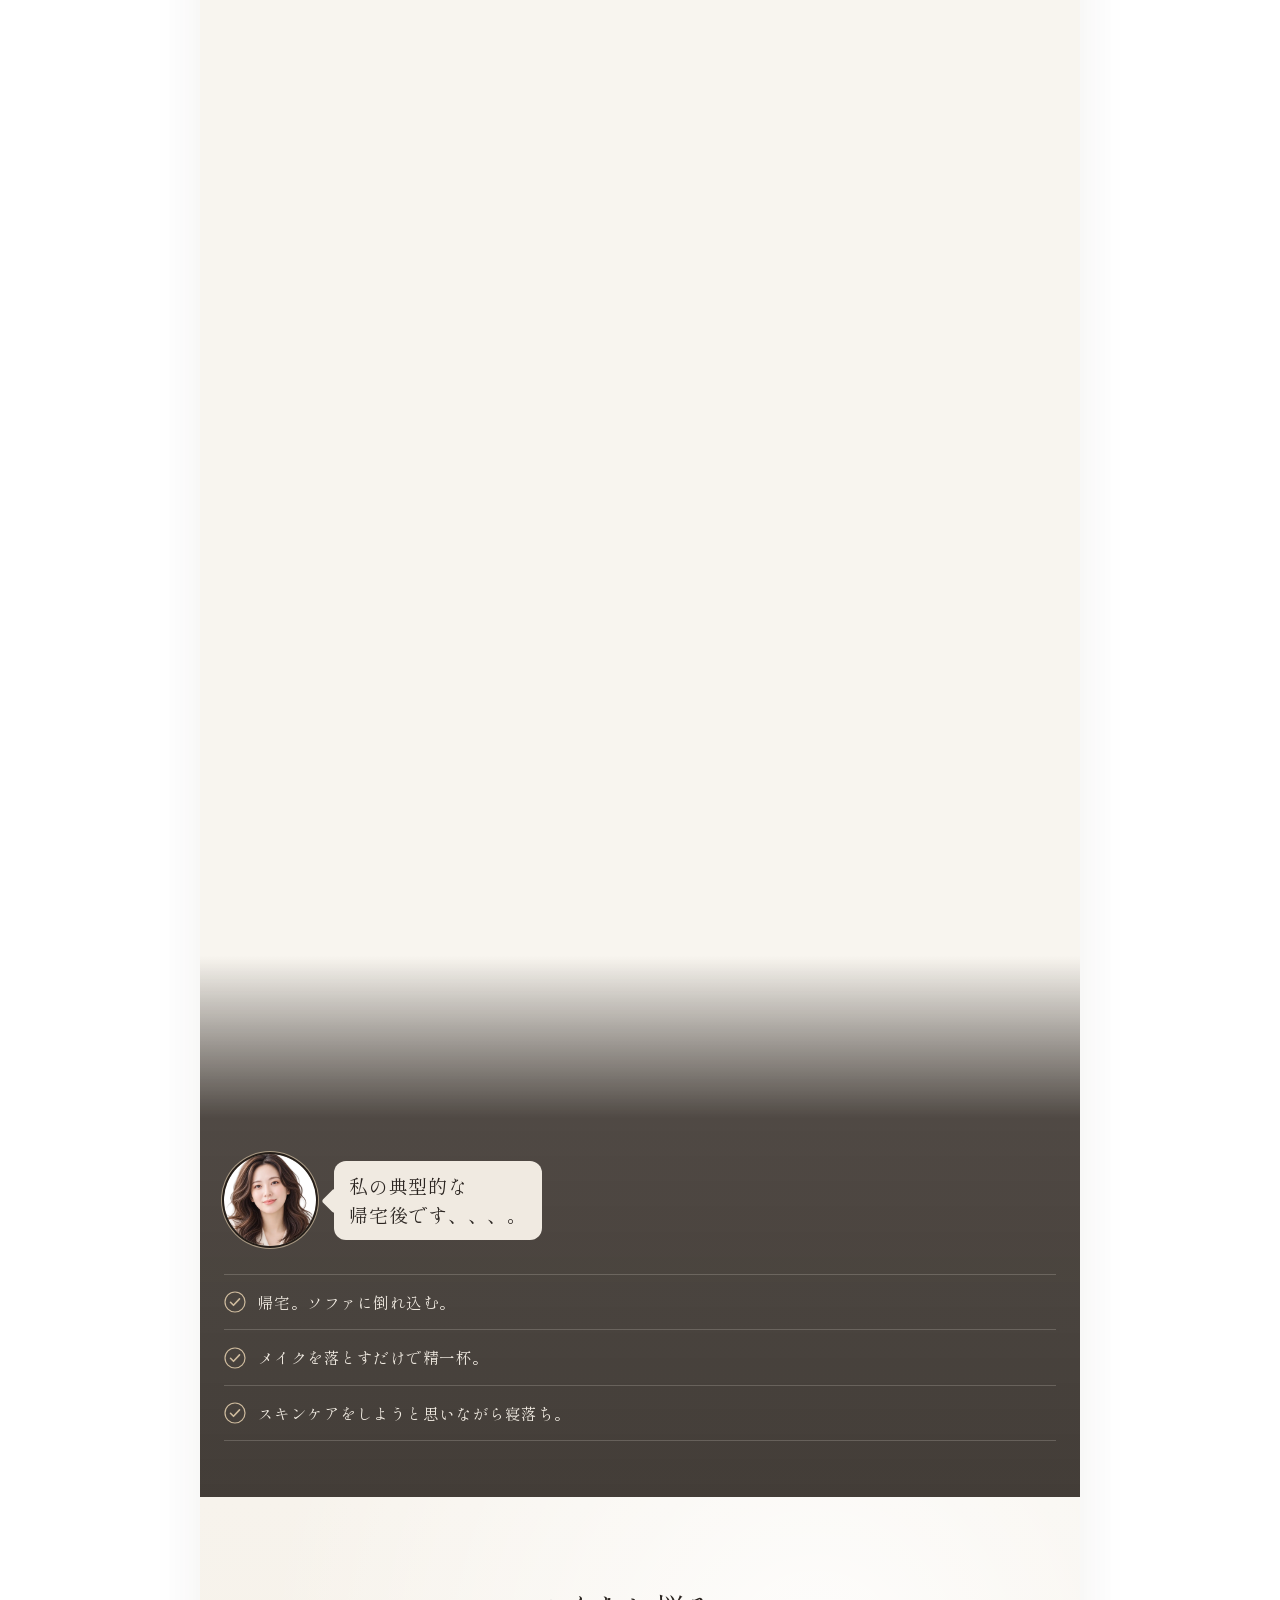
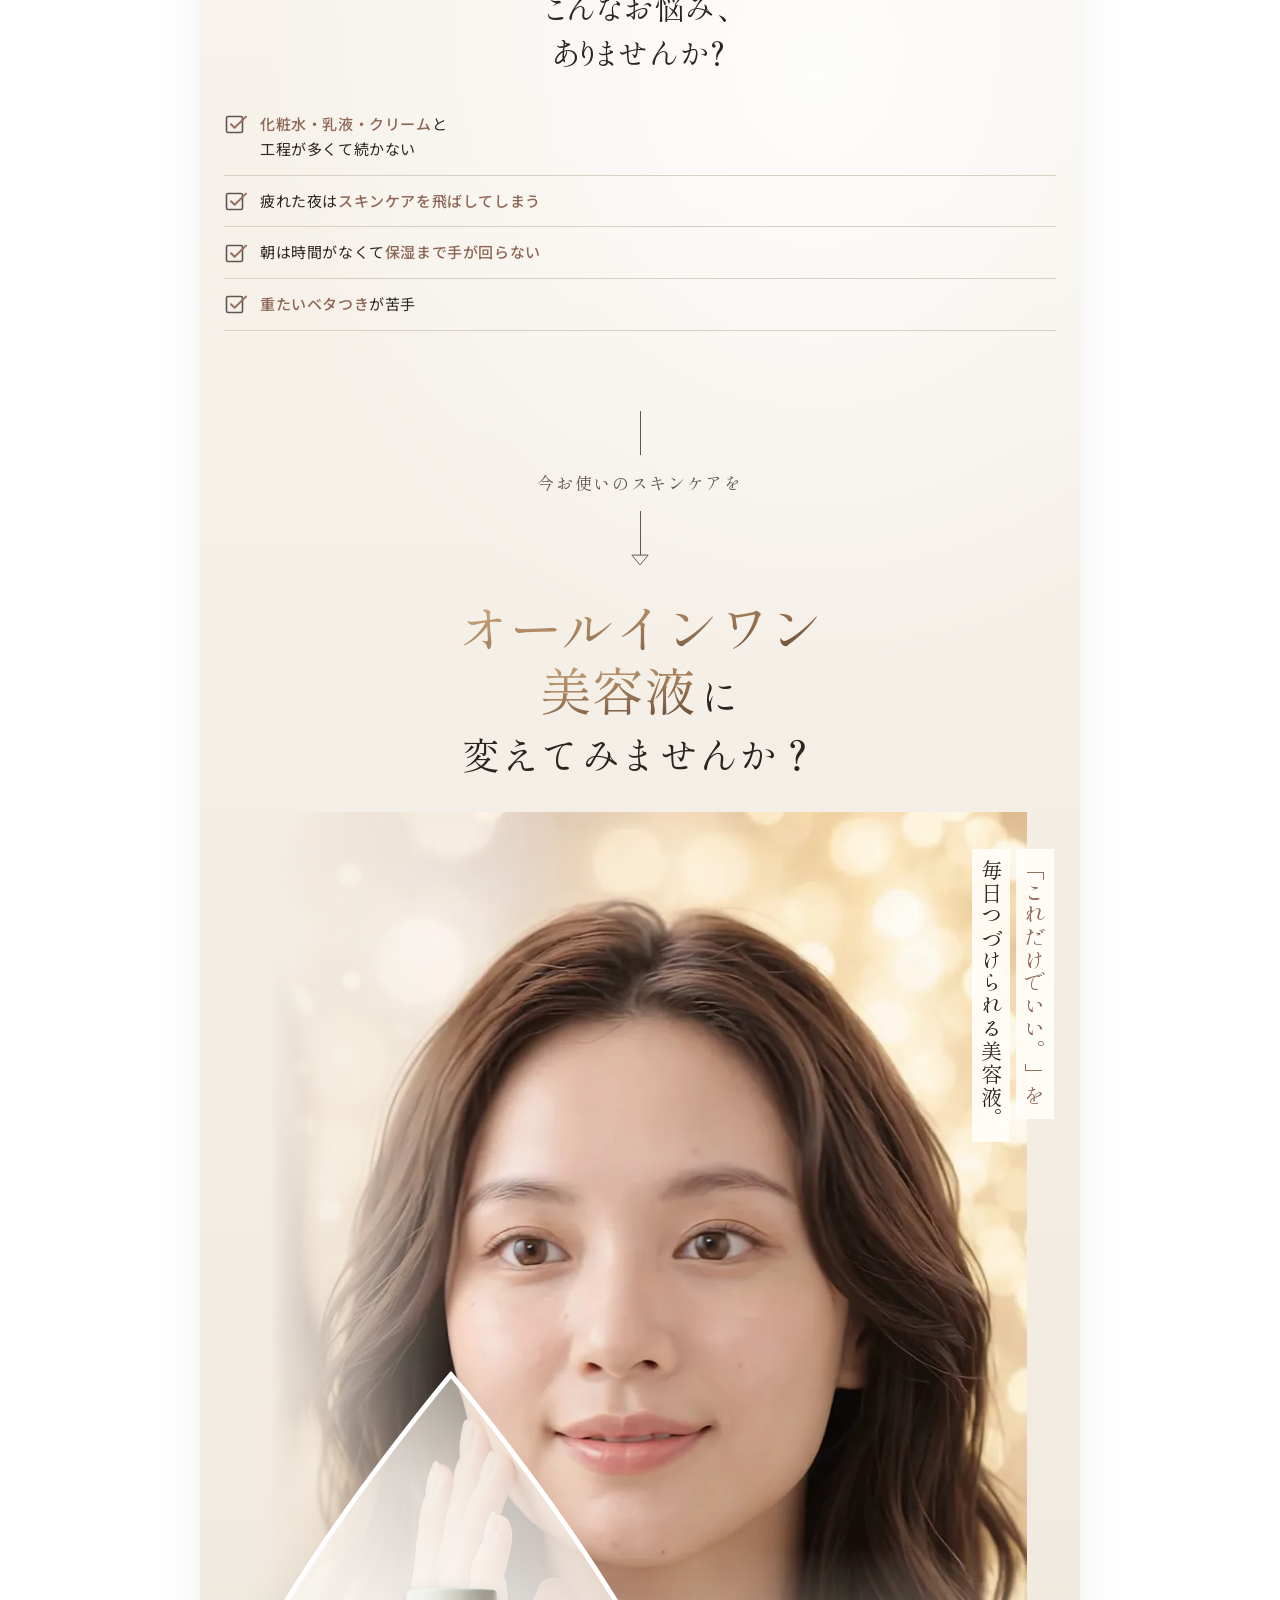
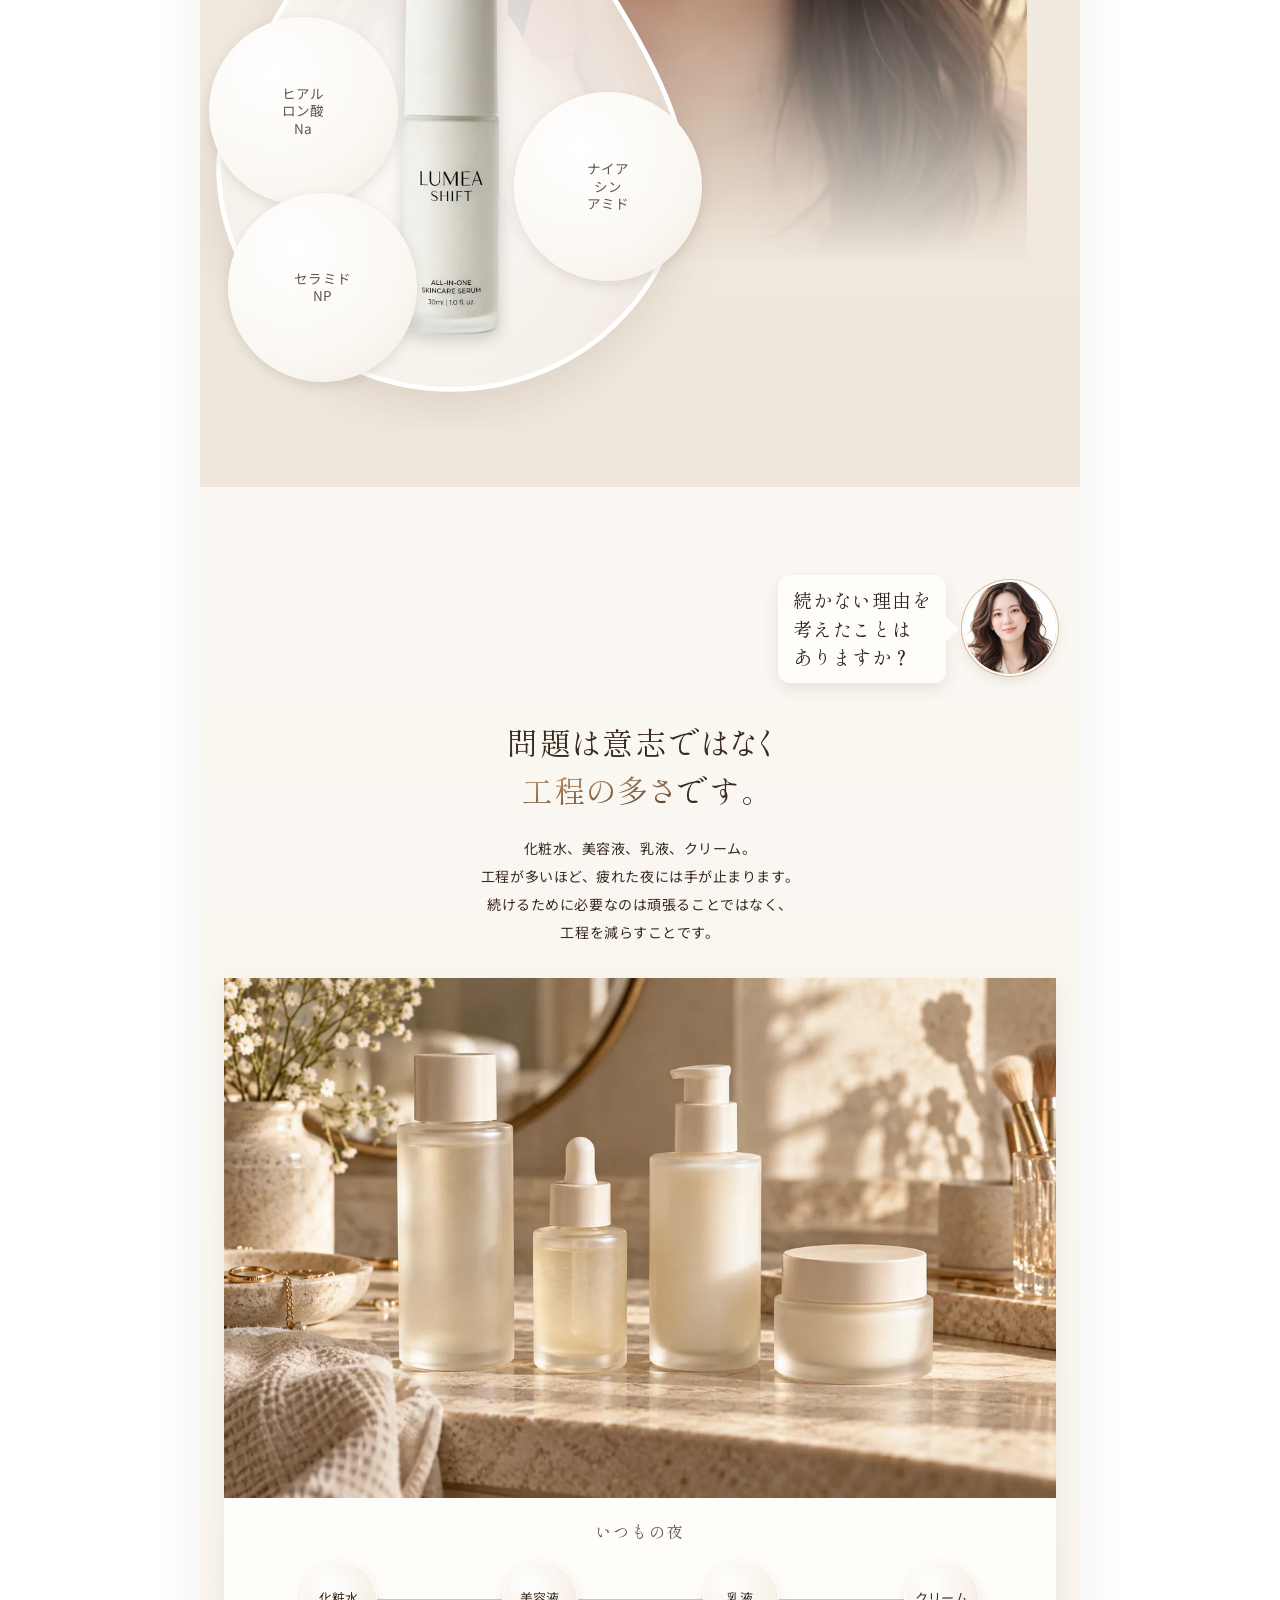
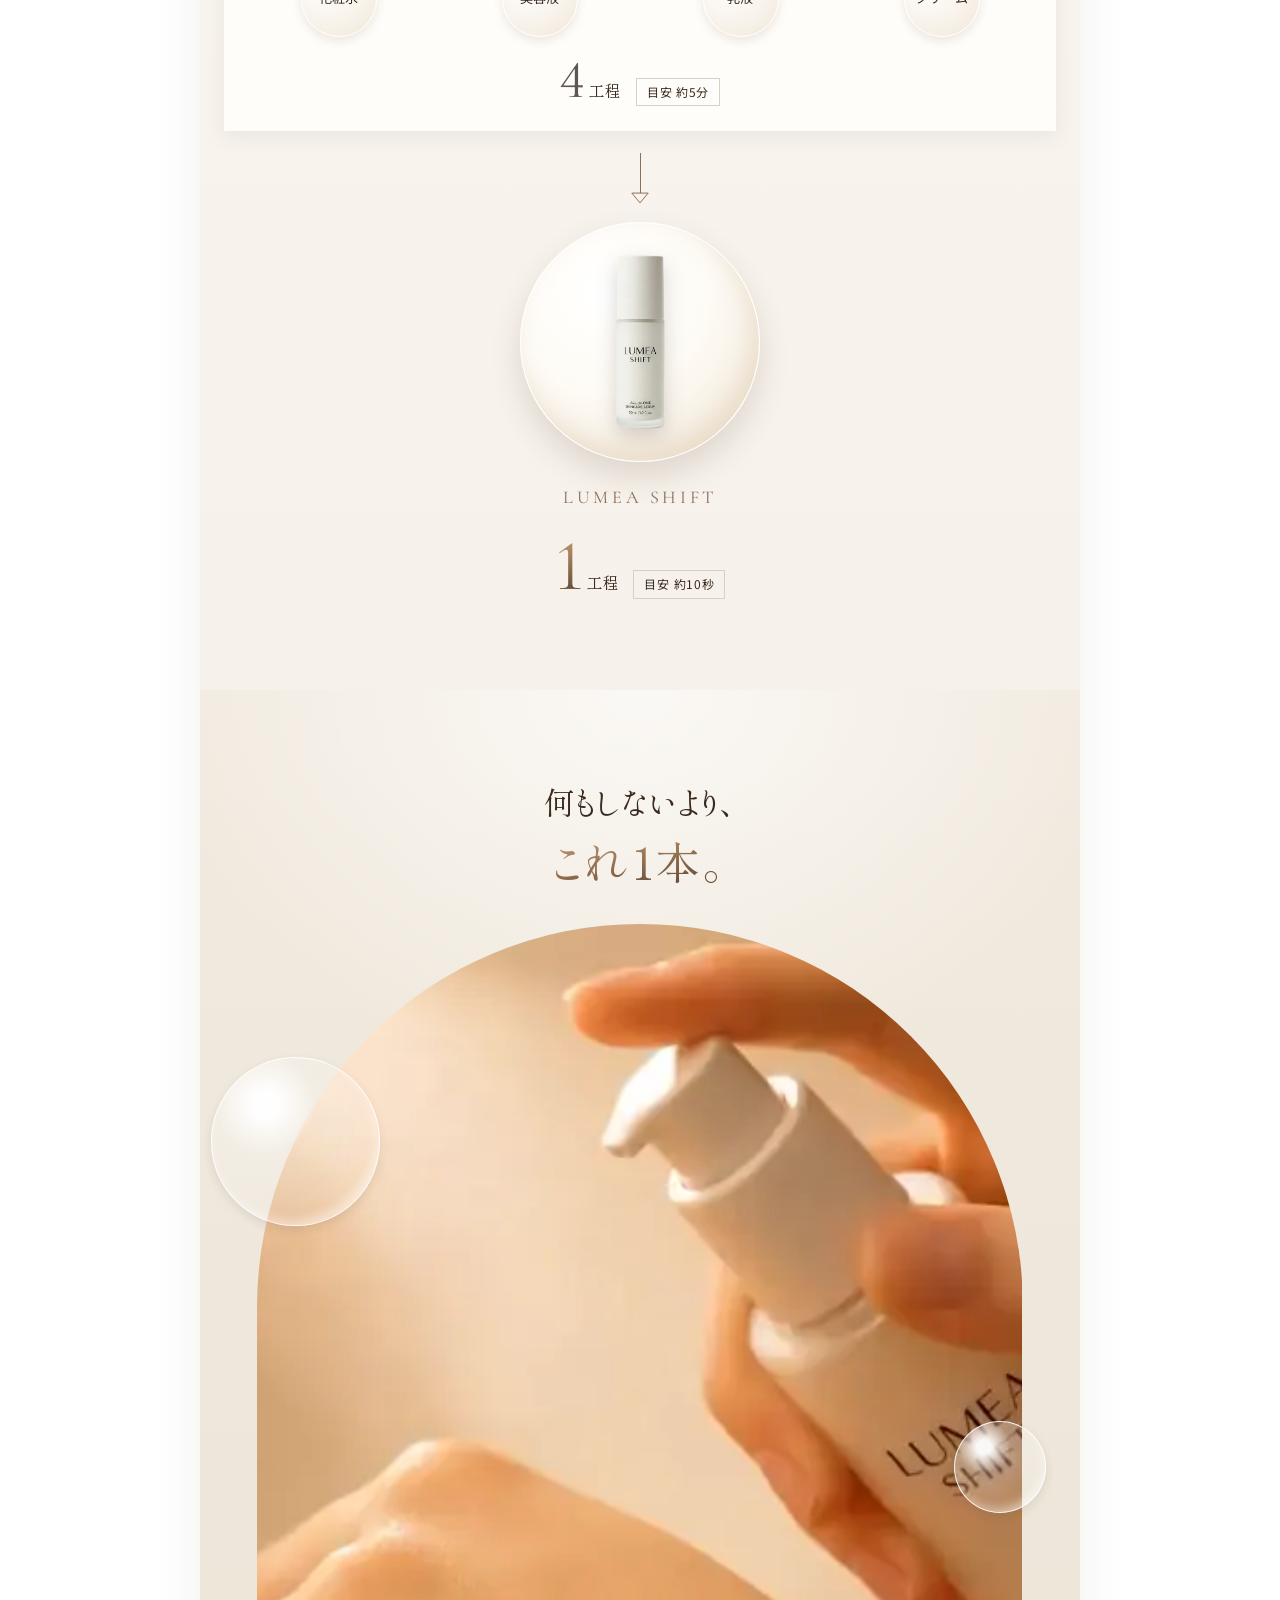
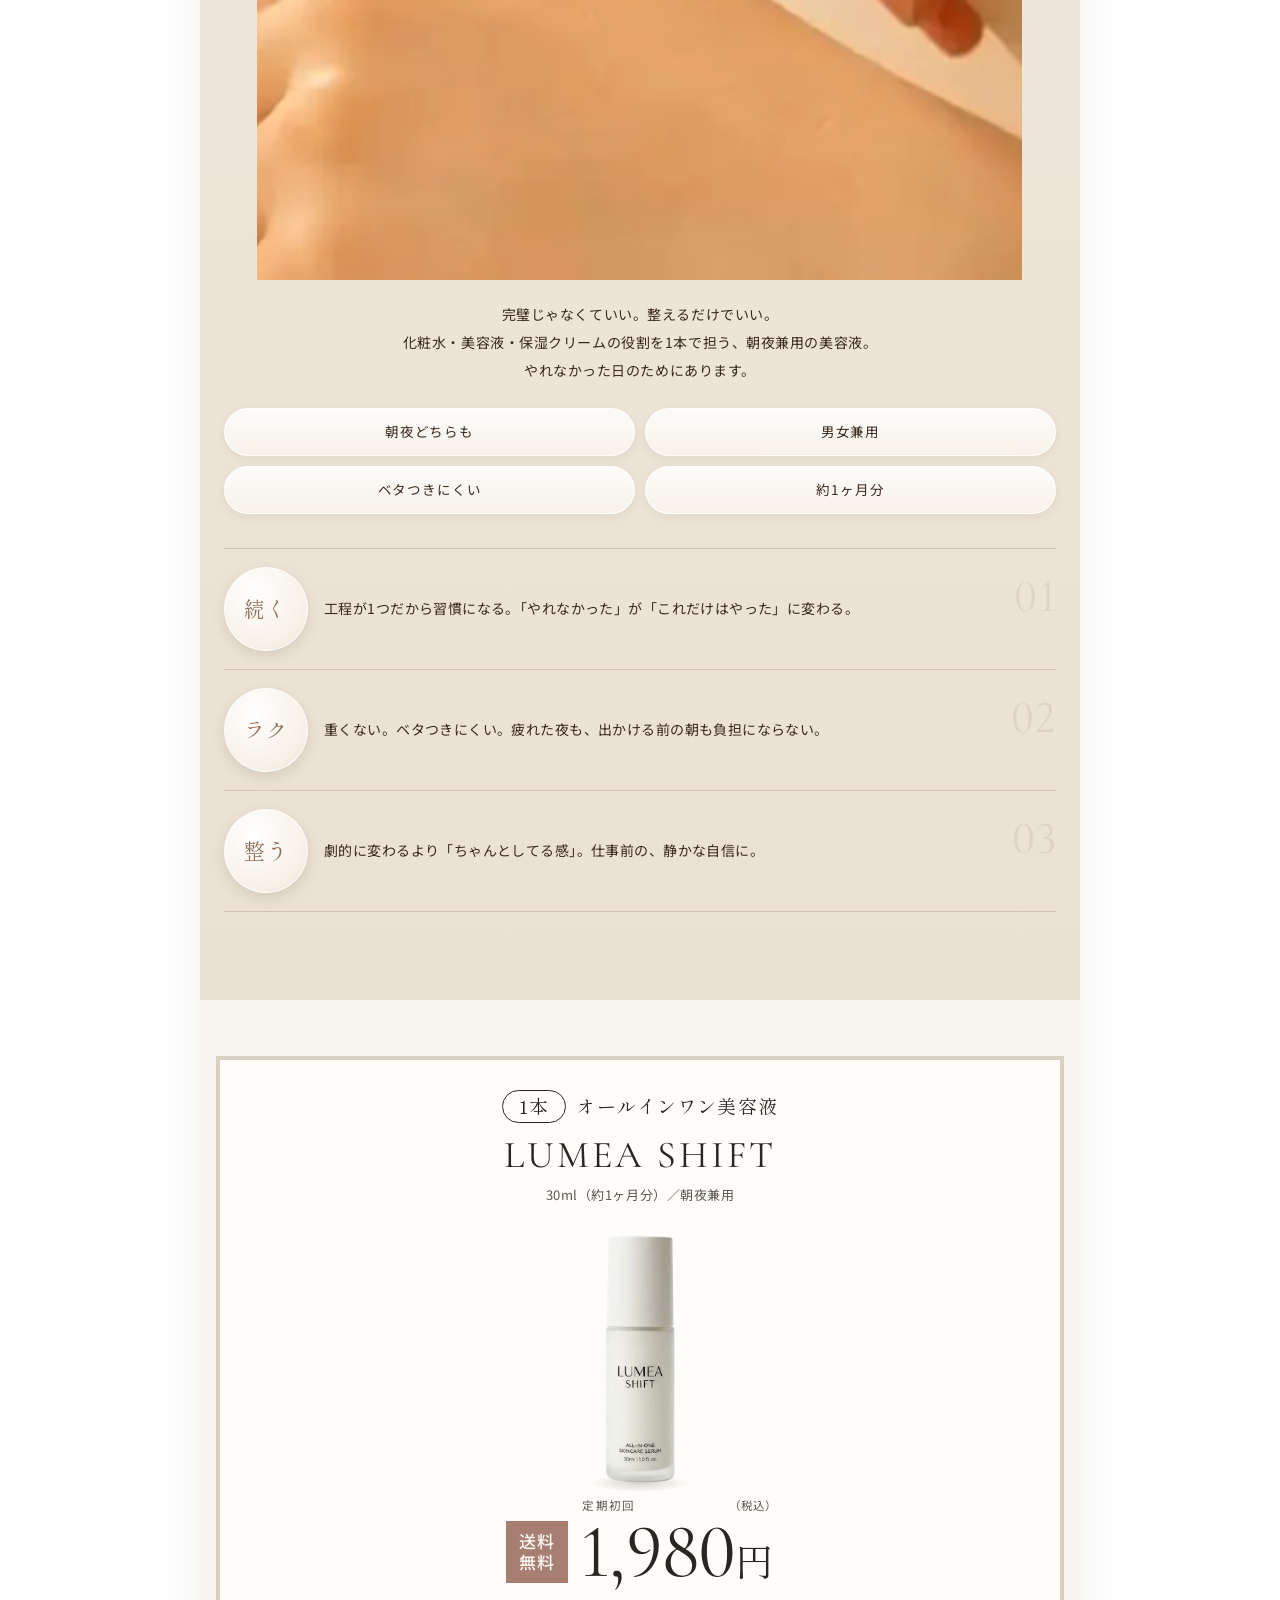
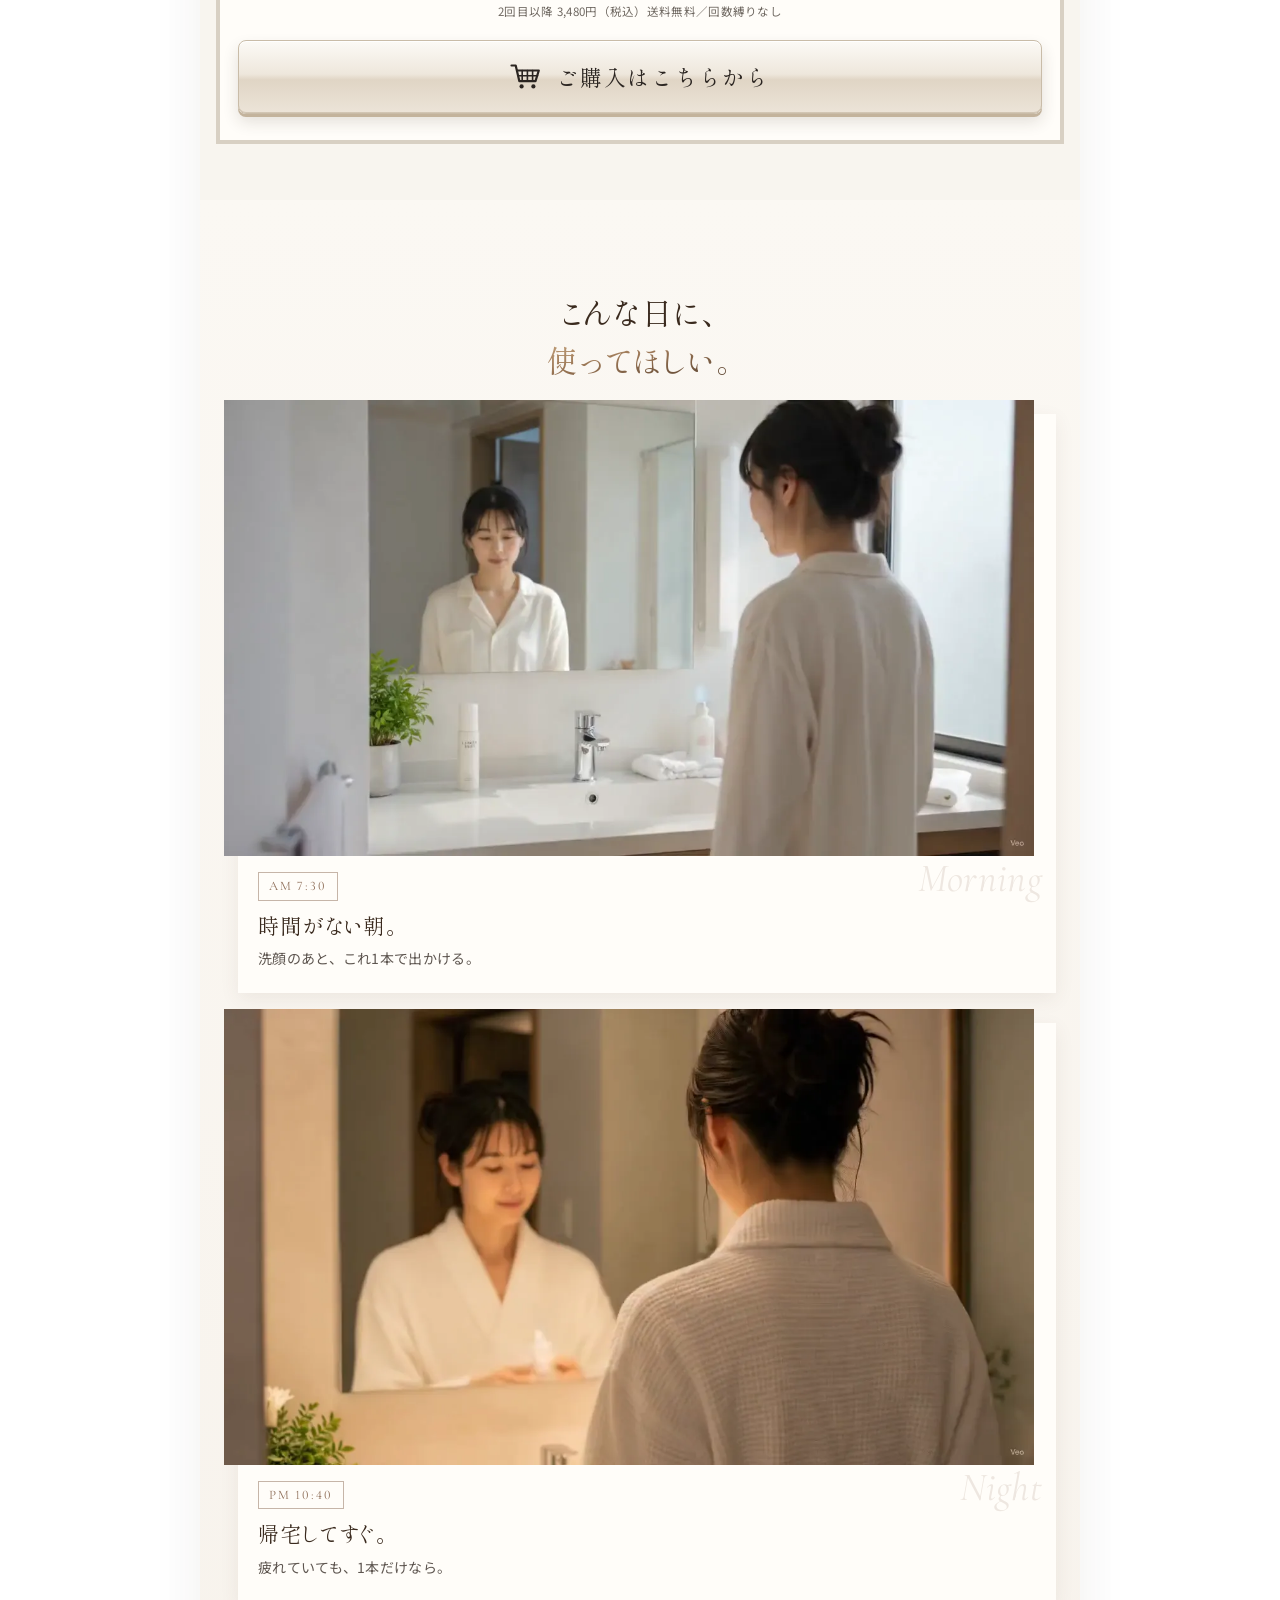
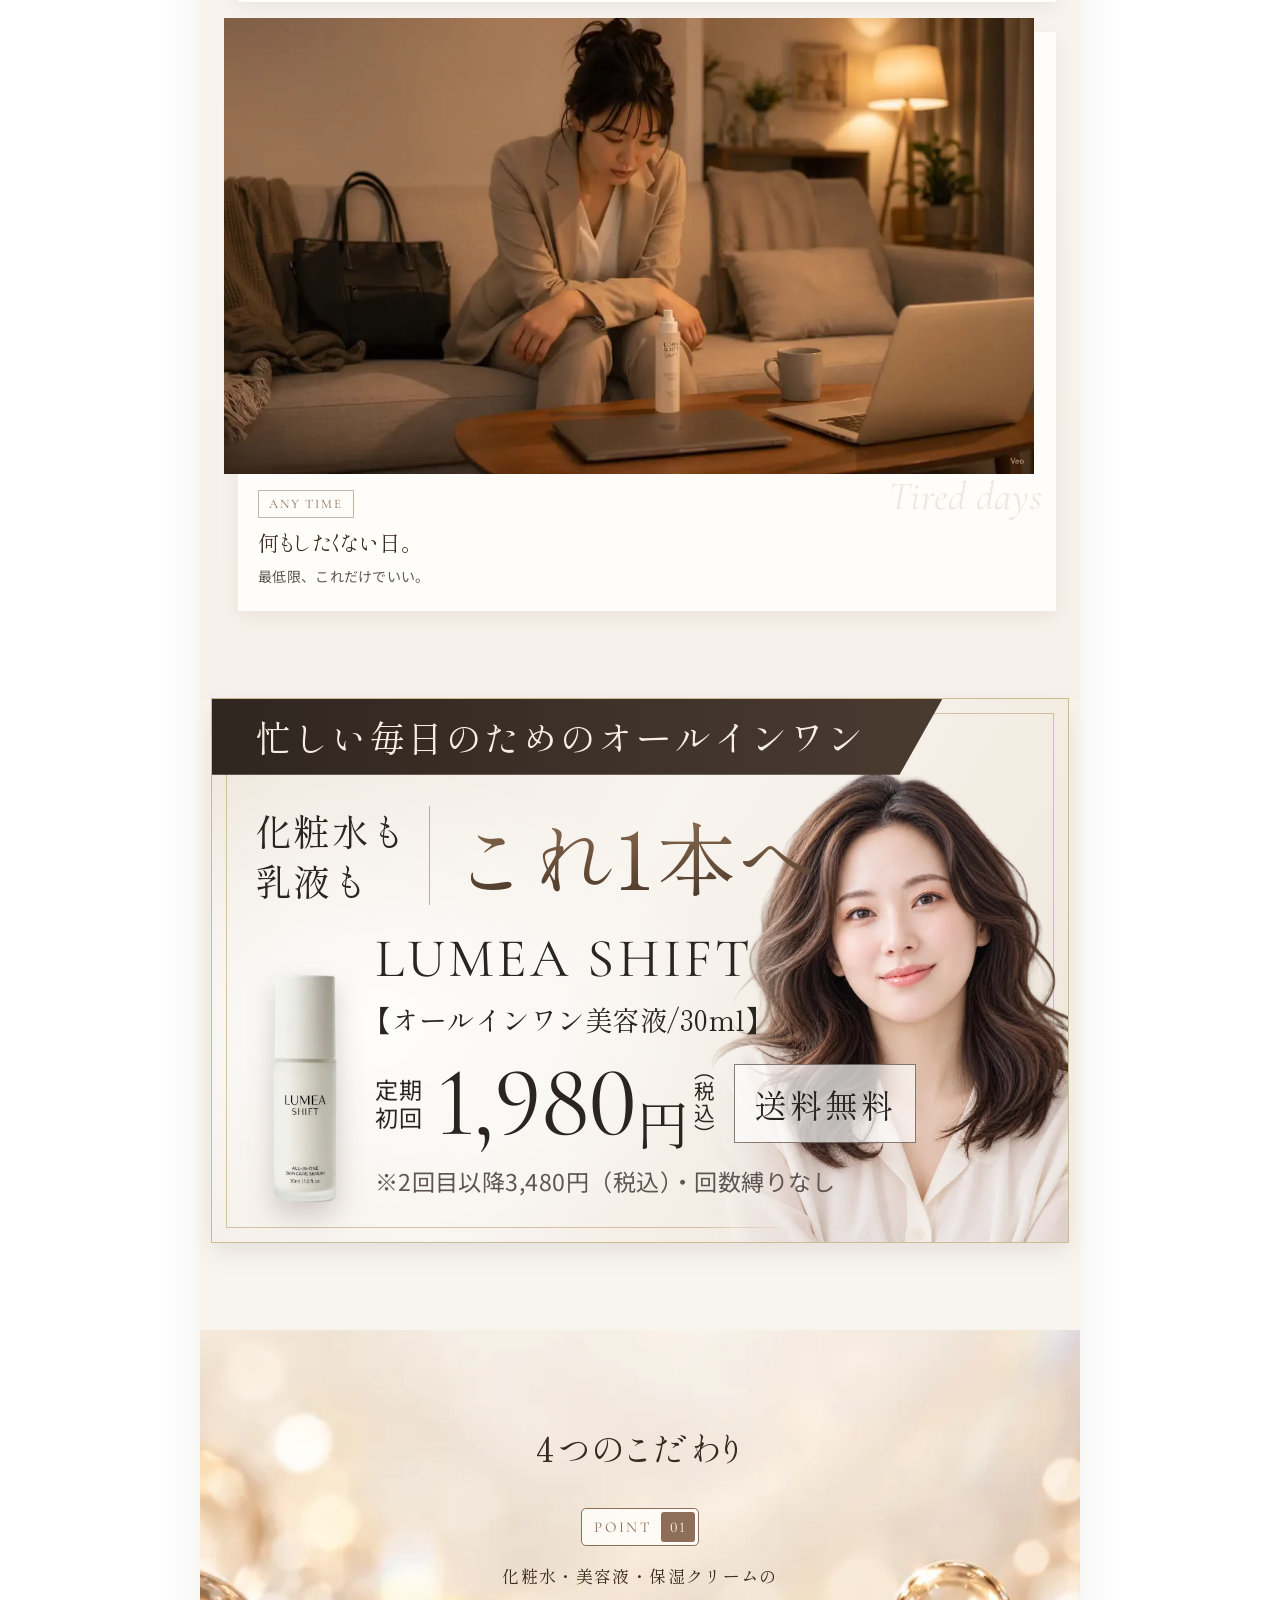
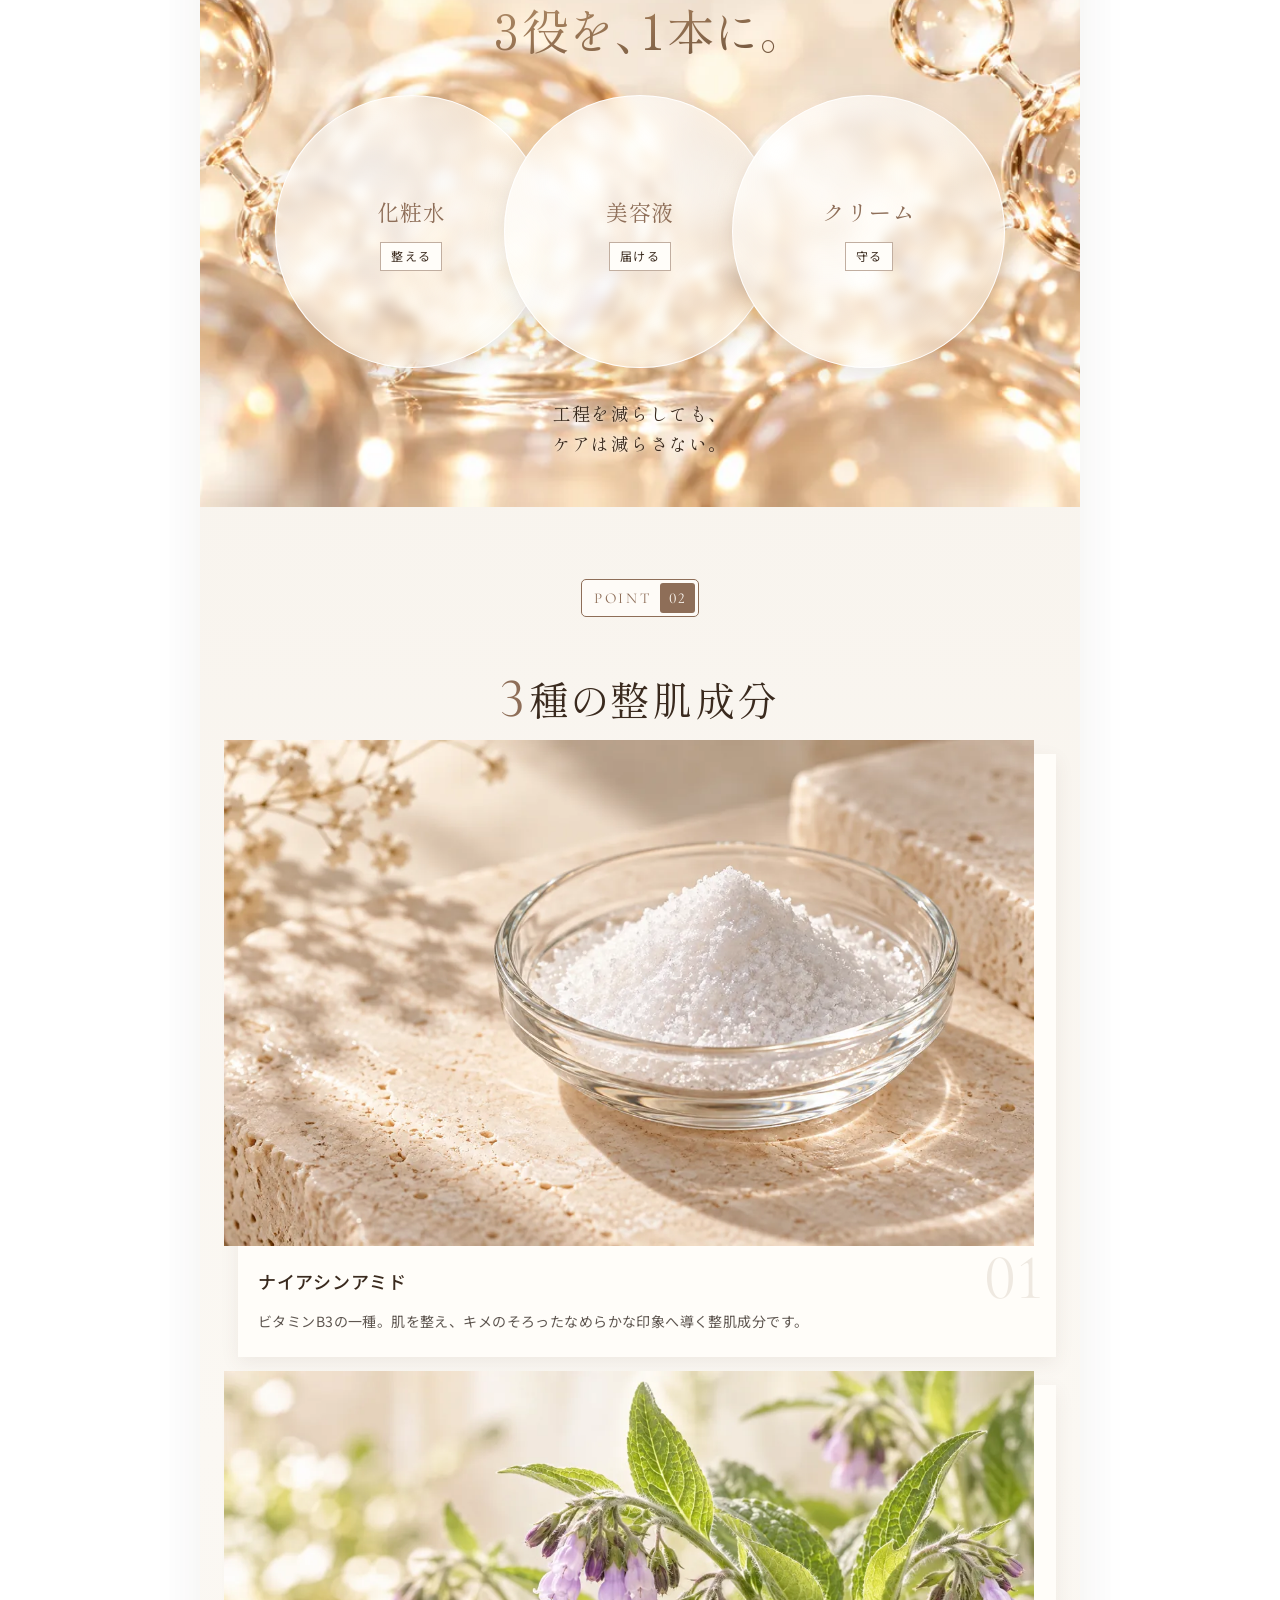
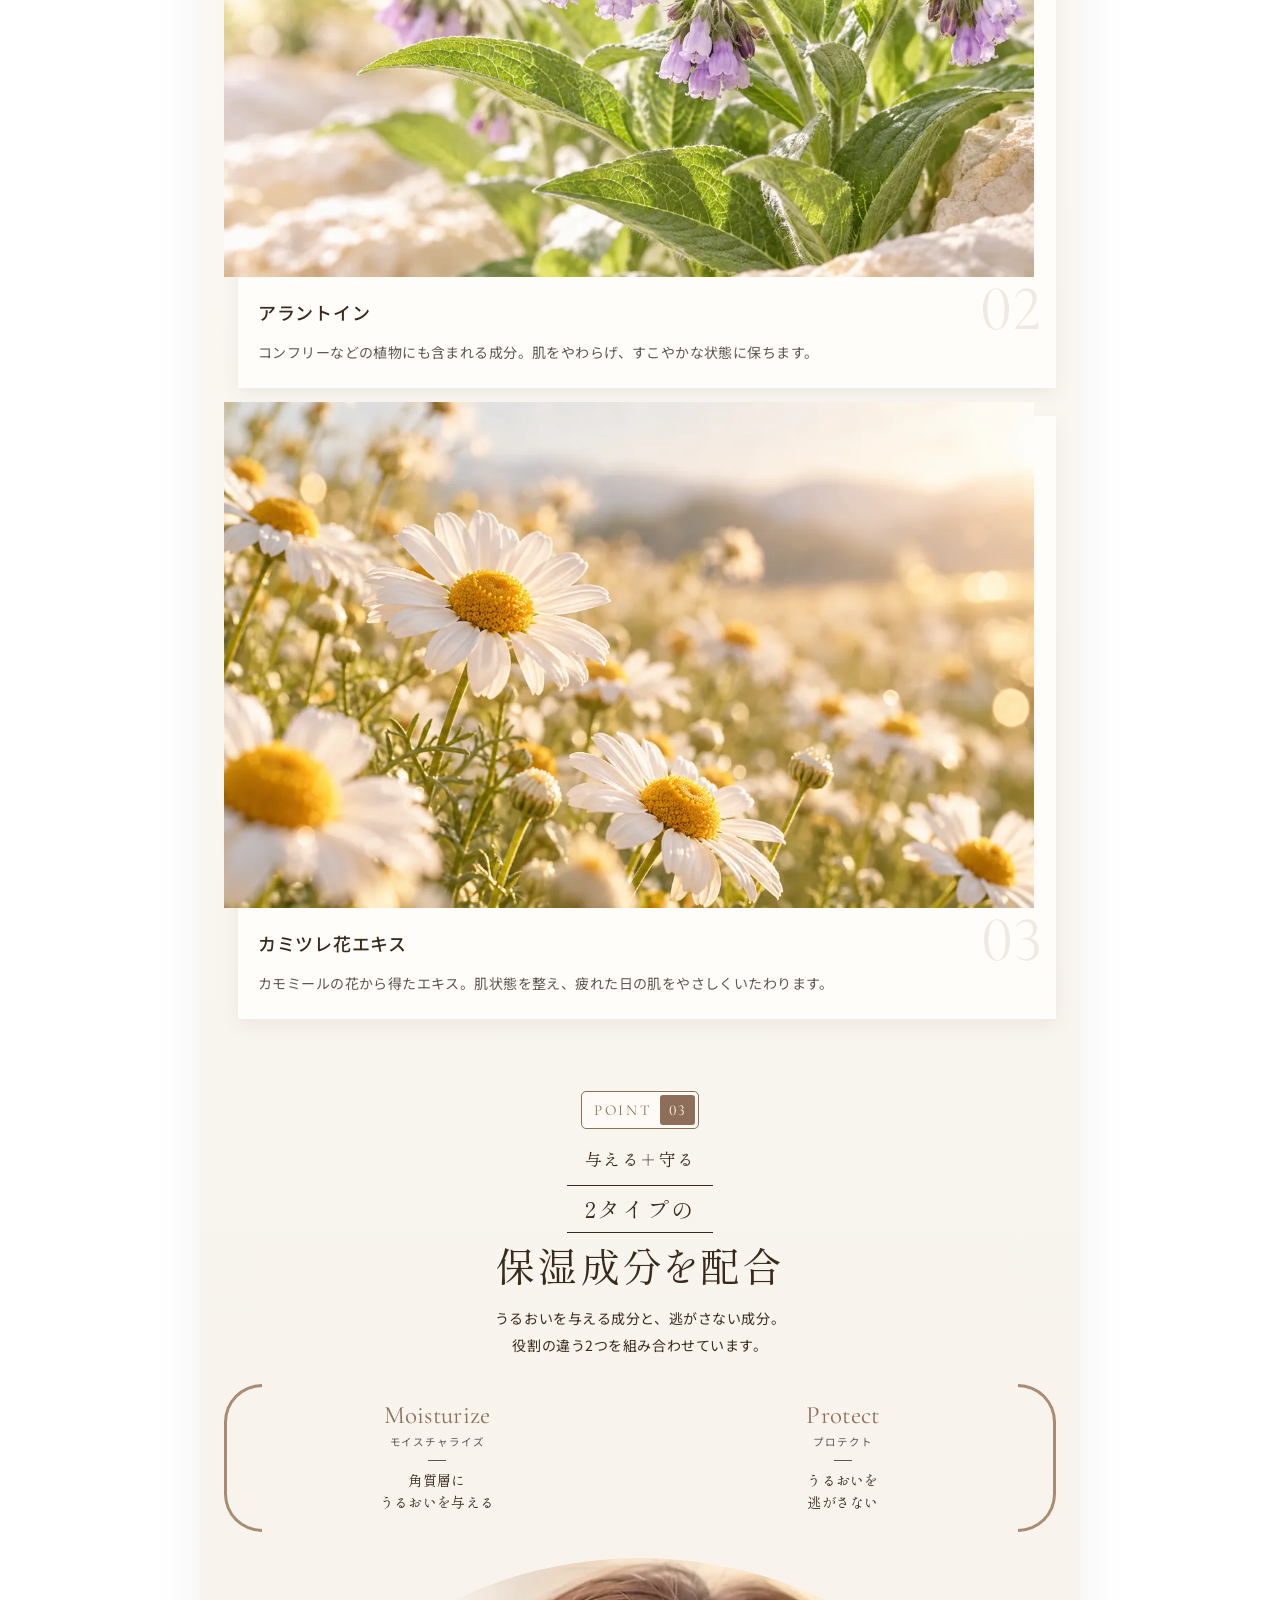
==== commit 9ace2df5: "feat: PC表示を中央の柱（最大880px・左右は白）に最適化 - 画面幅基準の寸法を柱の幅基準に置き換え、追従バーと帰宅の映像も柱の幅に収める - マウス操作時のホバー反応を追加 - PCだけ改" ====
--- a/美容液LP完成版/index.html
+++ b/美容液LP完成版/index.html
@@ -29,7 +29,7 @@
   <link rel="preconnect" href="https://fonts.googleapis.com">
   <link rel="preconnect" href="https://fonts.gstatic.com" crossorigin>
   <link href="https://fonts.googleapis.com/css2?family=Shippori+Mincho:wght@400&family=Noto+Sans+JP:wght@400;500&family=Cormorant+Garamond:wght@400&display=swap" rel="stylesheet">
-  <link rel="stylesheet" href="style.css?v=63">
+  <link rel="stylesheet" href="style.css?v=69">
   <script>document.documentElement.classList.replace('no-js', 'js');</script>
   <!-- リロード時の位置の復元は自前で行う（ブラウザ任せだと load 後まで先頭が描画されてから飛ぶ）。
        位置は pagehide で保存し、本文の直後（最初の描画より前）に戻す -->
@@ -223,7 +223,7 @@
         <span class="pt-bubble one-sp__bubble--b" aria-hidden="true"></span>
       </div>
 
-      <p class="sx-lead js-reveal">完璧じゃなくていい。整えるだけでいい。<br>化粧水・美容液・保湿クリームの役割を<br>1本で担う、朝夜兼用の美容液。<br>やれなかった日のためにあります。</p>
+      <p class="sx-lead js-reveal">完璧じゃなくていい。整えるだけでいい。<br>化粧水・美容液・保湿クリームの役割を<br class="br-sp">1本で担う、朝夜兼用の美容液。<br>やれなかった日のためにあります。</p>
 
       <ul class="one-sp__facts js-reveal">
         <li>朝夜どちらも</li><li>男女兼用</li><li>ベタつきにくい</li><li>約1ヶ月分</li>
--- a/美容液LP完成版/style.css
+++ b/美容液LP完成版/style.css
@@ -13,6 +13,10 @@
    ============================================================ */
 
 :root {
+  /* PCでは幅 --col の柱に収める。--cw は「柱の幅の1%」（スマホでは 1vw と同じ） */
+  --col: 880px;
+  --cw: min(1vw, calc(var(--col) / 100));
+
   /* 色                     OKLCH  L     C     h  */
   --paper:       #F8F5EF; /*  97%  .008  80 */
   --paper-deep:  #EFE7DB; /*  93%  .018  78 */
@@ -53,6 +57,7 @@
 
 html {
   -webkit-text-size-adjust: 100%;
+  background: #fff;   /* 柱の左右の余白 */
   /* scroll-behavior: smooth は置かない。リロード時の位置の復元までなめらかに動き、
      一度先頭が見えてから下へ流れるため。ページ内リンクだけ script.js で滑らかにする */
 }
@@ -66,6 +71,9 @@
   background: var(--paper);
   -webkit-font-smoothing: antialiased;
   overflow-x: clip;
+  max-width: var(--col);   /* PCでは中央の柱。スマホでは画面幅のまま */
+  margin: 0 auto;
+  box-shadow: 0 0 48px rgba(58, 42, 30, 0.07);   /* 白い余白との境目 */
 }
 
 img,
@@ -269,7 +277,7 @@
 .js .night-film {
   display: block;
   position: fixed;
-  inset: 0;
+  inset: 0 max(0px, calc((100% - var(--col)) / 2));   /* PCでは柱の幅に収める */
   z-index: 0;
   pointer-events: none;
   visibility: hidden;
@@ -338,7 +346,7 @@
   background: var(--cream);
   color: var(--ink);
   font-family: var(--f-mincho);
-  font-size: clamp(16px, 5vw, 19px);
+  font-size: clamp(16px, calc(var(--cw) * 5), 19px);
   line-height: 1.5;
   letter-spacing: 0.04em;
   word-break: keep-all;
@@ -419,7 +427,7 @@
 
 .switch__ask {
   text-align: center;
-  font-size: clamp(24px, 7vw, 30px);
+  font-size: clamp(24px, calc(var(--cw) * 7), 30px);
   line-height: 1.5;
   letter-spacing: 0.06em;
 }
@@ -494,7 +502,7 @@
 }
 
 .switch__grad {
-  font-size: clamp(34px, 11.6vw, 52px);
+  font-size: clamp(34px, calc(var(--cw) * 11.6), 52px);
   letter-spacing: 0;
   white-space: nowrap;
   background: linear-gradient(170deg, #D2B48A 0%, #A9835E 45%, #5E4532 100%);
@@ -503,11 +511,11 @@
   color: transparent;
 }
 
-.switch__ni { font-size: clamp(30px, 9vw, 40px); margin-left: 0.1em; }
+.switch__ni { font-size: clamp(30px, calc(var(--cw) * 9), 40px); margin-left: 0.1em; }
 
 .switch__change {
   margin-top: 10px;
-  font-size: clamp(28px, 8.6vw, 38px);
+  font-size: clamp(28px, calc(var(--cw) * 8.6), 38px);
   letter-spacing: 0.04em;
 }
 
@@ -543,7 +551,7 @@
   align-items: flex-start;
   gap: 6px;
   font-family: var(--f-mincho);
-  font-size: clamp(17px, 5.2vw, 21px);
+  font-size: clamp(17px, calc(var(--cw) * 5.2), 21px);
   line-height: 1.5;
   letter-spacing: 0.08em;
 }
@@ -593,7 +601,7 @@
   border-radius: 50%;
   background: radial-gradient(circle at 35% 30%, #FFFFFF 0%, #FBF8F3 60%, #F1EAE0 100%);
   box-shadow: 0 4px 12px rgba(94, 69, 50, 0.14);
-  font-size: clamp(11px, 3.3vw, 13.5px);
+  font-size: clamp(11px, calc(var(--cw) * 3.3), 13.5px);
   line-height: 1.3;
   letter-spacing: 0.02em;
   text-align: center;
@@ -673,7 +681,7 @@
   align-items: center;
   gap: 6px 10px;
   font-family: var(--f-mincho);
-  font-size: clamp(15px, 4.8vw, 19px);
+  font-size: clamp(15px, calc(var(--cw) * 4.8), 19px);
   line-height: 1.4;
   letter-spacing: 0.06em;
 }
@@ -687,7 +695,7 @@
 .buy__name {
   margin-top: 12px;
   font-family: var(--f-latin);
-  font-size: clamp(30px, 9.4vw, 38px);
+  font-size: clamp(30px, calc(var(--cw) * 9.4), 38px);
   font-weight: 400;
   line-height: 1.1;
   letter-spacing: 0.08em;
@@ -766,13 +774,13 @@
 .buy__num {
   font-family: var(--f-latin);
   font-variant-numeric: lining-nums;   /* Cormorant は既定が小文字風の数字 */
-  font-size: clamp(60px, 19vw, 76px);
+  font-size: clamp(60px, calc(var(--cw) * 19), 76px);
   letter-spacing: -0.01em;
 }
 
 .buy__yen {
   font-family: var(--f-mincho);
-  font-size: clamp(30px, 9vw, 38px);
+  font-size: clamp(30px, calc(var(--cw) * 9), 38px);
 }
 
 .buy__tax {
@@ -813,7 +821,7 @@
     0 8px 16px rgba(58, 42, 30, 0.14);
   color: var(--ink);
   font-family: var(--f-mincho);
-  font-size: clamp(17px, 5.4vw, 22px);
+  font-size: clamp(17px, calc(var(--cw) * 5.4), 22px);
   letter-spacing: 0.08em;
   white-space: nowrap;
   text-decoration: none;
@@ -1074,7 +1082,7 @@
 
 .sx-title {
   margin-top: 12px;
-  font-size: clamp(25px, 7.4vw, 31px);
+  font-size: clamp(25px, calc(var(--cw) * 7.4), 31px);
   line-height: 1.55;
   letter-spacing: 0.06em;
 }
@@ -1151,14 +1159,14 @@
   justify-self: center;
   display: grid;
   place-items: center;
-  width: 19vw;
+  width: calc(var(--cw) * 19);
   max-width: 76px;
   aspect-ratio: 1;
   border-radius: 50%;
   border: 1px solid rgba(255, 255, 255, 0.95);
   background: radial-gradient(circle at 35% 30%, #FFFFFF, #F6EFE5 70%, #EDE3D4);
   box-shadow: 0 4px 10px rgba(94, 69, 50, 0.12);
-  font-size: clamp(11px, 3.4vw, 13px);
+  font-size: clamp(11px, calc(var(--cw) * 3.4), 13px);
   letter-spacing: 0.02em;
 }
 
@@ -1213,7 +1221,7 @@
 .why-sp__orb {
   position: relative;
   margin: 0 auto;
-  width: 56vw;
+  width: calc(var(--cw) * 56);
   max-width: 240px;
   aspect-ratio: 1;
   display: grid;
@@ -1521,7 +1529,7 @@
 
 .lab-sp__title {
   margin-top: 6px;
-  font-size: clamp(20px, 6vw, 27px);   /* 右に下ろした製品と重ならない大きさ */
+  font-size: clamp(20px, calc(var(--cw) * 6), 27px);   /* 右に下ろした製品と重ならない大きさ */
   white-space: nowrap;
   line-height: 1.5;
   letter-spacing: 0.04em;
@@ -1558,7 +1566,7 @@
 
 .points__title {
   margin-top: 6px;
-  font-size: clamp(28px, 8.4vw, 34px);
+  font-size: clamp(28px, calc(var(--cw) * 8.4), 34px);
   letter-spacing: 0.1em;
 }
 
@@ -1599,7 +1607,7 @@
 
 .pt__title {
   margin-top: 6px;
-  font-size: clamp(32px, 9.6vw, 40px);
+  font-size: clamp(32px, calc(var(--cw) * 9.6), 40px);
   line-height: 1.3;
   letter-spacing: 0.06em;
 }
@@ -1649,10 +1657,10 @@
   mask-image: linear-gradient(to bottom, transparent 0, #000 56px);
 }
 
-.pt-one__sub { font-size: clamp(14px, 4.5vw, 17px); white-space: nowrap; }
+.pt-one__sub { font-size: clamp(14px, calc(var(--cw) * 4.5), 17px); white-space: nowrap; }
 
 .pt-one__title {
-  font-size: clamp(30px, 10vw, 48px);
+  font-size: clamp(30px, calc(var(--cw) * 10), 48px);
   white-space: nowrap;
   background: linear-gradient(170deg, #C9A77F 0%, #9A7655 45%, #4E3A2A 100%);
   -webkit-background-clip: text;
@@ -1669,9 +1677,9 @@
 
 .pt-one__role {
   flex: none;
-  width: 31vw;
+  width: calc(var(--cw) * 31);
   aspect-ratio: 1;
-  margin: 0 -2.5vw;
+  margin: 0 calc(var(--cw) * -2.5);
   display: flex;
   flex-direction: column;
   align-items: center;
@@ -1687,7 +1695,7 @@
 
 .pt-one__role-name {
   font-family: var(--f-mincho);
-  font-size: clamp(17px, 5.4vw, 22px);
+  font-size: clamp(17px, calc(var(--cw) * 5.4), 22px);
   letter-spacing: 0.04em;
   color: var(--pt-accent);
 }
@@ -1912,7 +1920,7 @@
 
 .pt-four__title {
   margin-top: 14px;
-  font-size: clamp(21px, 6.6vw, 28px);
+  font-size: clamp(21px, calc(var(--cw) * 6.6), 28px);
   line-height: 1.4;
   letter-spacing: 0.02em;
   white-space: nowrap;
@@ -2053,12 +2061,12 @@
 
 .offer-sp { display: block; }
 
-.offer-sp .sx-title { font-size: clamp(21px, 6.9vw, 31px); white-space: nowrap; }   /* 「まずはお試しください。」を1行に */
+.offer-sp .sx-title { font-size: clamp(21px, calc(var(--cw) * 6.9), 31px); white-space: nowrap; }   /* 「まずはお試しください。」を1行に */
 
 .offer-sp__card {
   position: relative;
   margin-top: 30px;
-  padding: 30px clamp(14px, 5vw, 20px) 24px;
+  padding: 30px clamp(14px, calc(var(--cw) * 5), 20px) 24px;
   background: #FFFDF9;
   box-shadow: 0 0 0 1px #CDB993, 0 12px 28px rgba(94, 69, 50, 0.12);
 }
@@ -2092,7 +2100,7 @@
 .offer-sp__num {
   font-family: var(--f-latin);
   font-variant-numeric: lining-nums;
-  font-size: clamp(64px, 20vw, 82px);
+  font-size: clamp(64px, calc(var(--cw) * 20), 82px);
   letter-spacing: -0.01em;
   background: linear-gradient(170deg, #C9A77F 0%, #9A7655 45%, #4E3A2A 100%);
   -webkit-background-clip: text;
@@ -2124,11 +2132,11 @@
   border-radius: 999px;
   background: radial-gradient(circle at 35% 30%, #FFFFFF, #F7F0E6 70%, #EFE5D6);
   box-shadow: 0 3px 8px rgba(94, 69, 50, 0.1);
-  font-size: clamp(11.5px, 3.6vw, 13px);
+  font-size: clamp(11.5px, calc(var(--cw) * 3.6), 13px);
   letter-spacing: 0.02em;
 }
 
-.offer-sp__card .btn { margin-top: 22px; max-width: none; gap: 8px; padding: 0 10px; font-size: clamp(14px, 4.5vw, 19px); letter-spacing: 0.02em; }
+.offer-sp__card .btn { margin-top: 22px; max-width: none; gap: 8px; padding: 0 10px; font-size: clamp(14px, calc(var(--cw) * 4.5), 19px); letter-spacing: 0.02em; }
 .offer-sp__card .btn::before { width: 22px; height: 19px; }
 
 /* 縦の線でつないだ3つのガラス玉 */
@@ -2192,7 +2200,7 @@
   border-top: 1px solid rgba(142, 110, 88, 0.3);
   border-bottom: 1px solid rgba(142, 110, 88, 0.3);
   font-family: var(--f-mincho);
-  font-size: clamp(14px, 4.4vw, 15px);
+  font-size: clamp(14px, calc(var(--cw) * 4.4), 15px);
   line-height: 2;
   letter-spacing: 0.04em;
 }
@@ -2204,7 +2212,7 @@
 
 .faq__title {
   margin-top: 22px;
-  font-size: clamp(26px, 7.2vw, 32px);
+  font-size: clamp(26px, calc(var(--cw) * 7.2), 32px);
 }
 
 .faq .acc { margin-top: 32px; border-top: 1px solid var(--ink); }
@@ -2277,7 +2285,7 @@
 
 .last__title {
   margin-top: 26px;
-  font-size: clamp(26px, 7.4vw, 34px);
+  font-size: clamp(26px, calc(var(--cw) * 7.4), 34px);
   line-height: 1.5;
 }
 
@@ -2364,8 +2372,8 @@
    ============================================================ */
 .sticky {
   position: fixed;
-  left: 0;
-  right: 0;
+  left: max(0px, calc((100% - var(--col)) / 2));    /* PCでは柱の幅に収める */
+  right: max(0px, calc((100% - var(--col)) / 2));
   bottom: 0;
   z-index: 50;
   padding: 10px var(--pad) max(10px, env(safe-area-inset-bottom));
@@ -2410,7 +2418,7 @@
   font-size: 13px;
 }
 
-.sticky .btn { gap: 7px; min-height: 48px; padding: 0 12px; font-size: clamp(13px, 4vw, 15px); letter-spacing: 0.04em; }
+.sticky .btn { gap: 7px; min-height: 48px; padding: 0 12px; font-size: clamp(13px, calc(var(--cw) * 4), 15px); letter-spacing: 0.04em; }
 .sticky .btn::before { width: 20px; height: 17px; }
 .sticky__text { word-break: keep-all; }
 
@@ -2430,8 +2438,8 @@
 }
 
 .fvs {
-  --u: min(1vw, 0.47vh);
-  --u: min(1vw, 0.47dvh);
+  --u: min(calc(var(--cw) * 1), 0.47vh);
+  --u: min(calc(var(--cw) * 1), 0.47dvh);
   --fvs-ink: #3A2A1E;
   --fvs-gold: #B48A55;
   display: block;
@@ -2629,6 +2637,41 @@
 }
 
 /* ============================================================
+   PC（768px以上）だけの改行。class="br-sp" の改行はスマホでだけ効かせる
+   ============================================================ */
+@media (min-width: 768px) {
+  .br-sp { display: none; }
+
+  /* 処方の考え方: 右に下ろした製品写真と本文が重ならないよう、本文を左の列に収める */
+  .lab-sp__text { max-width: 62%; }
+}
+
+/* ============================================================
+   マウスで操作する端末（PC）だけの反応
+   ============================================================ */
+@media (hover: hover) and (pointer: fine) {
+  .btn,
+  .buy__btn,
+  .promo__card { cursor: pointer; }
+
+  .btn:hover,
+  .buy__btn:hover,
+  .btn--primary:hover,
+  .btn--light:hover {
+    background: linear-gradient(to bottom, #FFFFFF 0%, #F4EEE5 46%, #E7DDCE 54%, #F2EBE1 100%);
+  }
+
+  .promo__card { transition: transform 250ms ease, box-shadow 250ms ease; }
+
+  .promo__card:hover {
+    transform: translateY(-3px);
+    box-shadow: 0 0 0 1px #CDB993, 0 16px 30px rgba(58, 42, 30, 0.14);
+  }
+
+  .footer a:hover { text-decoration: underline; }
+}
+
+/* ============================================================
    動きを減らす設定: 定義したセレクタと同じ詳細度で打ち消す
    ============================================================ */
 @media (prefers-reduced-motion: reduce) {
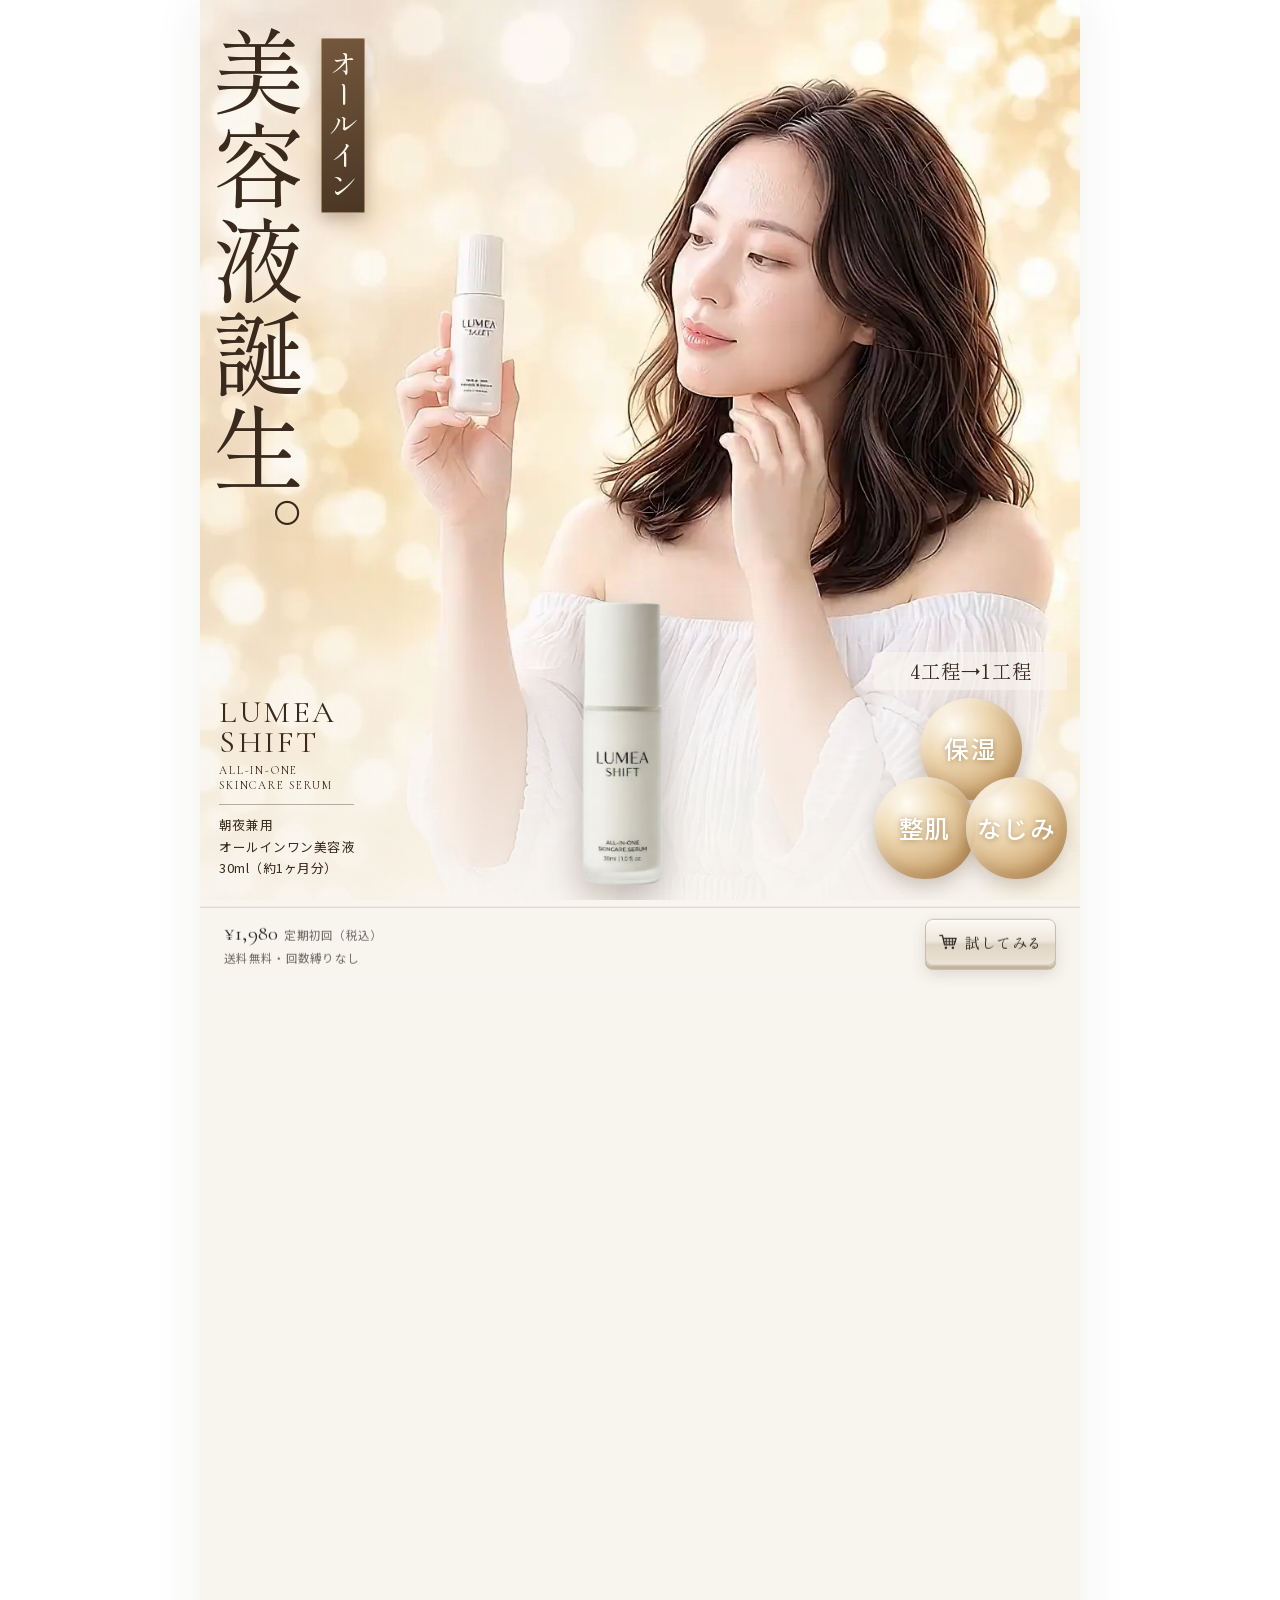
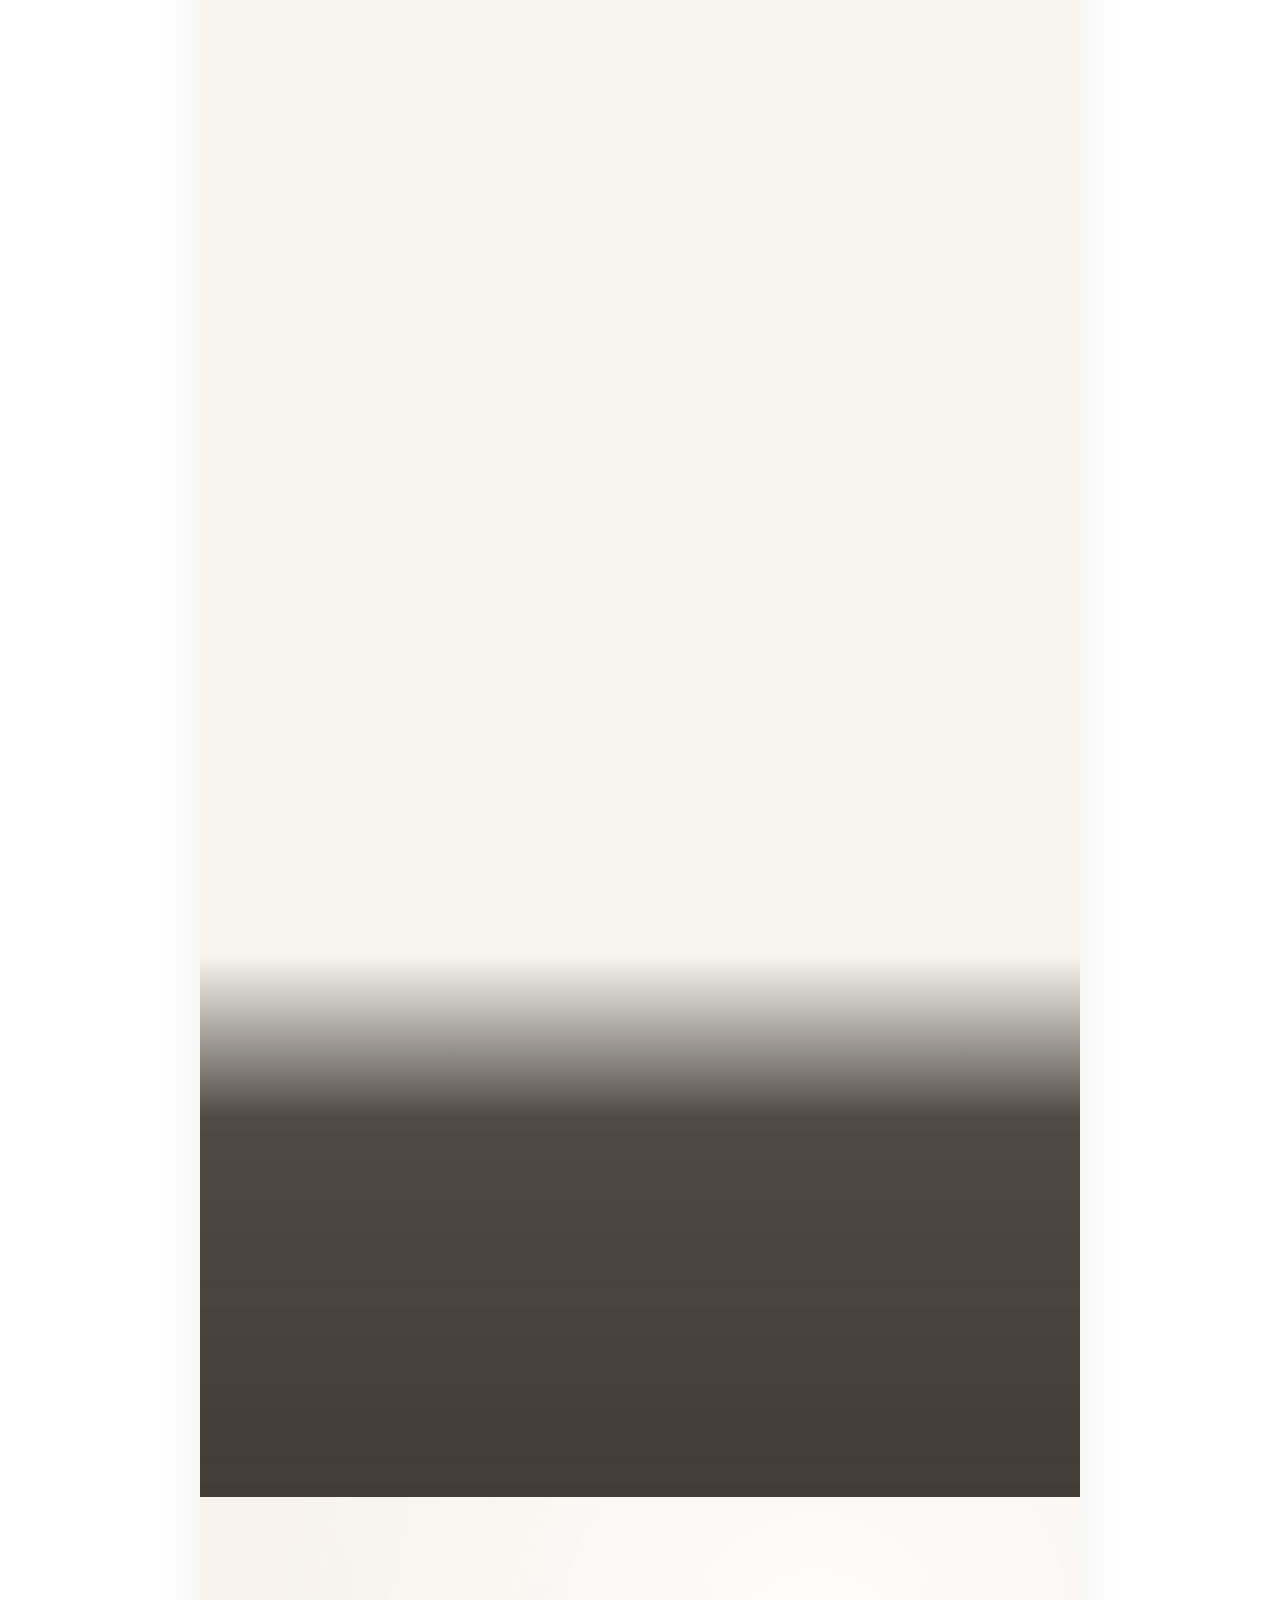
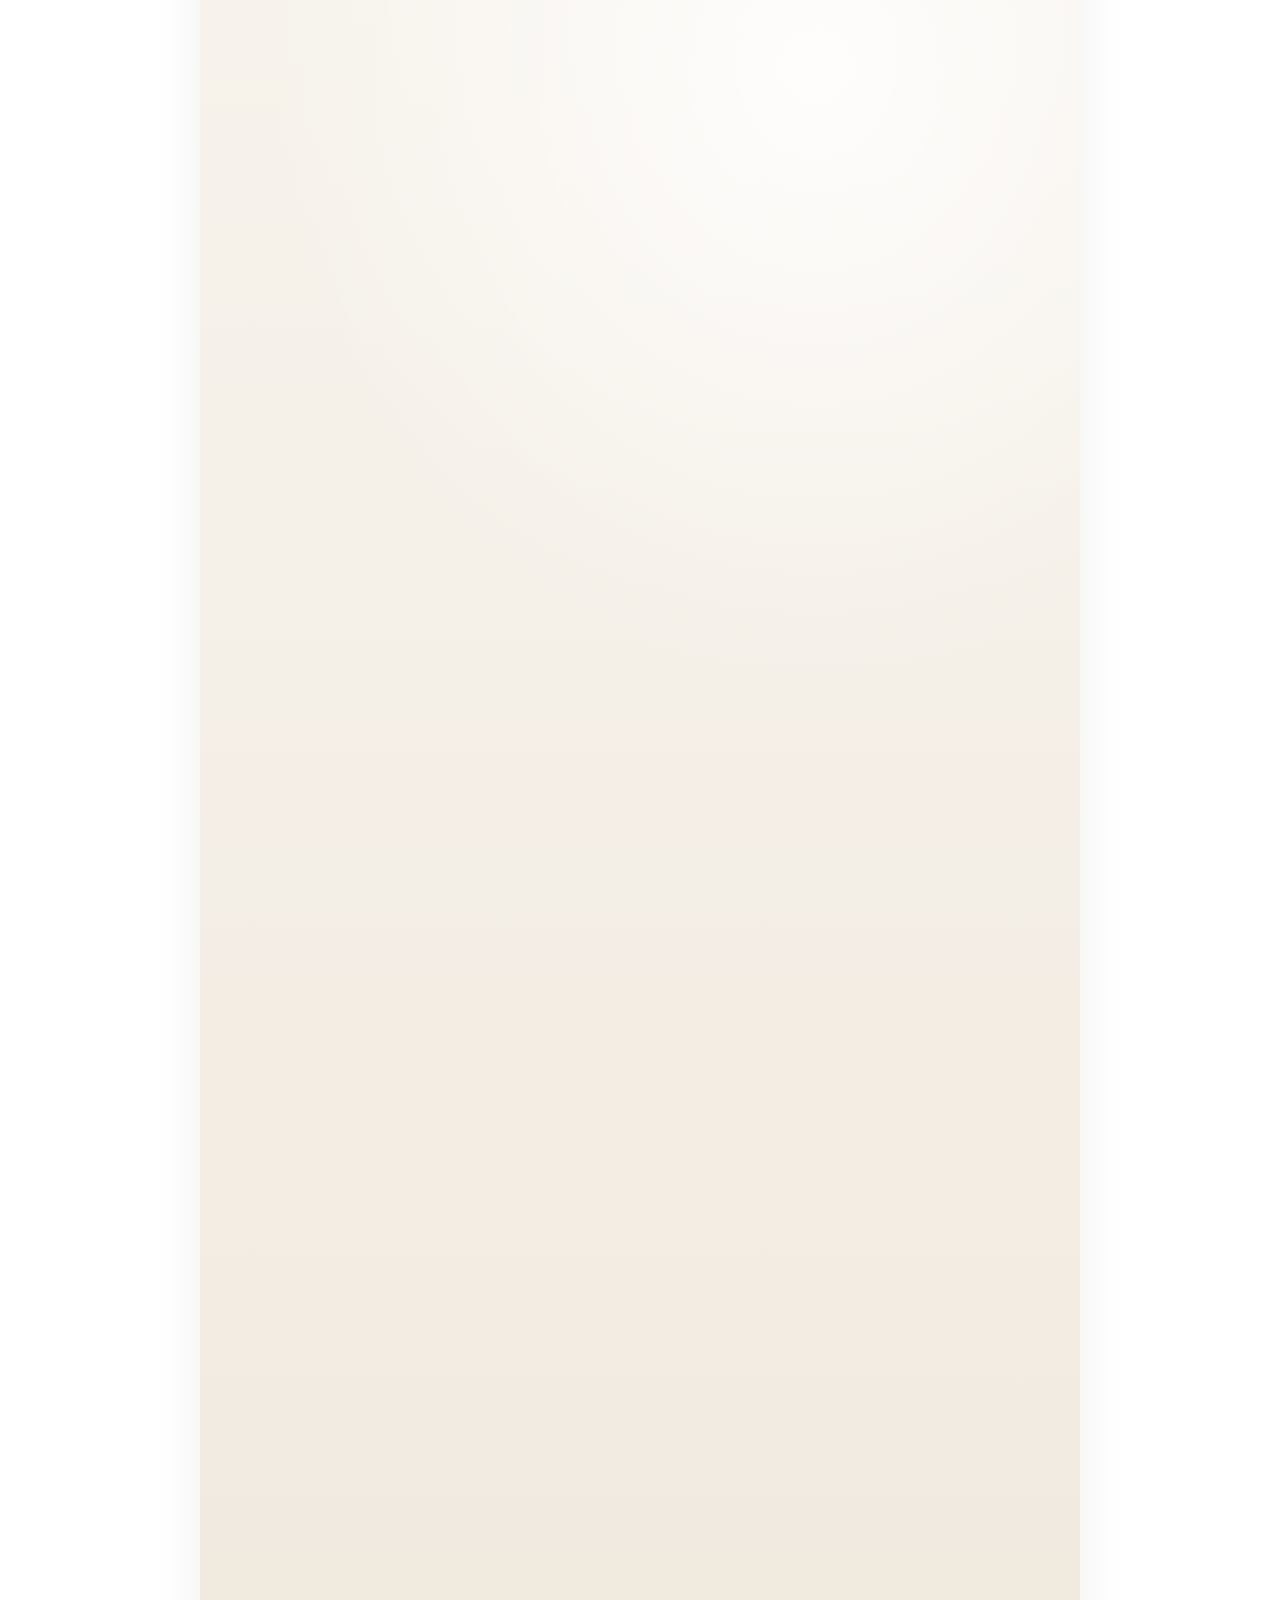
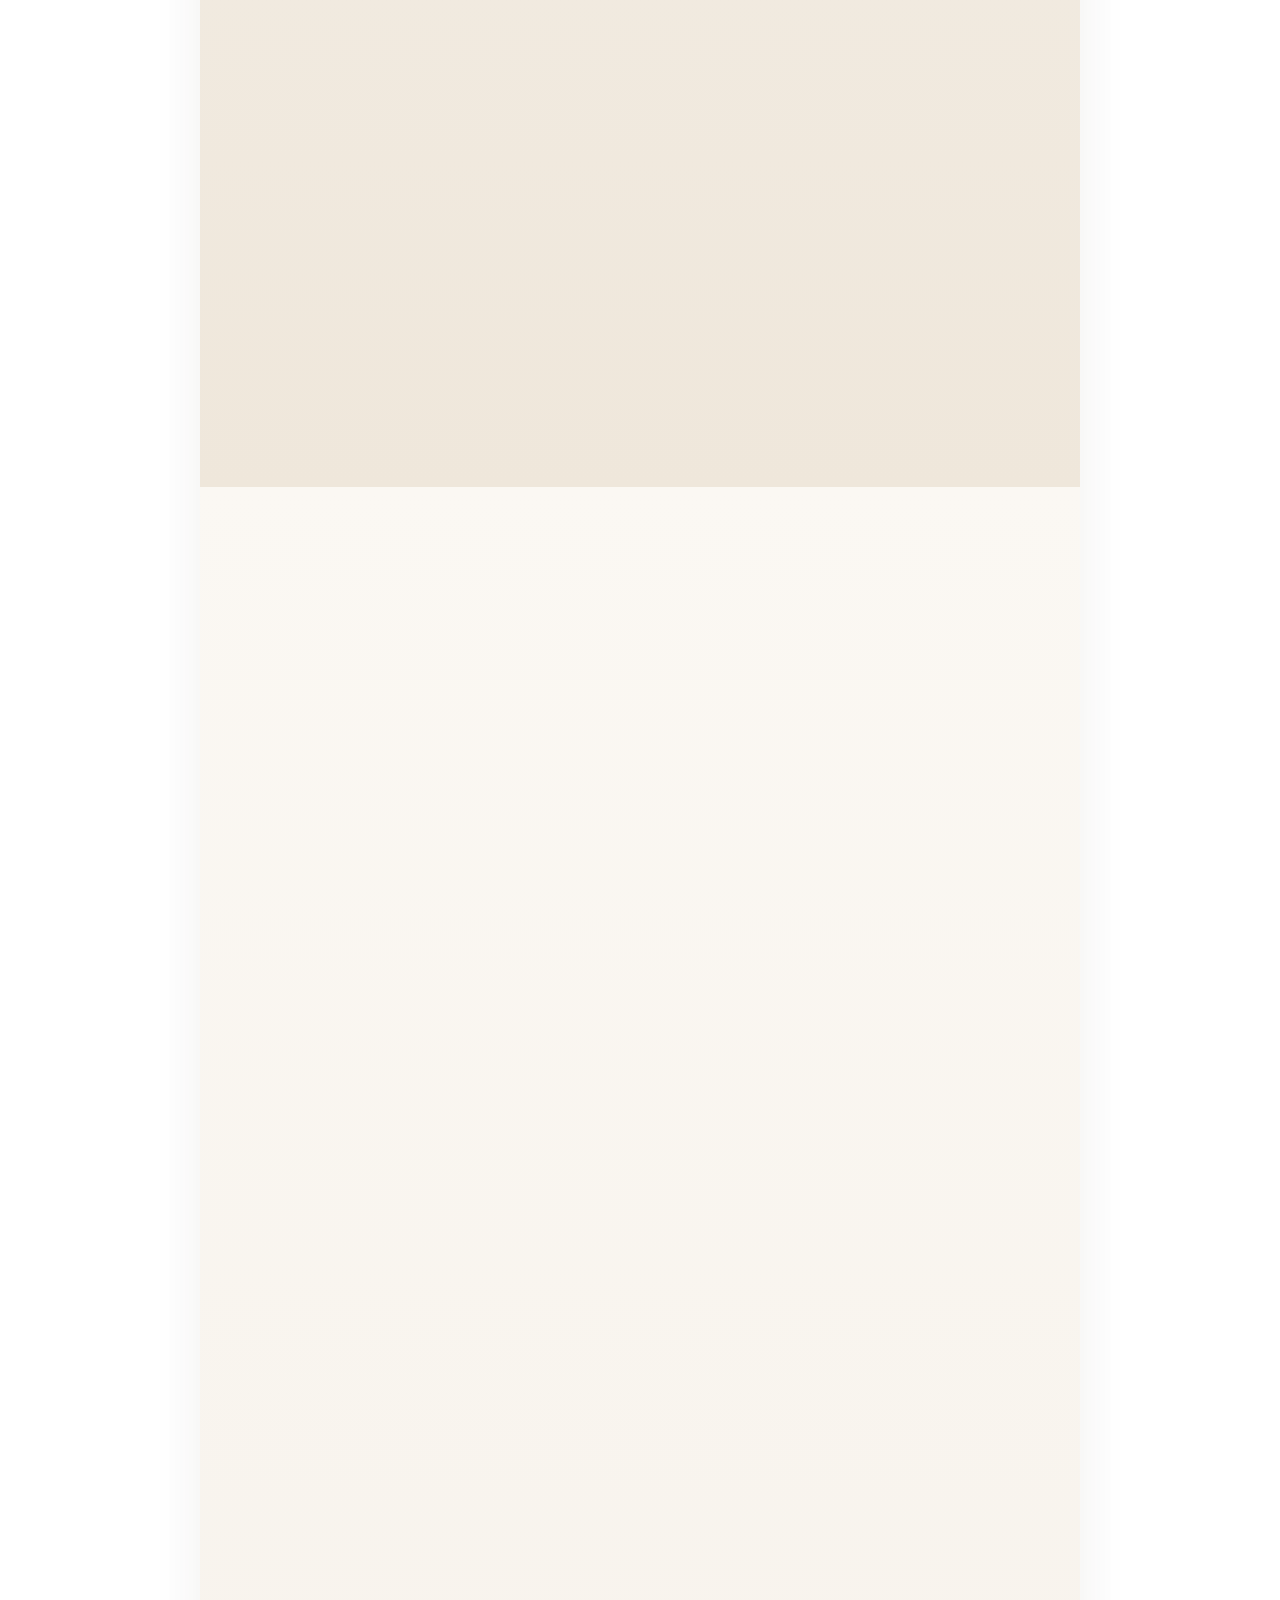
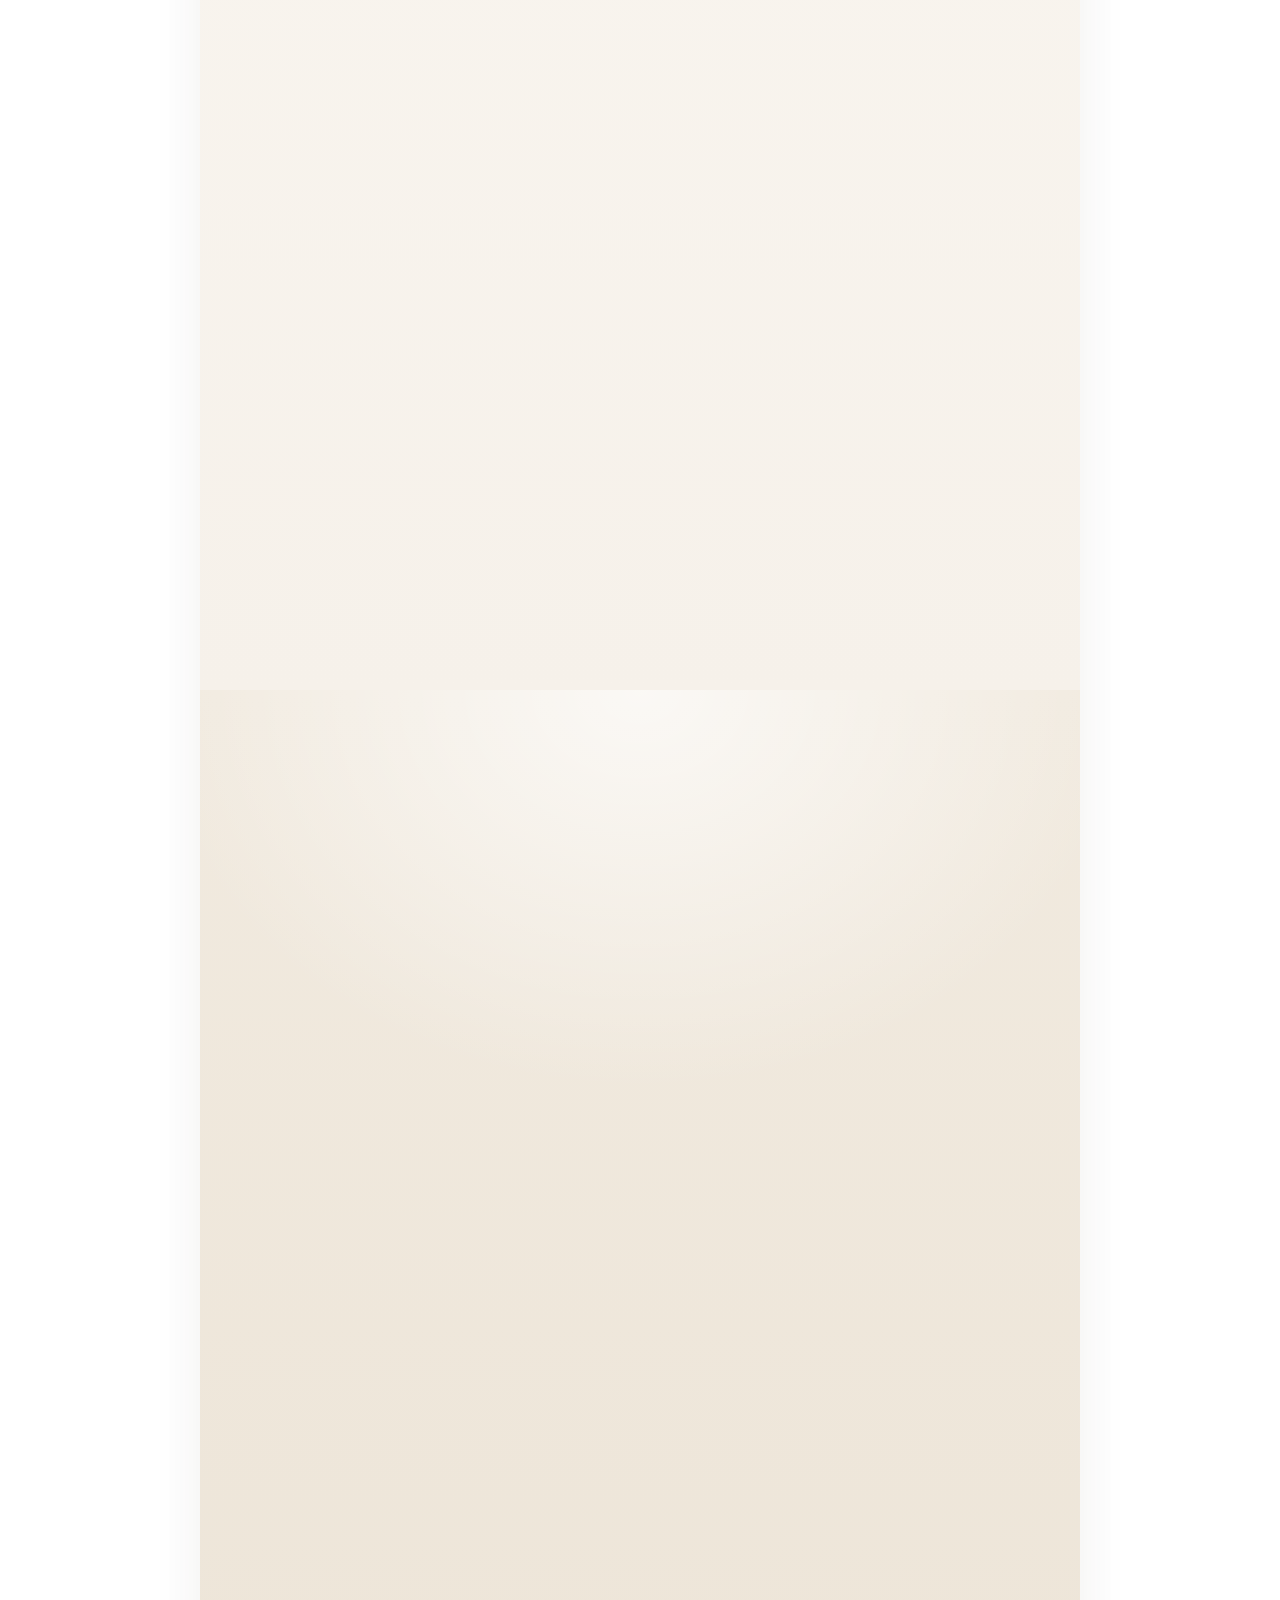
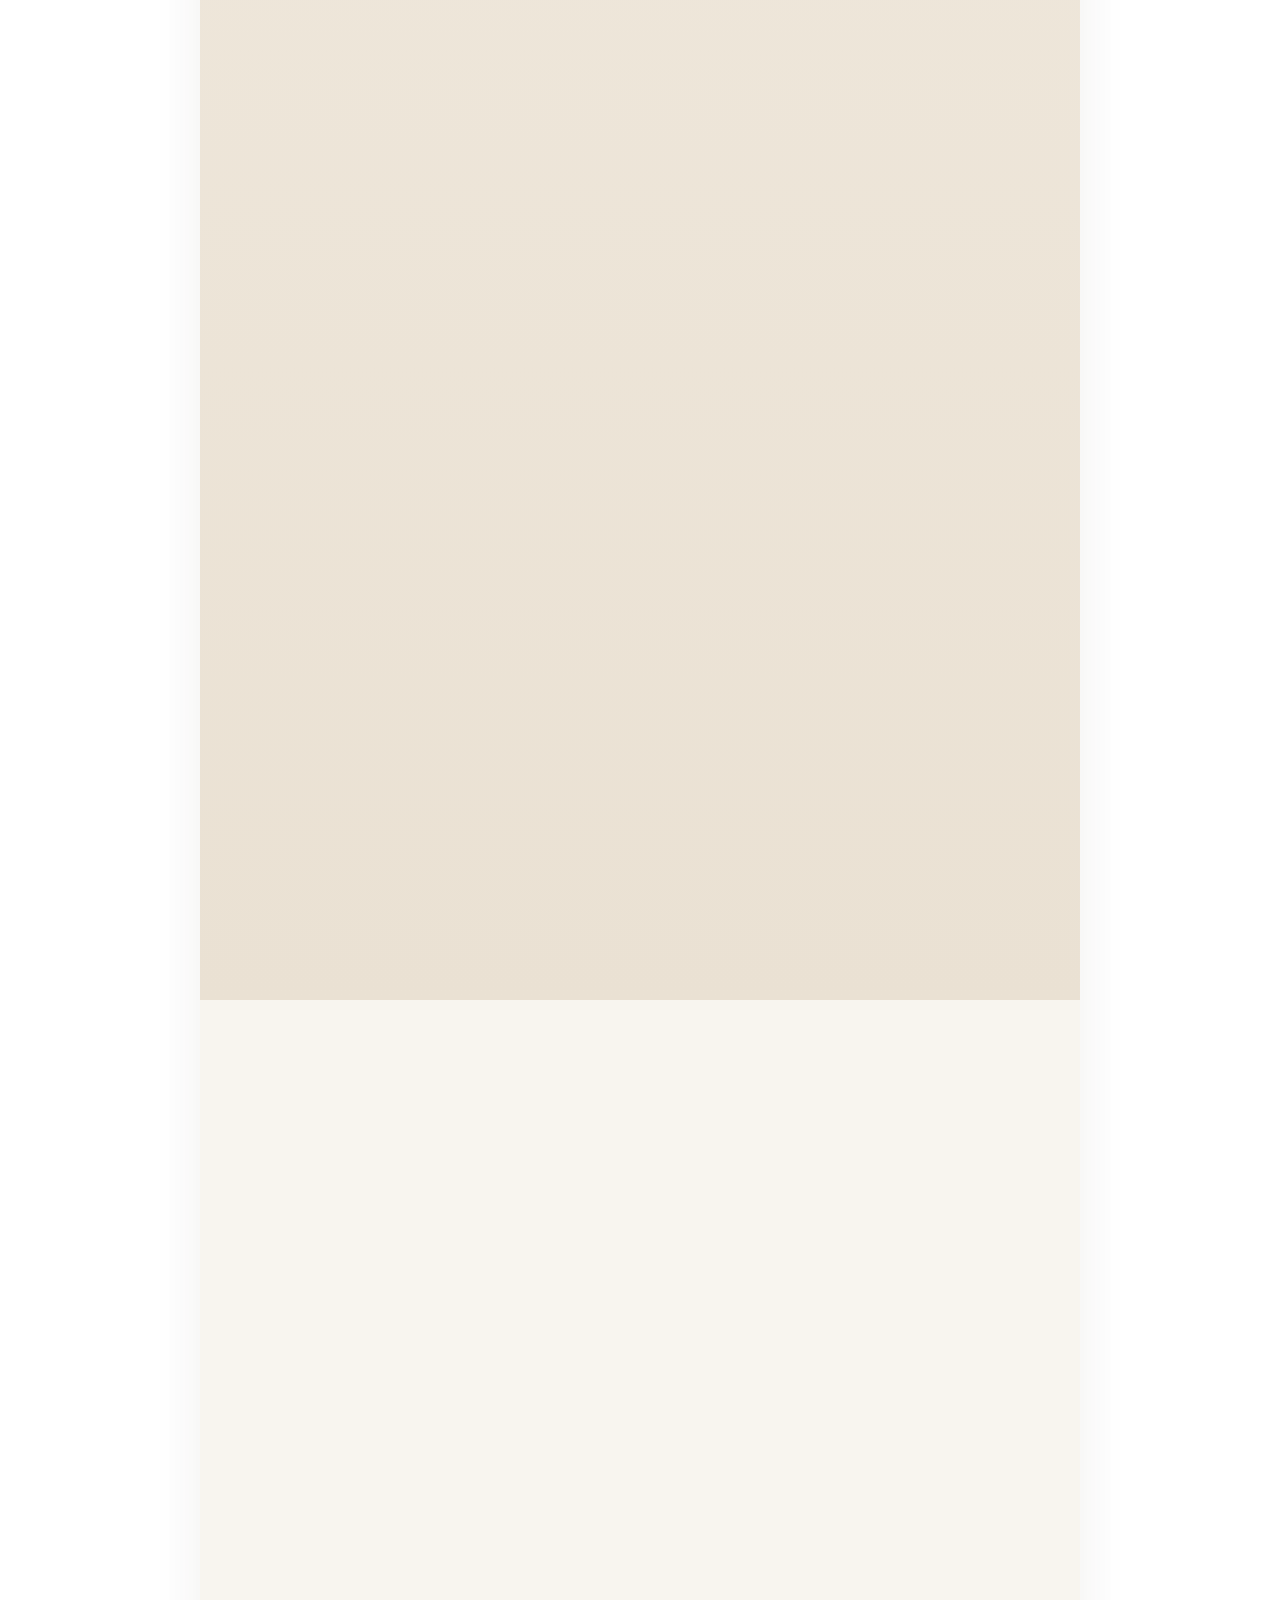
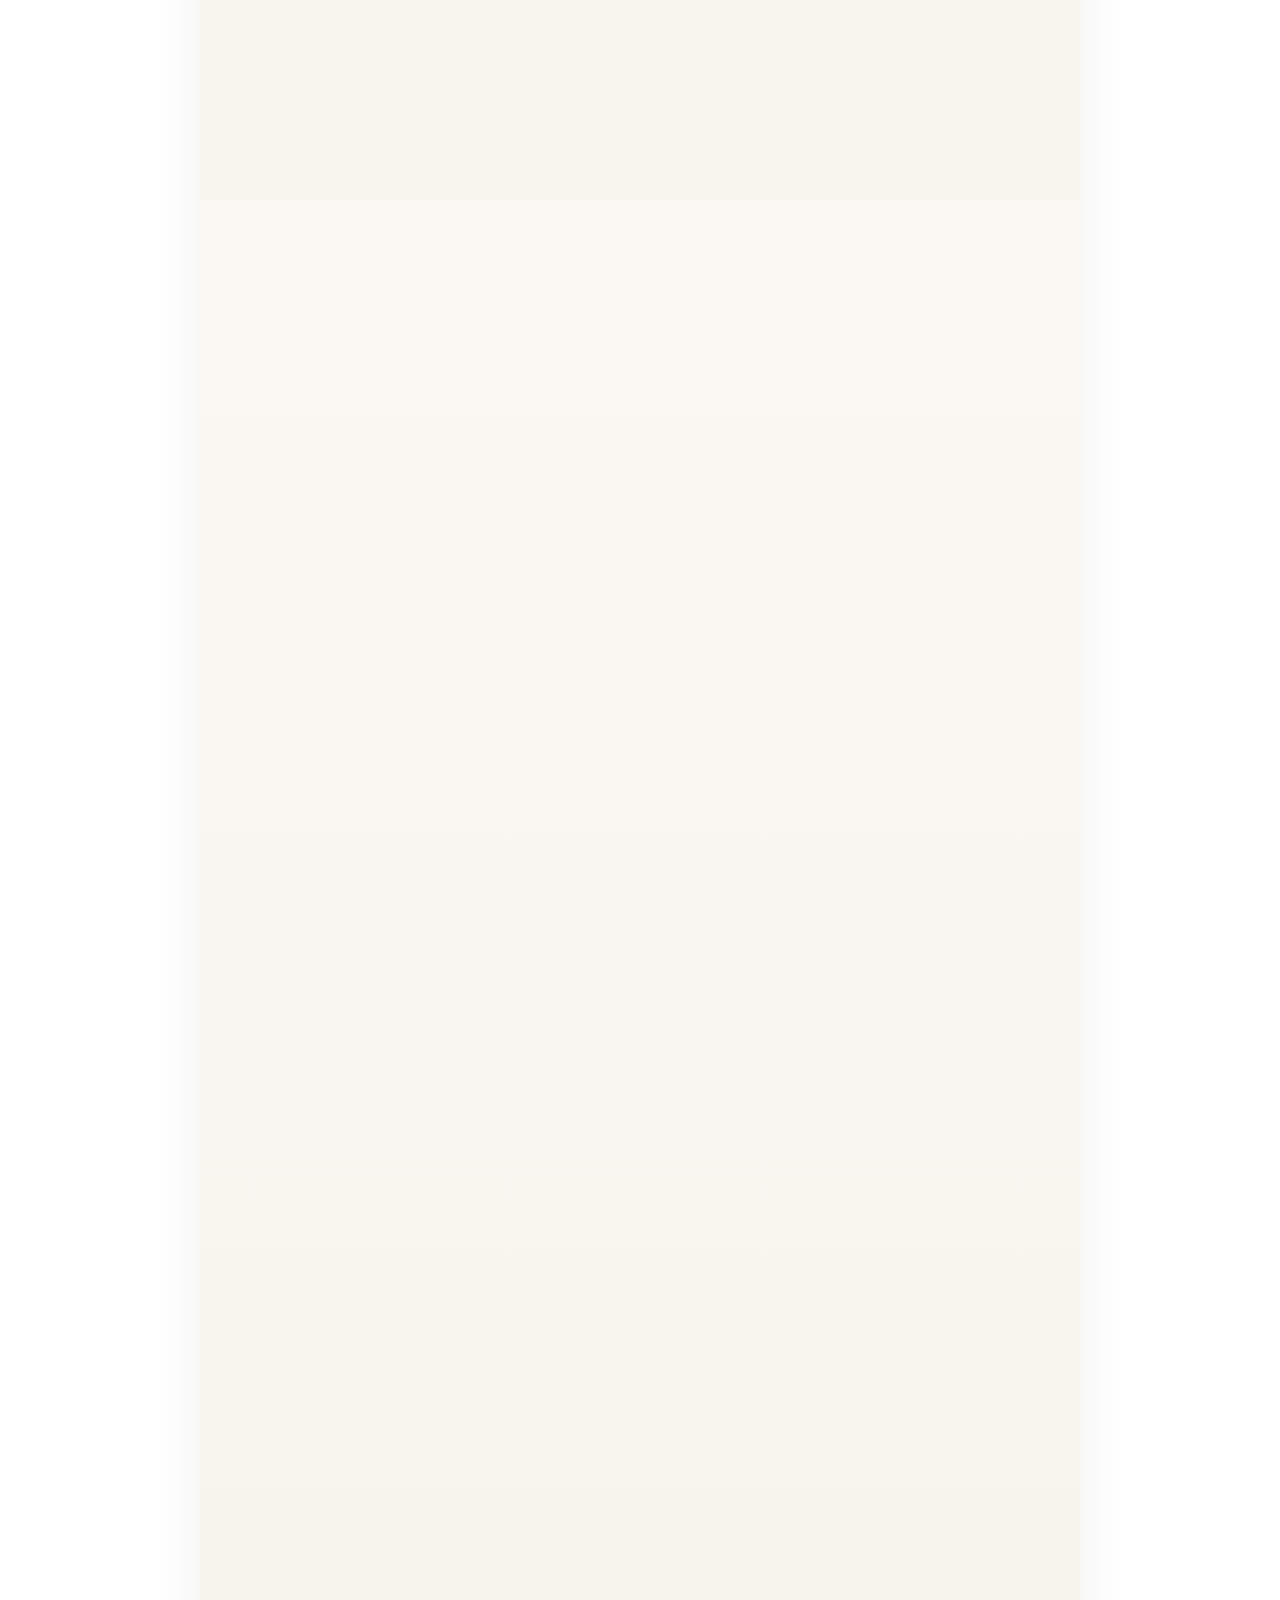
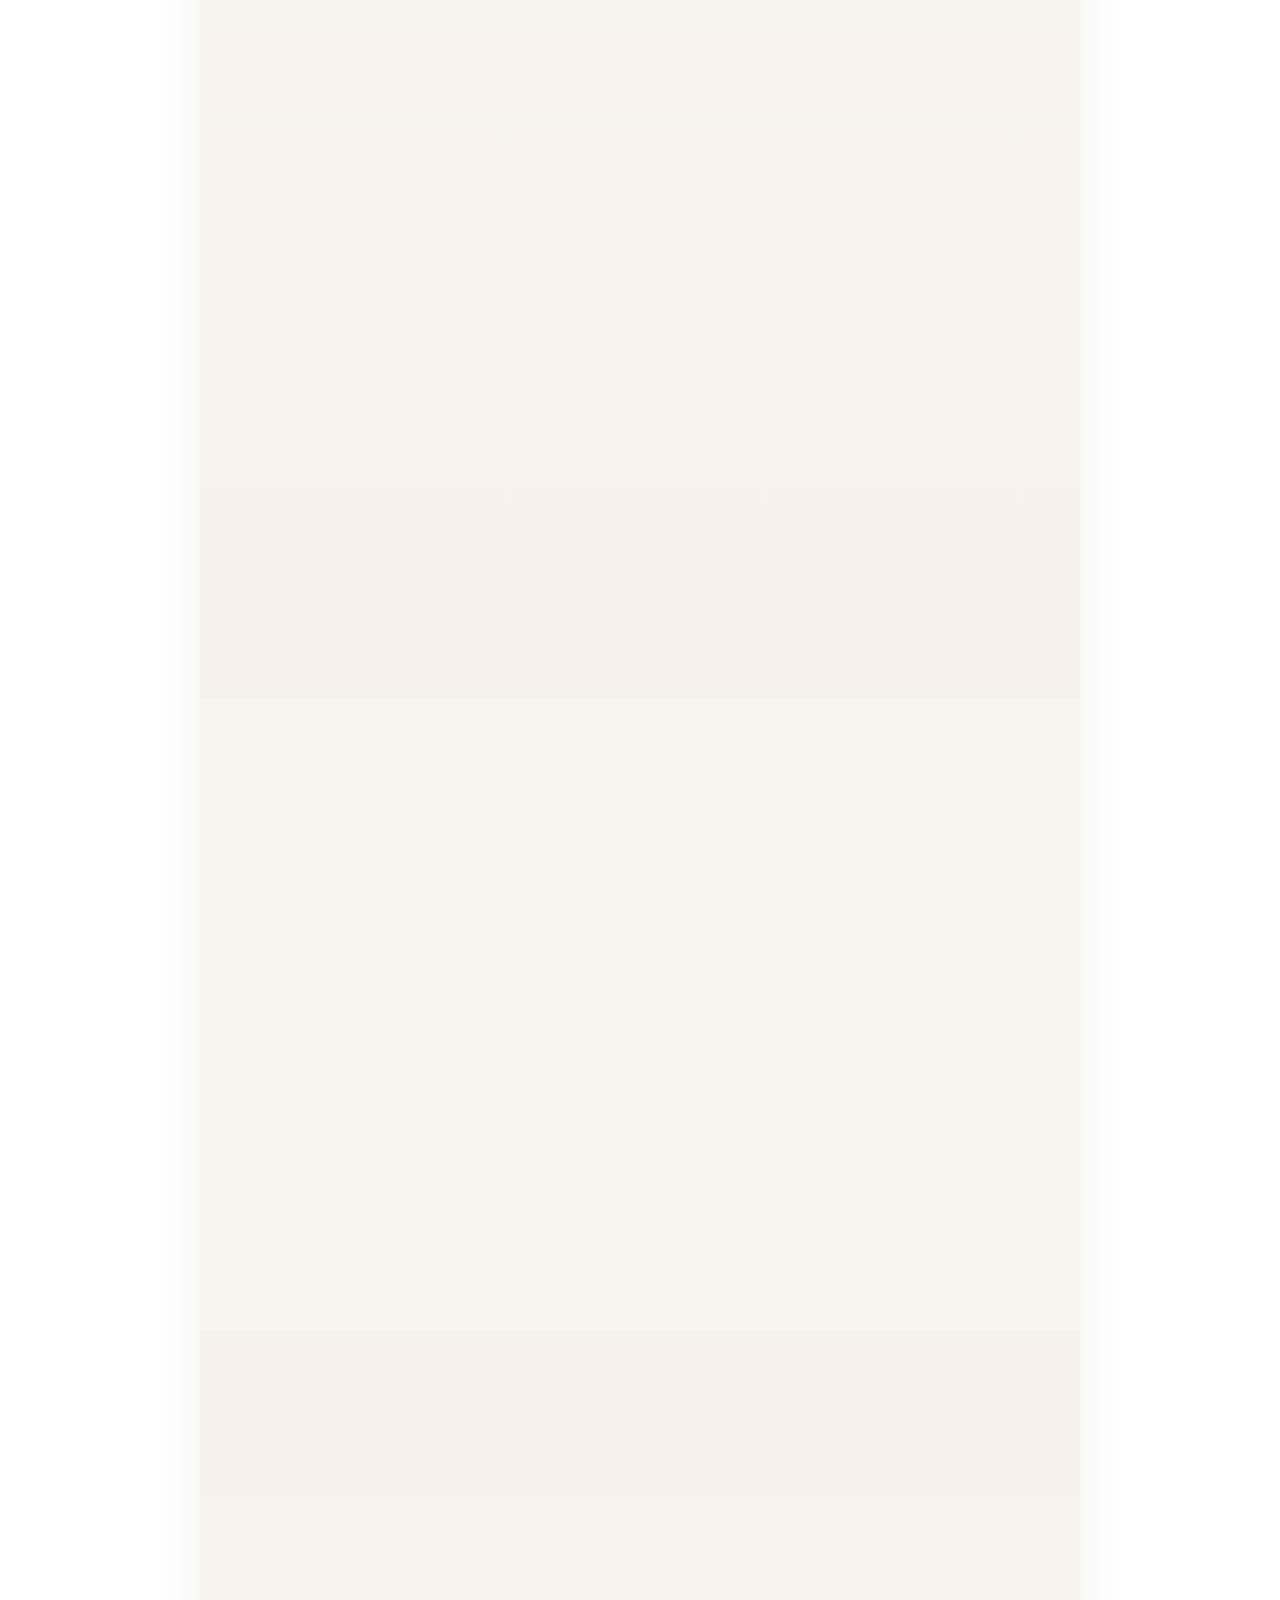
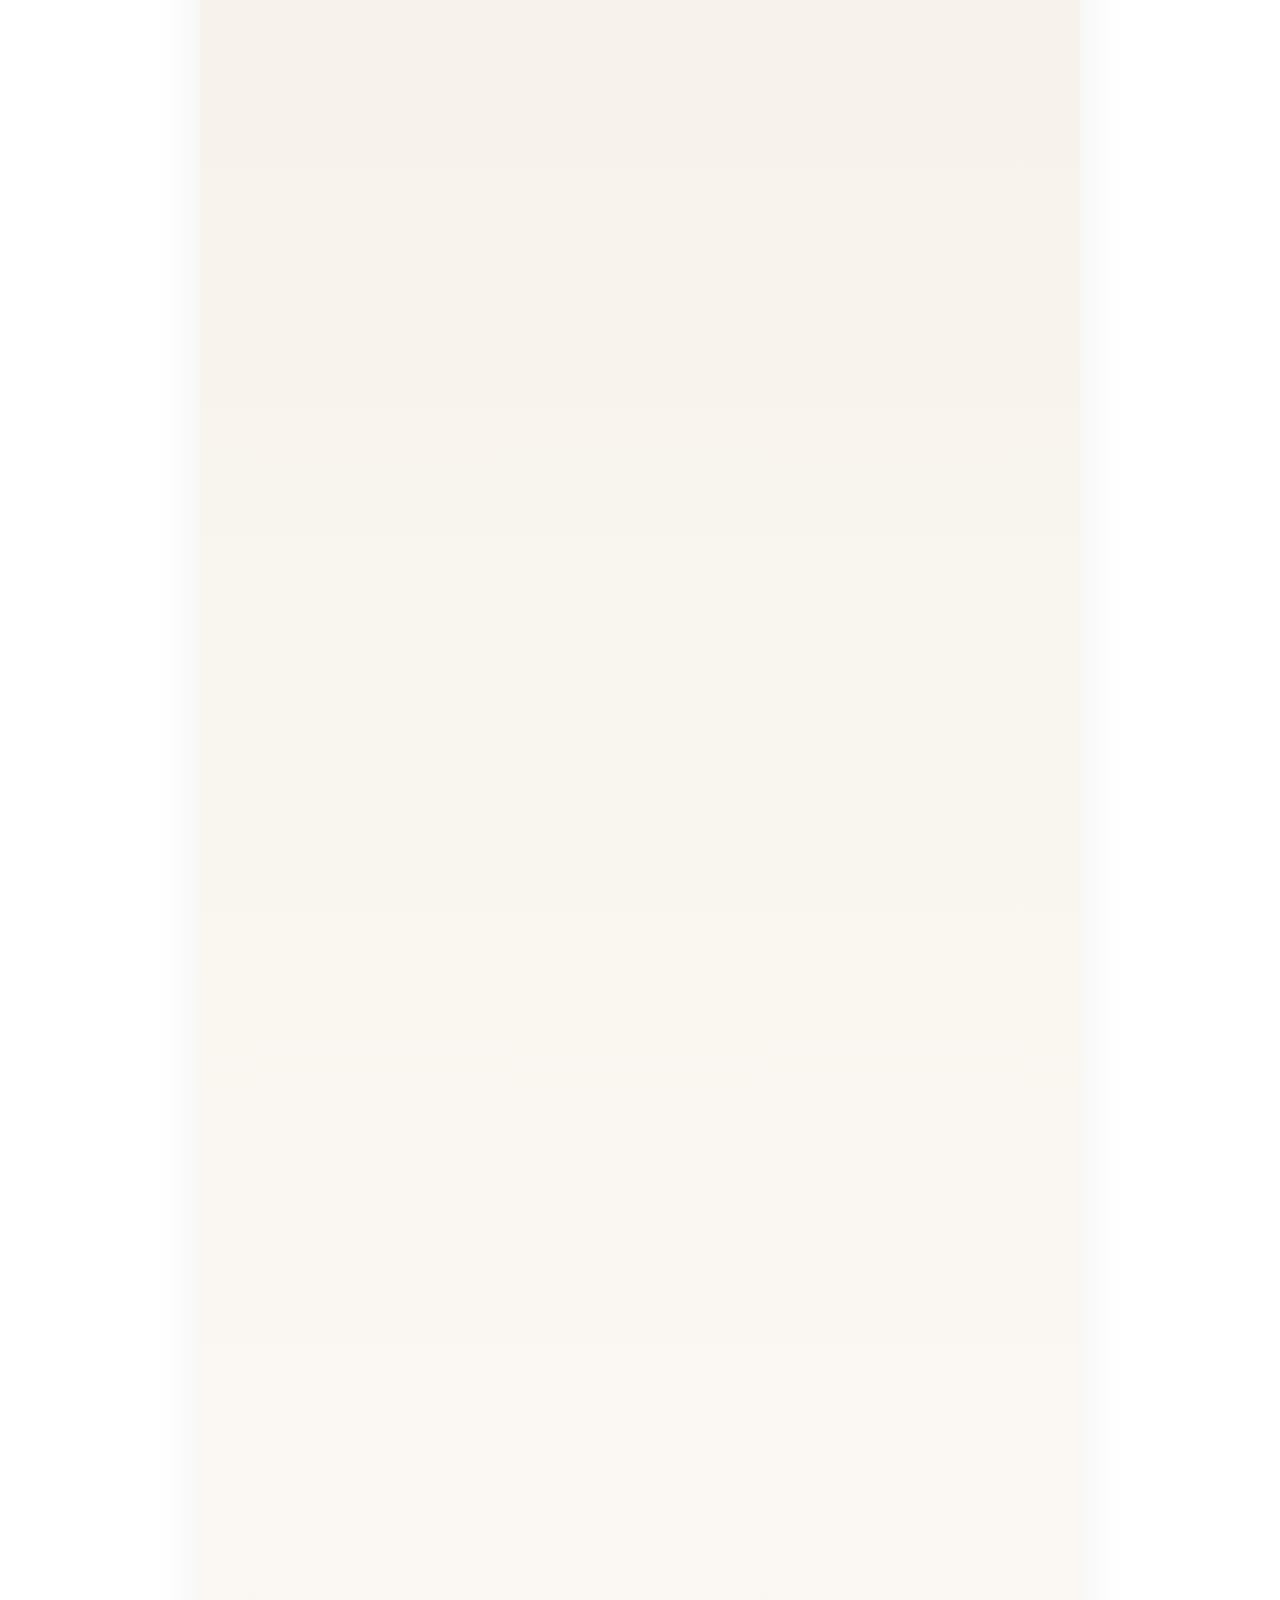
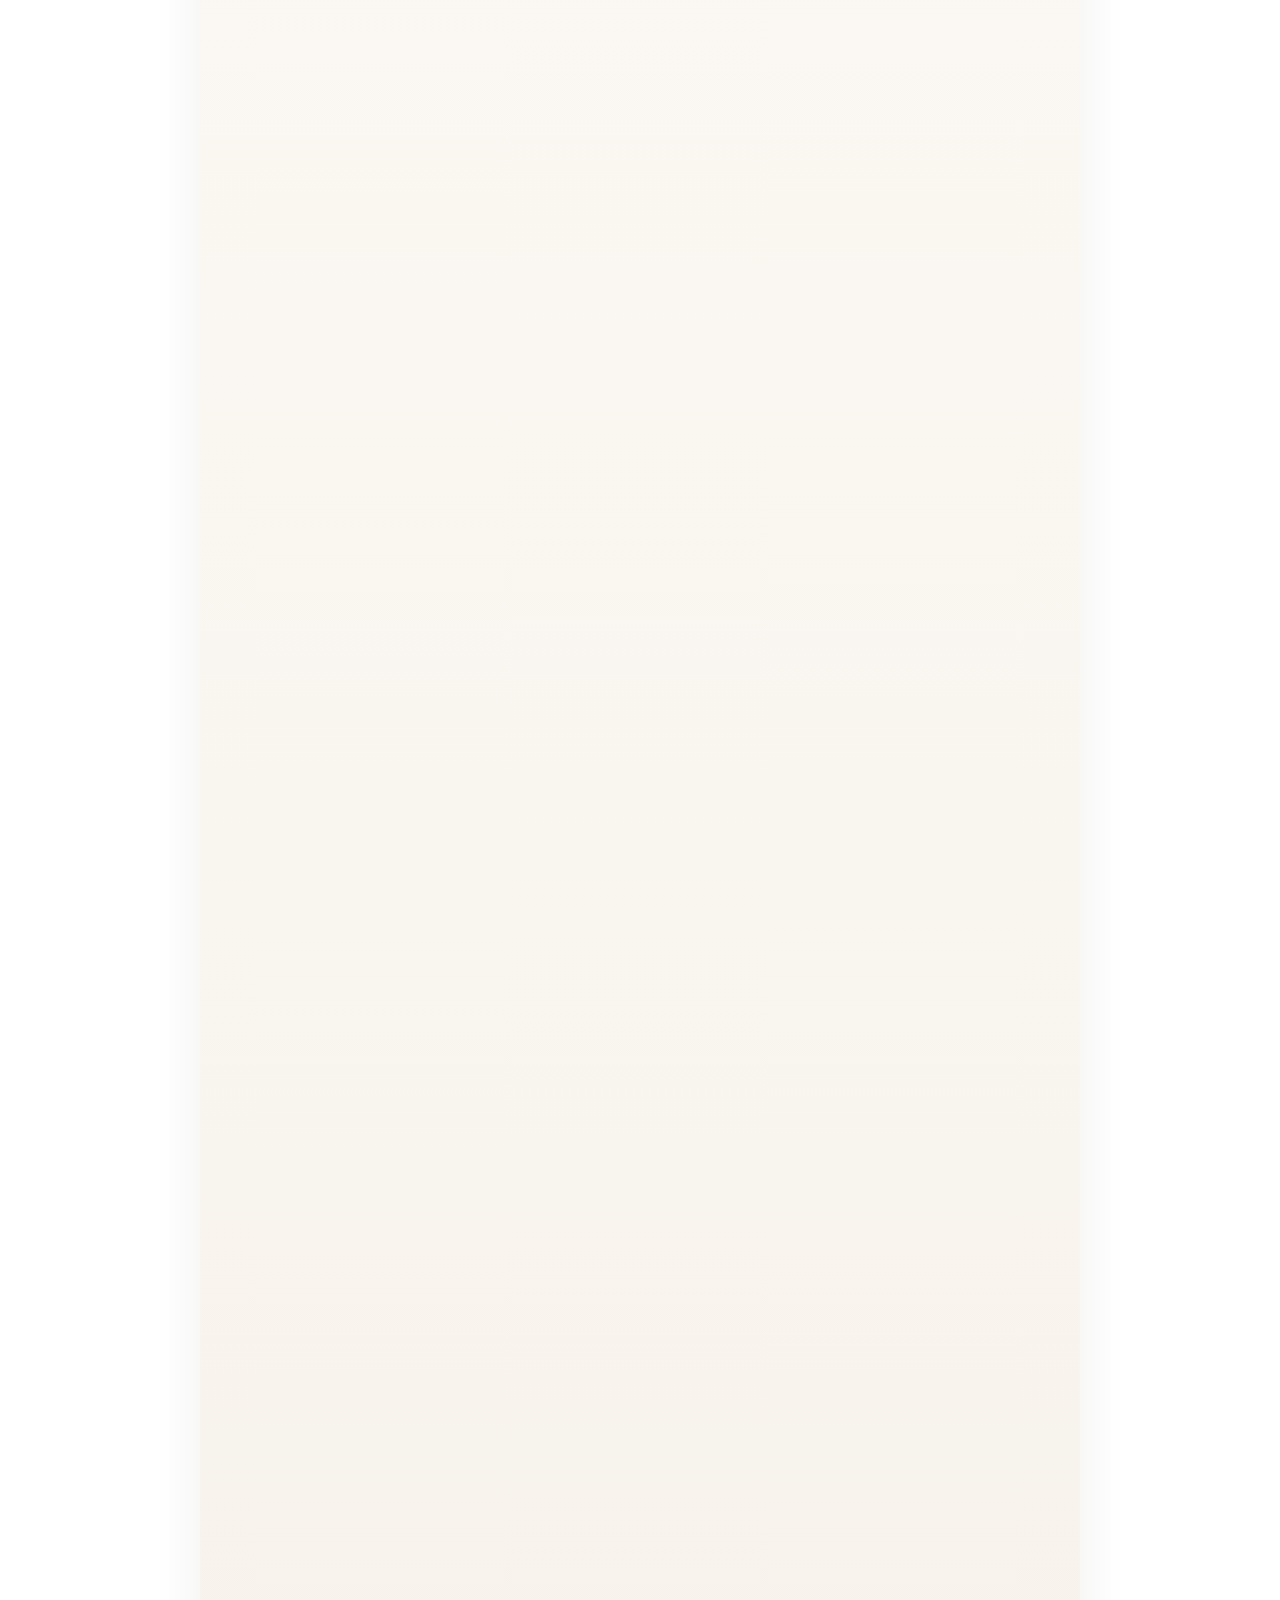
==== commit ed771fda: "perf: フォント自前配信・動画とポスターの遅延読み込みで初期表示を改善し、SEO・CSPを整備 - Google Fonts をやめ、使用文字だけの同一フォント（4ファイル・186KB）を fon" ====
--- a/美容液LP完成版/index.html
+++ b/美容液LP完成版/index.html
@@ -3,16 +3,20 @@
 <head>
   <meta charset="UTF-8">
   <meta name="viewport" content="width=device-width, initial-scale=1.0">
+  <!-- CSP: 外部の読み込みは無い（書体も自前）。head のインライン1本は sha256 で許可。
+       frame-ancestors は meta では効かないのでホスティング側のヘッダで設定する -->
+  <meta http-equiv="Content-Security-Policy" content="default-src 'self'; script-src 'self' 'sha256-YwFCiSXzVxAQjKS8y95p3/JztCwmhmtCtgj2L9f5g0A='; style-src 'self'; img-src 'self' data:; media-src 'self'; font-src 'self'; connect-src 'self'; object-src 'none'; base-uri 'self'; form-action 'self'; upgrade-insecure-requests">
+  <meta name="referrer" content="strict-origin-when-cross-origin">
   <title>LUMEA SHIFT｜朝夜兼用オールインワン美容液</title>
   <meta name="description" content="帰宅が遅い日に全部はできない。何もしないより、これ1本。LUMEA SHIFTは朝夜どちらでも使えるオールインワン美容液。定期初回¥1,980（税込）送料無料・回数縛りなし。">
-  <link rel="canonical" href="https://lumea-beauty.jp/">
+  <link rel="canonical" href="https://sggomain1006-gif.github.io/lumea-shift-lp/">
 
   <!-- OGP -->
   <meta property="og:type" content="website">
-  <meta property="og:url" content="https://lumea-beauty.jp/">
+  <meta property="og:url" content="https://sggomain1006-gif.github.io/lumea-shift-lp/">
   <meta property="og:title" content="LUMEA SHIFT｜朝夜兼用オールインワン美容液">
   <meta property="og:description" content="帰宅が遅い日に全部はできない。何もしないより、これ1本。定期初回¥1,980（税込）送料無料・回数縛りなし。">
-  <meta property="og:image" content="https://lumea-beauty.jp/images/ogp.jpg">
+  <meta property="og:image" content="https://sggomain1006-gif.github.io/lumea-shift-lp/images/ogp.jpg">
   <meta property="og:image:width" content="1200">
   <meta property="og:image:height" content="630">
   <meta property="og:image:alt" content="LUMEA SHIFT 朝夜兼用オールインワン美容液。美容液誕生。定期初回1,980円（税込）送料無料">
@@ -21,26 +25,26 @@
   <meta name="twitter:card" content="summary_large_image">
   <meta name="twitter:title" content="LUMEA SHIFT｜朝夜兼用オールインワン美容液">
   <meta name="twitter:description" content="帰宅が遅い日に全部はできない。何もしないより、これ1本。定期初回¥1,980（税込）送料無料。">
-  <meta name="twitter:image" content="https://lumea-beauty.jp/images/ogp.jpg">
-
+  <meta name="twitter:image" content="https://sggomain1006-gif.github.io/lumea-shift-lp/images/ogp.jpg">
+
+  <link rel="icon" href="favicon.ico" sizes="any">
   <link rel="icon" href="favicon.svg" type="image/svg+xml">
-
-  <!-- 書体は実使用ウェイトのみ: Shippori Mincho 400 / Noto Sans JP 400,500 / Cormorant Garamond 400 -->
-  <link rel="preconnect" href="https://fonts.googleapis.com">
-  <link rel="preconnect" href="https://fonts.gstatic.com" crossorigin>
-  <link href="https://fonts.googleapis.com/css2?family=Shippori+Mincho:wght@400&family=Noto+Sans+JP:wght@400;500&family=Cormorant+Garamond:wght@400&display=swap" rel="stylesheet">
-  <link rel="stylesheet" href="style.css?v=69">
-  <script>document.documentElement.classList.replace('no-js', 'js');</script>
-  <!-- リロード時の位置の復元は自前で行う（ブラウザ任せだと load 後まで先頭が描画されてから飛ぶ）。
-       位置は pagehide で保存し、本文の直後（最初の描画より前）に戻す -->
-  <script>
-    if ('scrollRestoration' in history) history.scrollRestoration = 'manual';
-  </script>
+  <link rel="apple-touch-icon" href="apple-touch-icon.png">
+
+  <!-- 書体は fonts/ の自前サブセット（ページで使う文字だけ・Google Fonts の text= で取得した同一フォント）。
+       Shippori Mincho 400 / Noto Sans JP 400,500 / Cormorant Garamond 400。@font-face は style.css の先頭 -->
+  <link rel="preload" href="images/fv-sp-poster.webp?v=20261003b" as="image" fetchpriority="high">
+  <link rel="preload" href="fonts/shippori-mincho-400.woff2" as="font" type="font/woff2" crossorigin>
+  <link rel="preload" href="fonts/cormorant-garamond-400.woff2" as="font" type="font/woff2" crossorigin>
+  <link rel="stylesheet" href="style.css?v=70">
+  <!-- 最初の描画より前に要る2つだけをインラインに置く（js クラス／スクロール位置の自前復元の宣言）。
+       内容を変えたら CSP の sha256 も更新すること -->
+  <script>document.documentElement.classList.replace('no-js','js');if('scrollRestoration' in history)history.scrollRestoration='manual';</script>
 </head>
 <body>
 
   <!-- 追従CTA -->
-  <div class="sticky" role="complementary" aria-label="購入導線">
+  <div class="sticky" role="complementary" aria-label="購入導線" inert>
     <div class="sticky__inner">
       <p class="sticky__text"><strong>¥1,980</strong>定期初回（税込）<br>送料無料・回数縛りなし</p>
       <a href="#offer" class="btn btn--primary">試してみる</a>
@@ -56,16 +60,7 @@
     <section class="fv" aria-label="LUMEA SHIFT オールインワン美容液">
       <!-- JS有効では画面に固定する舞台（スクロールで FV が引き、奥の映像が立ち上がる） -->
       <div class="fv__stage">
-      <video class="fv__video" muted autoplay loop playsinline preload="metadata" aria-hidden="true" tabindex="-1"></video>
-      <script>
-        (function () {
-          var video = document.currentScript.previousElementSibling;
-          var reduce = window.matchMedia('(prefers-reduced-motion: reduce)');
-          video.poster = 'images/fv-sp-poster.webp?v=20261003b';
-          video.src = 'images/fv-sp.mp4?v=20261003b';
-          if (reduce.matches) { video.autoplay = false; video.pause(); }
-        })();
-      </script>
+      <video class="fv__video" muted loop playsinline preload="none" poster="images/fv-sp-poster.webp?v=20261003b" data-fv-src="images/fv-sp.mp4?v=20261003b" aria-hidden="true" tabindex="-1"></video>
       <div class="fv__scrim" aria-hidden="true"></div>
 
 
@@ -218,7 +213,7 @@
       <h2 class="sx-title js-reveal" id="one-sp-title">何もしないより、<br><span class="sx-grad sx-grad--big">これ1本。</span></h2>
 
       <div class="one-sp__arch js-reveal">
-        <video muted loop playsinline preload="none" poster="images/tex-poster.webp" data-src="images/tex-960.mp4" aria-hidden="true" tabindex="-1"></video>
+        <video muted loop playsinline preload="none" data-poster="images/tex-poster.webp" data-src="images/tex-960.mp4" aria-hidden="true" tabindex="-1"></video>
         <span class="pt-bubble one-sp__bubble--a" aria-hidden="true"></span>
         <span class="pt-bubble one-sp__bubble--b" aria-hidden="true"></span>
       </div>
@@ -280,7 +275,7 @@
       <h2 class="sx-title js-reveal" id="days-sp-title">こんな日に、<br><span class="sx-grad">使ってほしい。</span></h2>
       <div class="days-sp__list">
         <article class="days-sp__card js-reveal">
-          <div class="days-sp__media"><video data-src="images/day-morning.mp4" poster="images/day-morning-poster.webp" width="1280" height="720" muted loop playsinline preload="none" aria-label="朝の洗面台で美容液を手のひらに出す様子"></video></div>
+          <div class="days-sp__media"><video data-src="images/day-morning.mp4" data-poster="images/day-morning-poster.webp" width="1280" height="720" muted loop playsinline preload="none" aria-label="朝の洗面台で美容液を手のひらに出す様子"></video></div>
           <div class="days-sp__body">
             <span class="days-sp__en" aria-hidden="true">Morning</span>
             <p class="days-sp__time">AM 7:30</p>
@@ -289,7 +284,7 @@
           </div>
         </article>
         <article class="days-sp__card js-reveal">
-          <div class="days-sp__media"><video data-src="images/day-night.mp4" poster="images/day-night-poster.webp" width="1280" height="720" muted loop playsinline preload="none" aria-label="帰宅後、洗面台の鏡の前で美容液をなじませる様子"></video></div>
+          <div class="days-sp__media"><video data-src="images/day-night.mp4" data-poster="images/day-night-poster.webp" width="1280" height="720" muted loop playsinline preload="none" aria-label="帰宅後、洗面台の鏡の前で美容液をなじませる様子"></video></div>
           <div class="days-sp__body">
             <span class="days-sp__en" aria-hidden="true">Night</span>
             <p class="days-sp__time">PM 10:40</p>
@@ -298,7 +293,7 @@
           </div>
         </article>
         <article class="days-sp__card js-reveal">
-          <div class="days-sp__media"><video data-src="images/day-tired.mp4" poster="images/day-tired-poster.webp" width="1280" height="720" muted loop playsinline preload="none" aria-label="ソファに座ったまま美容液をなじませる様子"></video></div>
+          <div class="days-sp__media"><video data-src="images/day-tired.mp4" data-poster="images/day-tired-poster.webp" width="1280" height="720" muted loop playsinline preload="none" aria-label="ソファに座ったまま美容液をなじませる様子"></video></div>
           <div class="days-sp__body">
             <span class="days-sp__en" aria-hidden="true">Tired days</span>
             <p class="days-sp__time">ANY TIME</p>
@@ -555,21 +550,7 @@
          ============================================================ -->
     <section class="last" aria-labelledby="last-title">
       <!-- 背景映像（final.mp4 を圧縮したもの） -->
-      <video class="last__video" muted loop playsinline preload="none" aria-hidden="true" tabindex="-1"></video>
-      <script>
-        (function () {
-          var video = document.currentScript.previousElementSibling;
-          video.poster = 'images/last-sp-poster.webp?v=20261003';
-          if (window.matchMedia('(prefers-reduced-motion: reduce)').matches) return;
-          new IntersectionObserver(function (entries) {
-            entries.forEach(function (e) {
-              if (!e.isIntersecting) { video.pause(); return; }
-              if (!video.src) video.src = 'images/last-sp.mp4?v=20261003';
-              video.play().catch(function () {});
-            });
-          }, { rootMargin: '200px 0px' }).observe(video);
-        })();
-      </script>
+      <video class="last__video" muted loop playsinline preload="none" data-poster="images/last-sp-poster.webp?v=20261003" data-last-src="images/last-sp.mp4?v=20261003" aria-hidden="true" tabindex="-1"></video>
       <h2 class="last__title js-reveal" id="last-title">毎日をもっと楽に。</h2>
       <a href="#offer" class="btn btn--primary js-reveal">1本持っておく</a>
     </section>
@@ -600,31 +581,6 @@
     </div>
   </footer>
 
-  <script>
-    (function () {
-      var KEY = 'lumea-scroll:' + location.pathname;
-      var saved = null;
-      try {
-        var nav = performance.getEntriesByType('navigation')[0];
-        // リロードなら URL に #offer などが付いていても、離れた位置へ戻す
-        if (nav && nav.type === 'reload') saved = sessionStorage.getItem(KEY);
-      } catch (e) {}
-      if (saved !== null) {
-        var y = +saved;
-        var moved = false;
-        var stop = function () { moved = true; };
-        window.scrollTo(0, y);
-        ['wheel', 'touchstart', 'keydown'].forEach(function (t) { window.addEventListener(t, stop, { once: true, passive: true }); });
-        // 画像や書体の読み込みで位置がずれていたら、指で動かしていない限りもう一度合わせる
-        window.addEventListener('load', function () {
-          if (!moved && Math.abs(window.scrollY - y) > 2) window.scrollTo(0, y);
-        });
-      }
-      window.addEventListener('pagehide', function () {
-        try { sessionStorage.setItem(KEY, String(Math.round(window.scrollY))); } catch (e) {}
-      });
-    })();
-  </script>
-  <script src="script.js?v=11"></script>
+  <script src="script.js?v=13"></script>
 </body>
 </html>
--- a/美容液LP完成版/style.css
+++ b/美容液LP完成版/style.css
@@ -11,6 +11,41 @@
    - 2026-10-03: PC版を削除。SP版のデザインを全幅で使う（幅で出し分けない）
    - --pad は横ガター専用。縦には使わない
    ============================================================ */
+
+/* 書体: fonts/ の自前サブセット（ページで使う文字だけ。Google Fonts の text= で取得した同一フォント・OFL）
+   文言を変えたら、増えた文字が入っているか確認すること（入っていない字は代替書体で出る） */
+@font-face {
+  font-family: 'Noto Sans JP';
+  font-style: normal;
+  font-weight: 400;
+  font-display: swap;
+  src: url('fonts/noto-sans-jp-400.woff2') format('woff2');
+  unicode-range: U+20-7e, U+a9, U+203b, U+3000-3002, U+300c-300d, U+3012, U+301c, U+3042, U+3044, U+3046, U+3048, U+304a-304d, U+304f, U+3051-3055, U+3057-305b, U+305d, U+305f-3061, U+3063-306b, U+306e-3070, U+3078-3079, U+307b, U+307e-3084, U+3088-308d, U+308f, U+3092-3093, U+30a2, U+30a4, U+30a7-30a8, U+30aa-30ab, U+30ad, U+30af-30b3, U+30b5, U+30b7, U+30b9-30bb, U+30bf, U+30c1, U+30c3-30c4, U+30c6, U+30c8-30ca, U+30ce, U+30d0-30d3, U+30d5-30d7, U+30d9, U+30dd, U+30df-30e3, U+30e9-30ed, U+30ef, U+30f3, U+30f6, U+30fb-30fc, U+4e00, U+4e0a, U+4e0d-4e0e, U+4e2d, U+4e73, U+4e8b, U+4eac, U+4eba, U+4ed5, U+4ed8, U+4ee3, U+4ee5, U+4f01, U+4f11, U+4f1a, U+4f4d-4f4e, U+4f50, U+4f53, U+4f55, U+4f5c, U+4f7f, U+4fa1, U+4fdd, U+4fe1, U+500b, U+50cf, U+5168, U+517c, U+5185-5186, U+51e6, U+51fa, U+5206, U+521d, U+5229, U+5236, U+523a, U+524d, U+5272, U+5287, U+52a0, U+52a9, U+52b9, U+52d5, U+52d9, U+5316, U+533a, U+5370, U+53d6, U+53ef, U+5408, U+542b, U+54c1, U+54e1, U+5546, U+554f, U+55b6, U+56de, U+571f, U+57fa, U+5834, U+58f2, U+5909, U+591a, U+591c, U+5973, U+5b85, U+5b88-5b89, U+5b8c, U+5b9a, U+5bae, U+5bb9, U+5c0e, U+5c4a, U+5de5, U+5e30, U+5e38, U+5e73-5e74, U+5ea6, U+5f0f, U+5f15, U+5f35, U+5f53, U+5f79, U+5f97, U+5fc3, U+5fc5, U+5fd9, U+5feb, U+601d, U+6027, U+6052, U+60f3, U+610f, U+611f, U+614b, U+6163, U+6210, U+623b, U+624b, U+62c5, U+6307, U+6570, U+6574, U+6599, U+65b9, U+65e5, U+6642, U+66f8, U+6700, U+6708, U+671d, U+671f, U+672c, U+6771, U+679c, U+682a, U+683c, U+690d, U+696d, U+69d8, U+6b21, U+6b62, U+6b73, U+6bce, U+6c34, U+6cd5, U+6d17, U+6db2, U+6e05, U+6e0b, U+6e1b, U+6e7f, U+6f54, U+6fc0, U+7121, U+7269, U+7279, U+72b6, U+74a7, U+7528, U+7537, U+753b, U+75b2, U+767a, U+7684, U+76ee, U+793e, U+795d-795e, U+79d2, U+7a0b, U+7a0e, U+7a2e, U+7acb, U+7ca7, U+7cfb, U+7d04, U+7d44, U+7d61, U+7d9a, U+7de0, U+7e1b, U+7f6e, U+7f8e, U+7fd2, U+8003, U+8077, U+808c, U+80fd, U+81ea, U+82b1, U+82e6, U+85e4, U+8868, U+88fd, U+8981, U+898f, U+89e3, U+8a08, U+8a18, U+8a2d, U+8a3c, U+8aad, U+8b58, U+8c37, U+8c61, U+8ca0, U+8ca9, U+8efd, U+8fbc, U+9001, U+9003, U+901a, U+9023, U+9045, U+904b, U+9055, U+90fd, U+914d, U+9178, U+91cd, U+9593, U+95a2, U+964d, U+9650, U+96e2, U+9759, U+9811, U+9854, U+985e, U+ff08-ff09, U+ff0f, U+ff1a;
+}
+@font-face {
+  font-family: 'Noto Sans JP';
+  font-style: normal;
+  font-weight: 500;
+  font-display: swap;
+  src: url('fonts/noto-sans-jp-500.woff2') format('woff2');
+  unicode-range: U+20-7e, U+300c-300d, U+3044, U+3046, U+3048, U+304b-3054, U+3057-3062, U+3064-306b, U+306e-3070, U+307e-307f, U+3082-3084, U+3089-308d, U+3092-3094, U+3099, U+30a2, U+30a4, U+30a8, U+30ab-30b4, U+30b7-30bc, U+30bf-30c0, U+30c4-30c5, U+30c8-30ca, U+30d2-30d3, U+30d8-30d9, U+30df-30e0, U+30e9-30ed, U+30f3, U+30fb-30fc, U+4e08, U+4e73, U+4ed6, U+4f4e, U+4f55, U+4f75, U+4f7f, U+4fdd, U+5206-5207, U+5272, U+52a0, U+5316, U+5358, U+56de, U+591c, U+5927, U+592b, U+5f53, U+6027, U+611f, U+624b, U+6301, U+654f, U+6574, U+6599, U+6700, U+671d, U+672c, U+6c34, U+6db2, U+6e7f, U+7121, U+7528, U+7537, U+7c21, U+7ca7, U+7d04, U+808c, U+82b1, U+89e3, U+8cb7, U+8efd, U+9001, U+9178, U+91cd, U+9650, U+98db, U+ff1f;
+}
+@font-face {
+  font-family: 'Shippori Mincho';
+  font-style: normal;
+  font-weight: 400;
+  font-display: swap;
+  src: url('fonts/shippori-mincho-400.woff2') format('woff2');
+  unicode-range: U+20-7e, U+a5, U+2192, U+3001-3002, U+300c-300d, U+3010-3011, U+3042, U+3044, U+3046, U+3048, U+304a-305c, U+305f-306b, U+306e-3071, U+3078-3082, U+3084, U+3088-308c, U+308f, U+3092-3094, U+3099-309a, U+30a1-30a2, U+30a4, U+30aa, U+30ad-30b2, U+30b9-30ba, U+30bd-30c2, U+30c6-30c7, U+30d5-30da, U+30e0-30e1, U+30e3, U+30e9-30eb, U+30ef, U+30f3, U+30f7, U+30fb-30fc, U+4e00, U+4e0e, U+4e73, U+4eca, U+4ee5, U+4f55, U+4f7f, U+4fdd, U+5012, U+5165, U+5178, U+5186, U+51e6, U+5206, U+521d, U+5316, U+5408, U+554f, U+56de, U+578b, U+5909, U+591a, U+591c, U+5b85, U+5b88, U+5bb9, U+5bdd, U+5c4a, U+5c64, U+5de5, U+5e30, U+5f79, U+5f8c, U+5fc5, U+5fd7, U+5fd9, U+601d, U+60a9, U+610f, U+6210, U+6301, U+6574, U+6599, U+65b9, U+65e5, U+6642, U+671d, U+672c, U+676f, U+697d, U+6bce, U+6c34, U+6db2, U+6e1b, U+6e7f, U+7121, U+7406, U+751f, U+7531, U+7684, U+76ee, U+79c1, U+7a0b, U+7a2e, U+7ca7, U+7cbe, U+7d04, U+7d9a, U+7f8e, U+8003, U+808c, U+843d, U+8449, U+8981, U+89d2, U+89e3, U+8a00, U+8a66, U+8a95, U+8cea, U+8cfc, U+8efd, U+8fbc, U+9001, U+9003, U+9078, U+914d, U+9593, U+964d, U+984c, U+ff0b, U+ff1f;
+}
+@font-face {
+  font-family: 'Cormorant Garamond';
+  font-style: normal;
+  font-weight: 400;
+  font-display: swap;
+  src: url('fonts/cormorant-garamond-400.woff2') format('woff2');
+  unicode-range: U+20-7e, U+a5, U+201c;
+}
 
 :root {
   /* PCでは幅 --col の柱に収める。--cw は「柱の幅の1%」（スマホでは 1vw と同じ） */
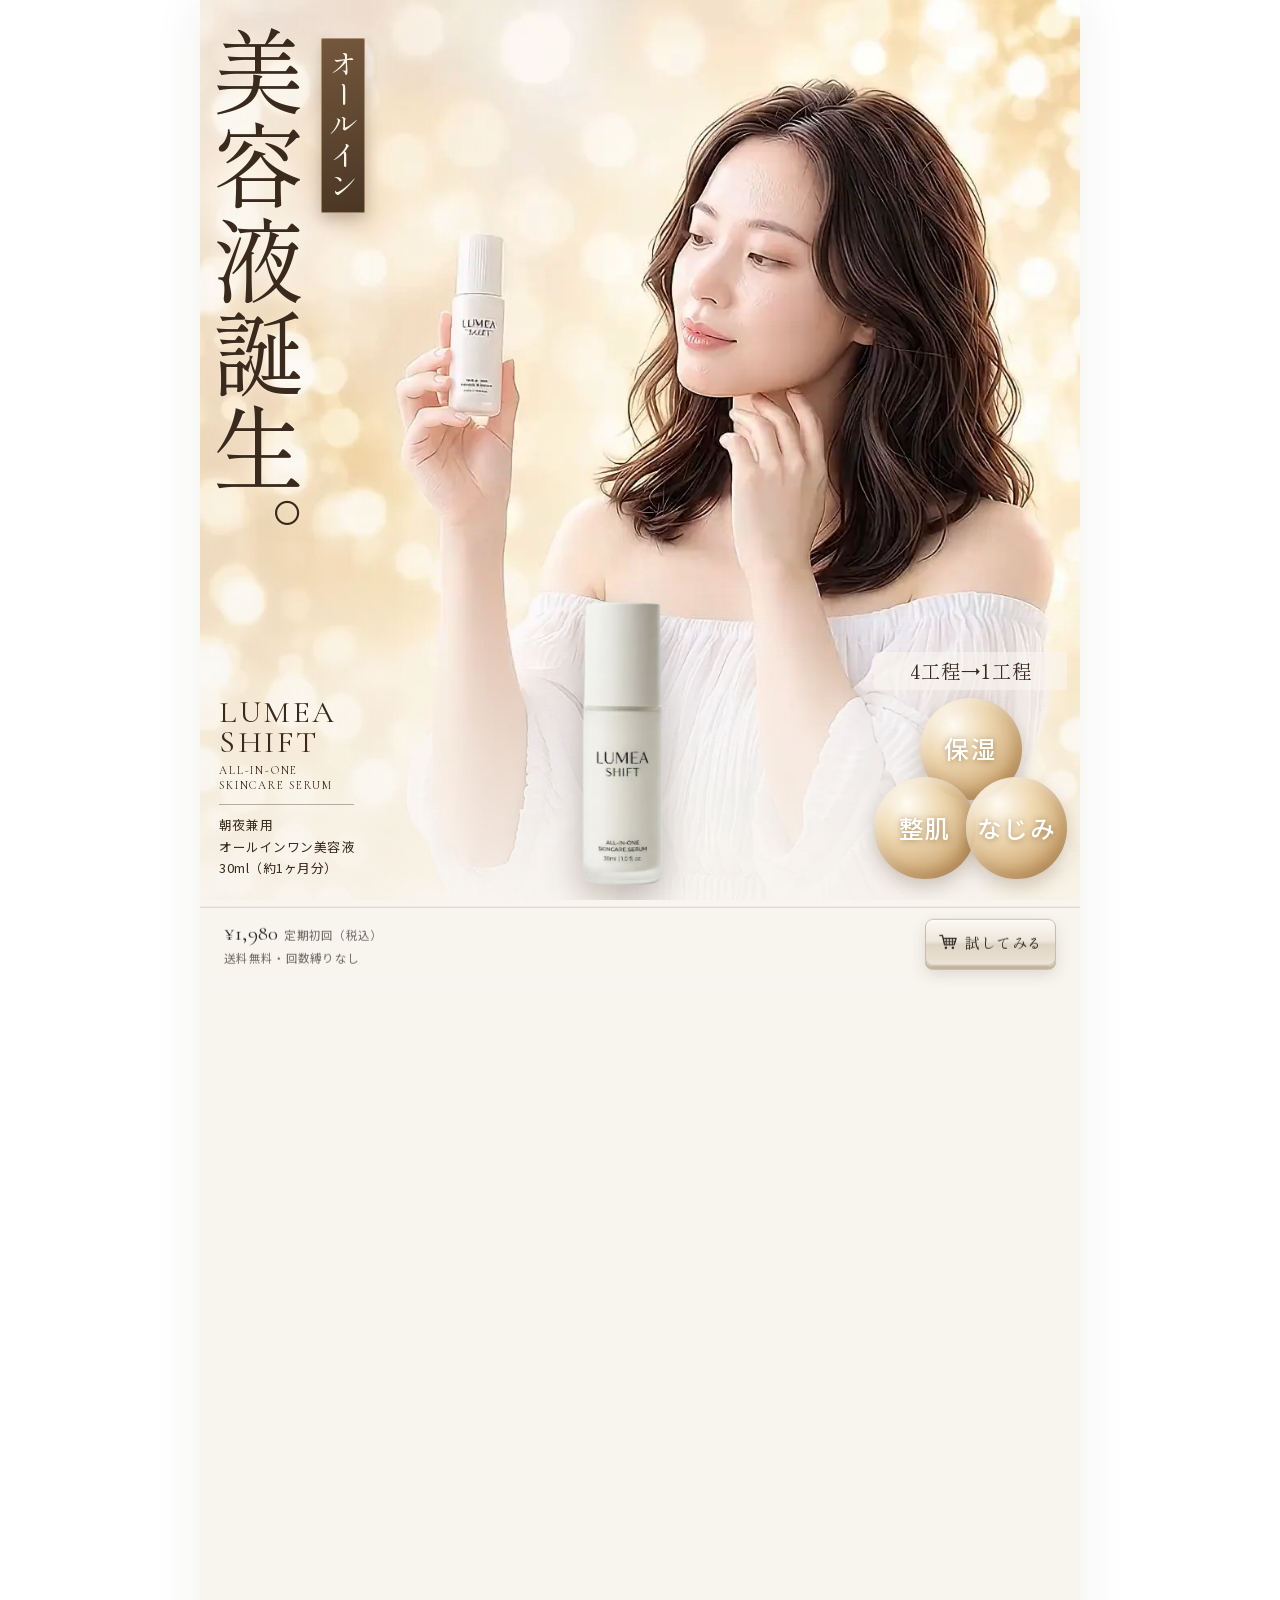
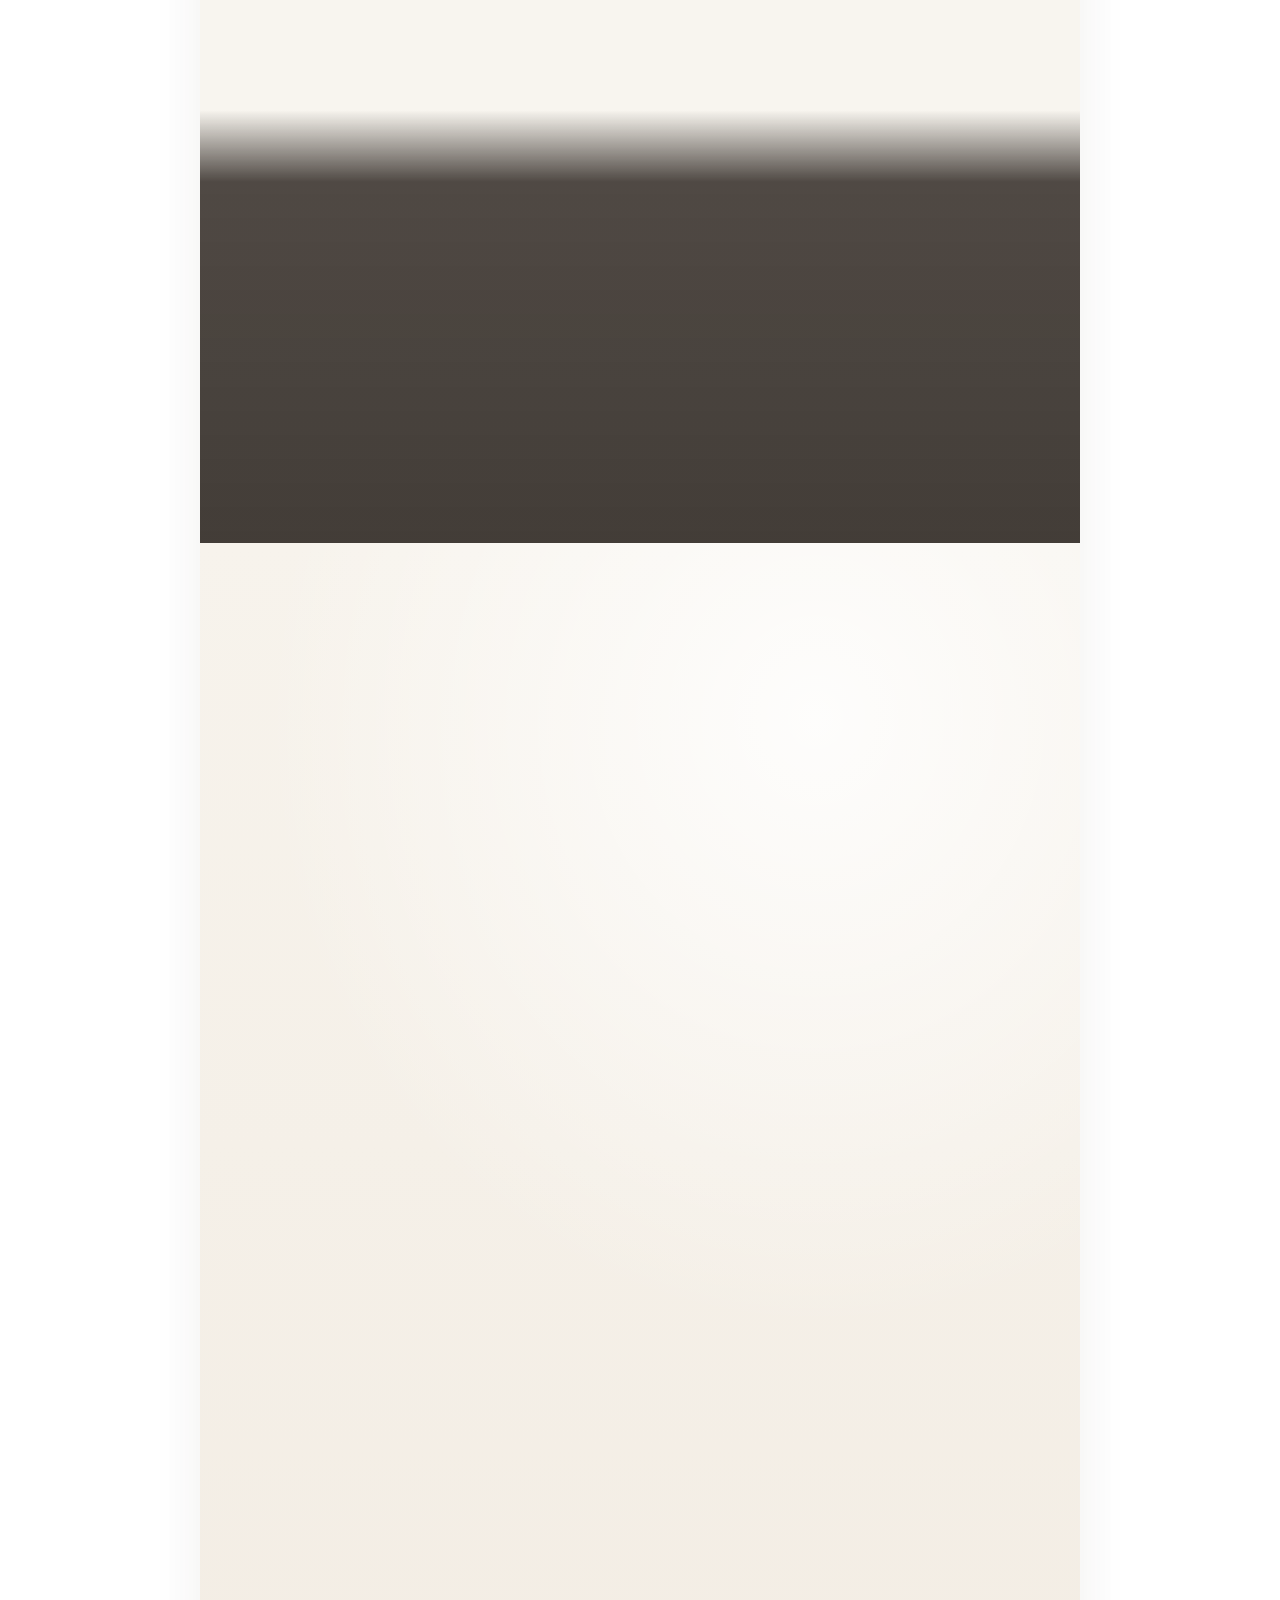
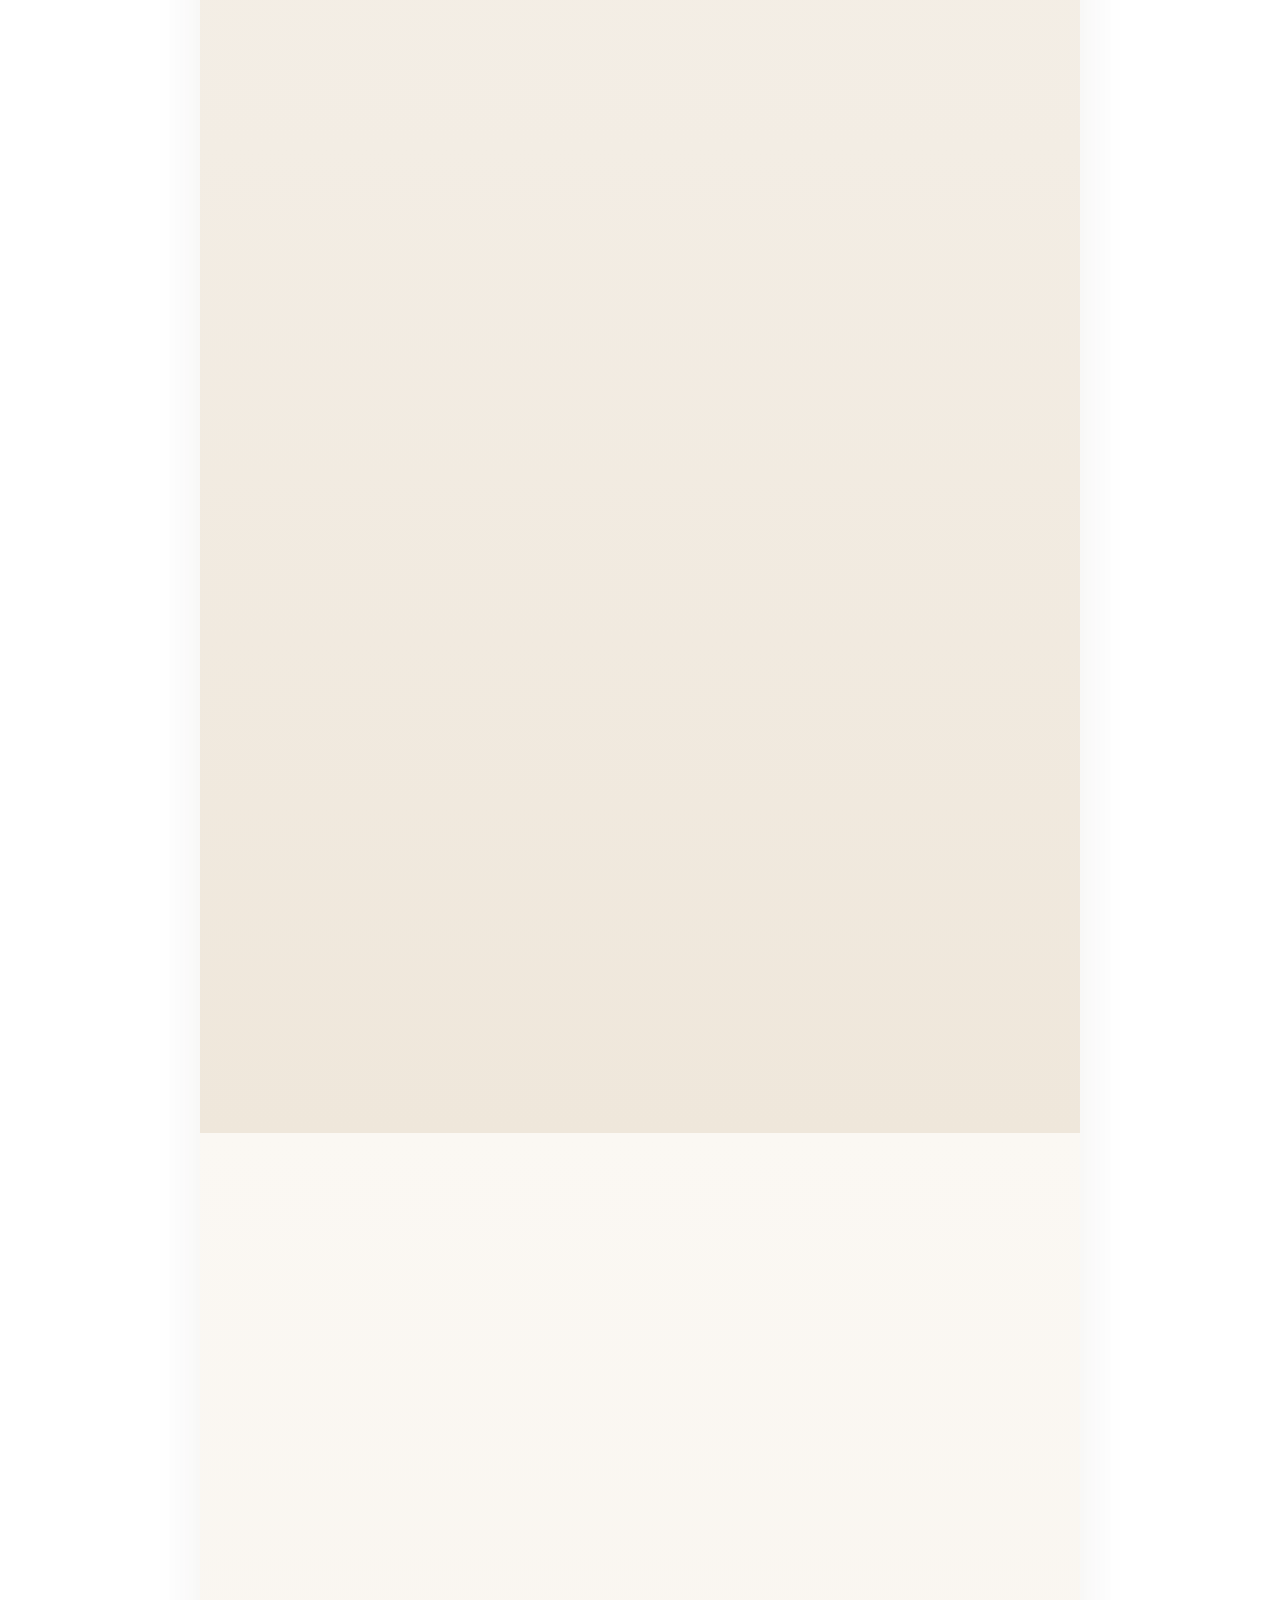
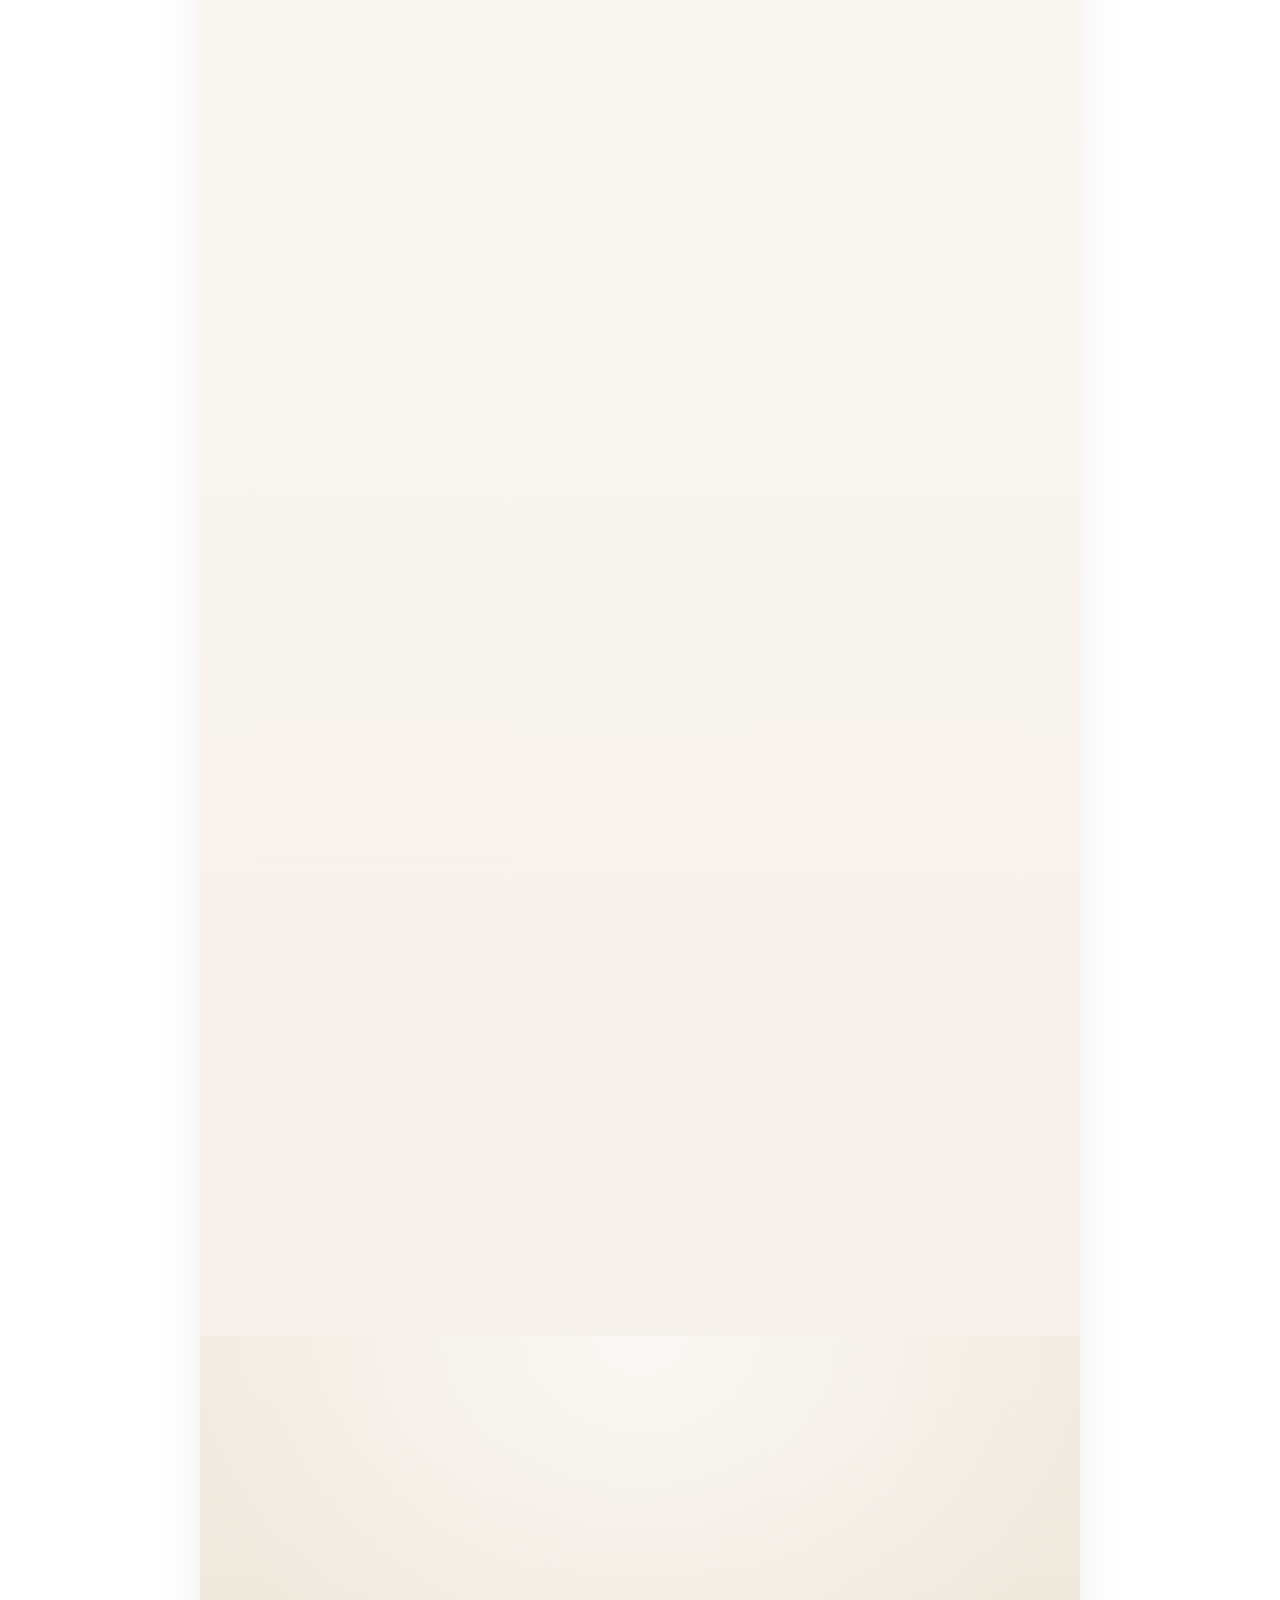
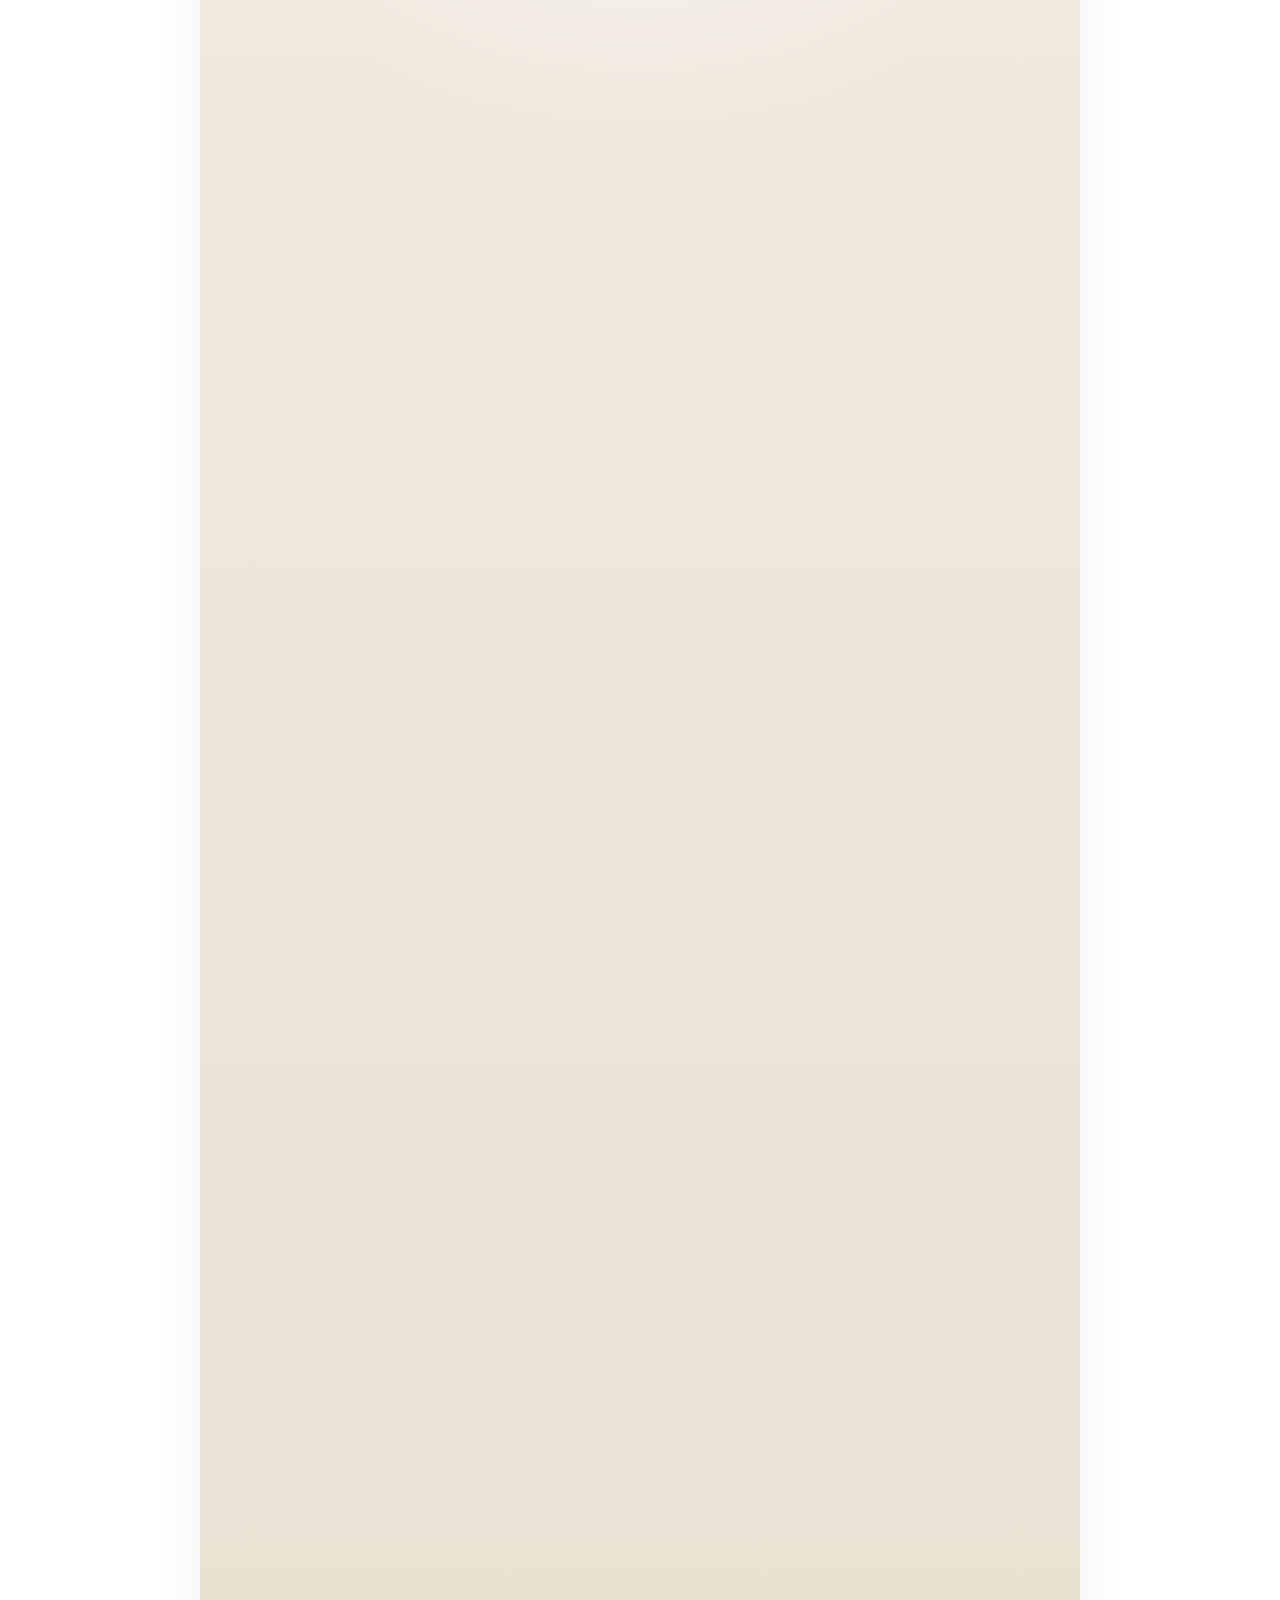
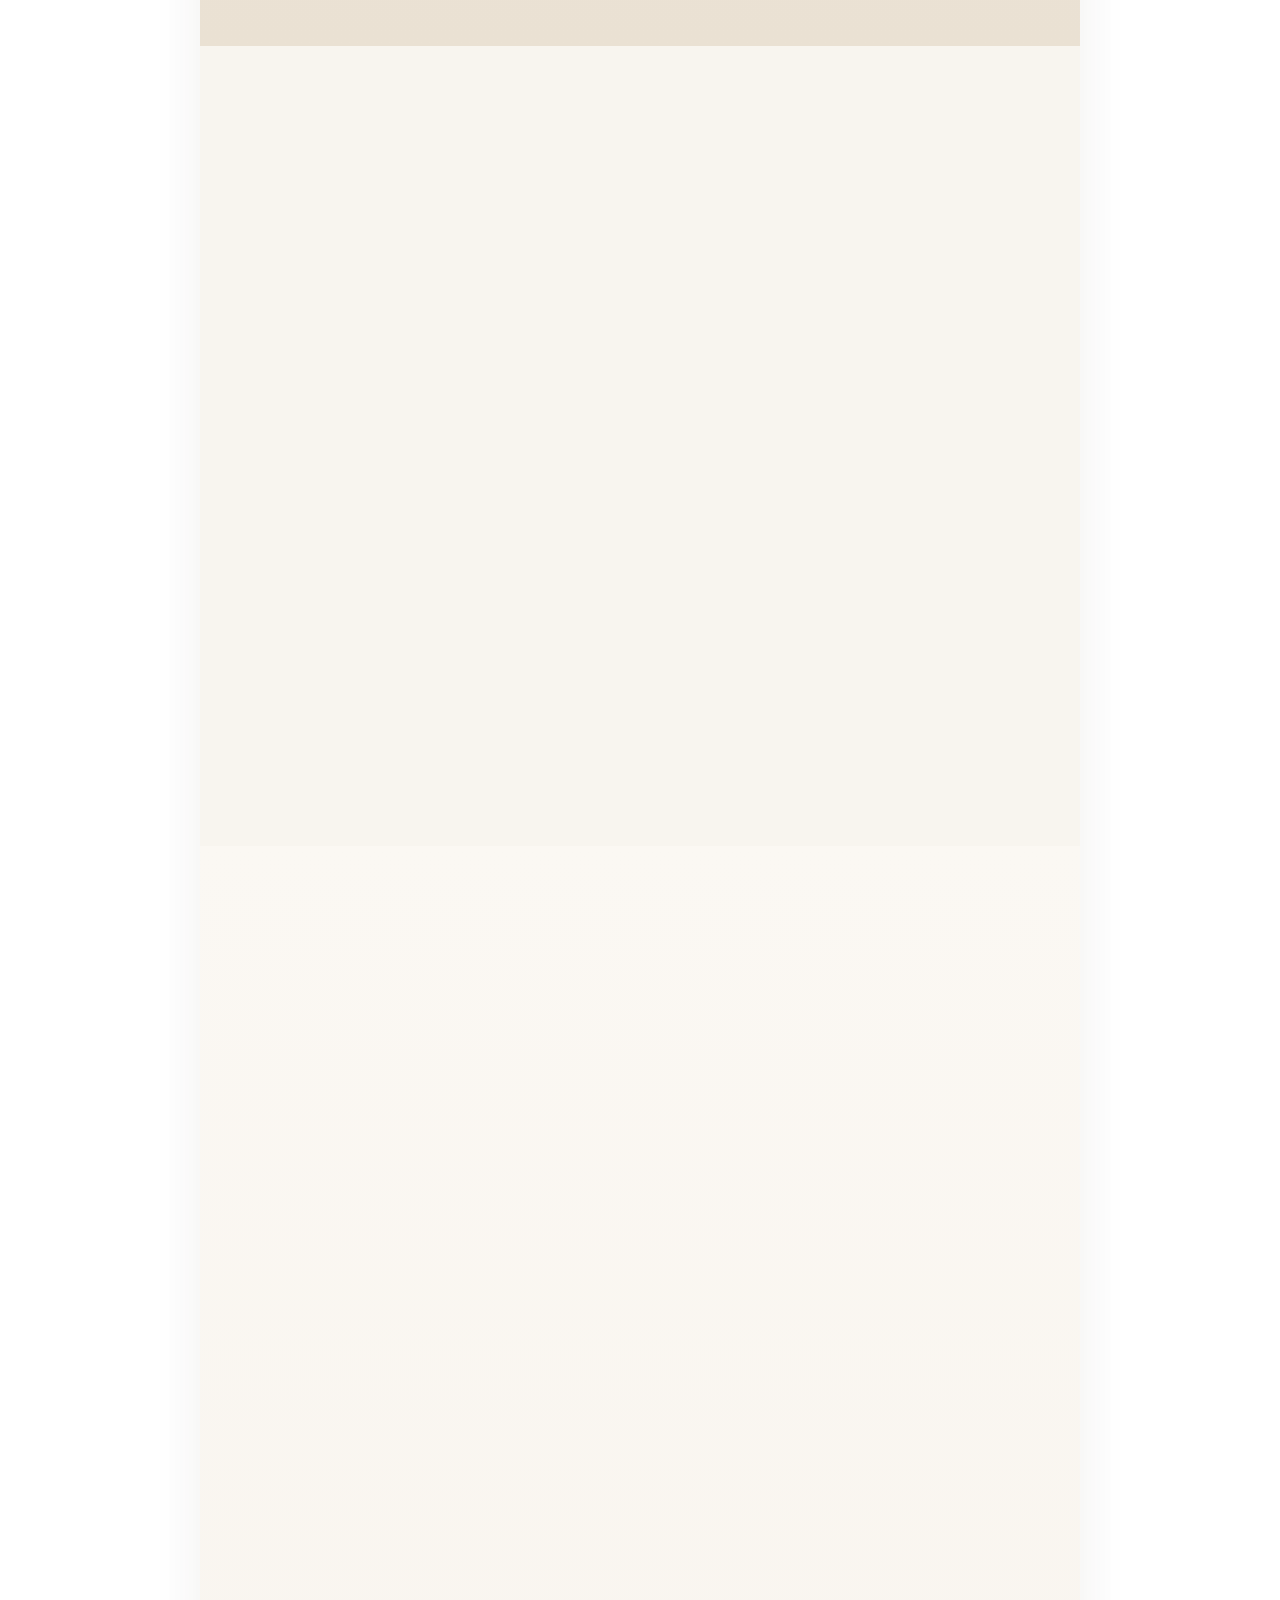
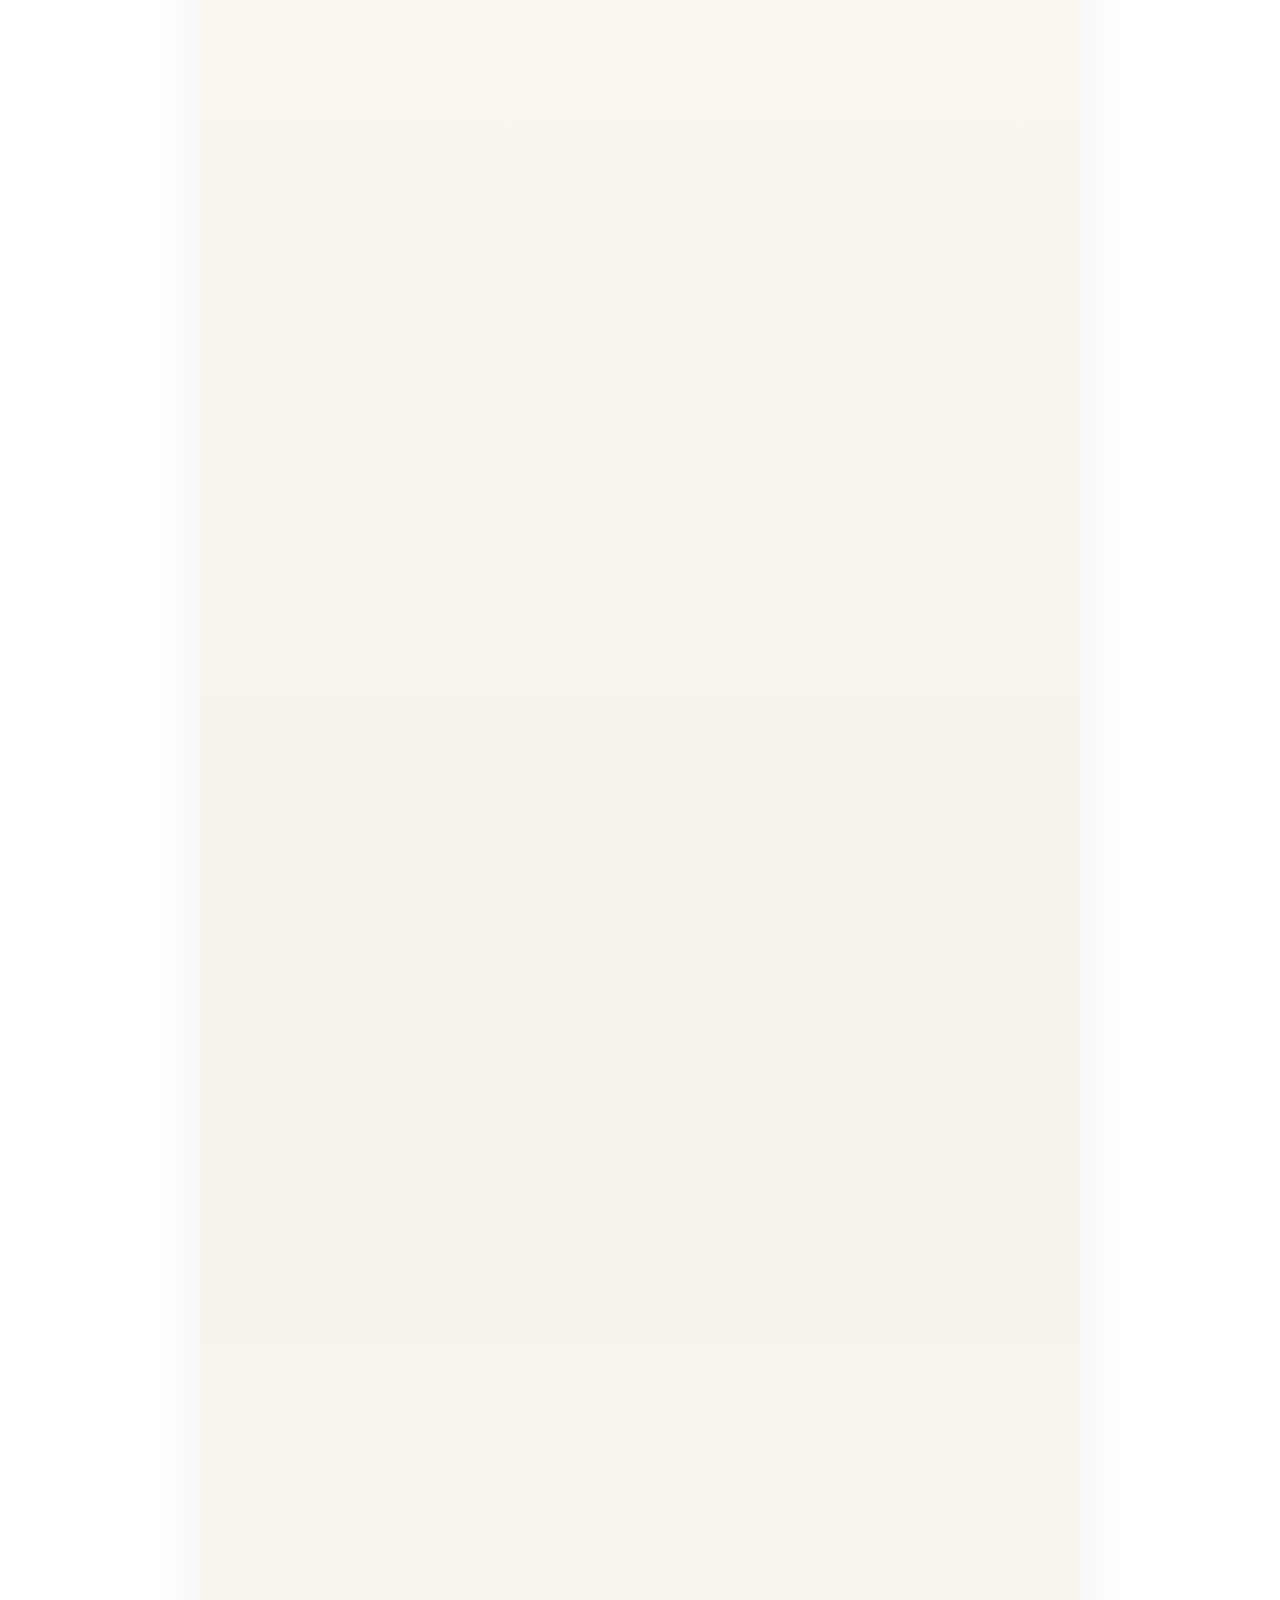
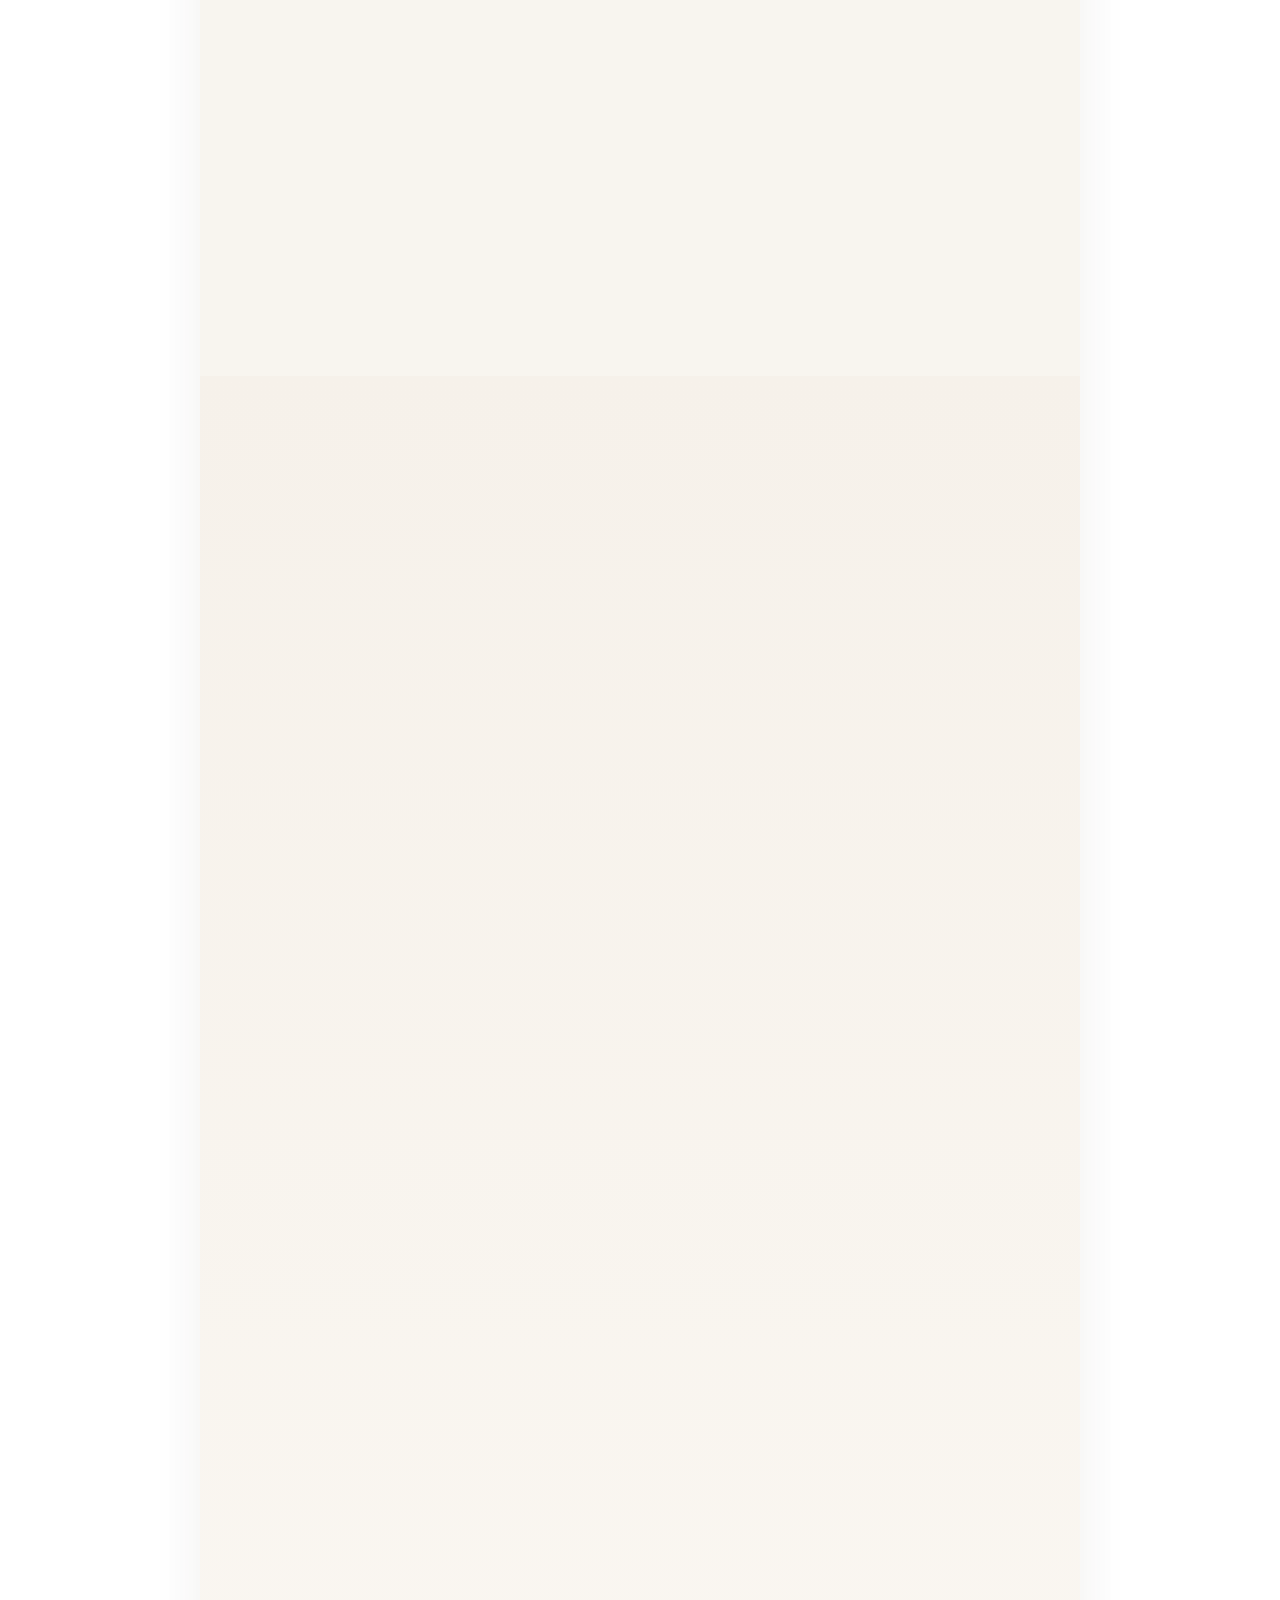
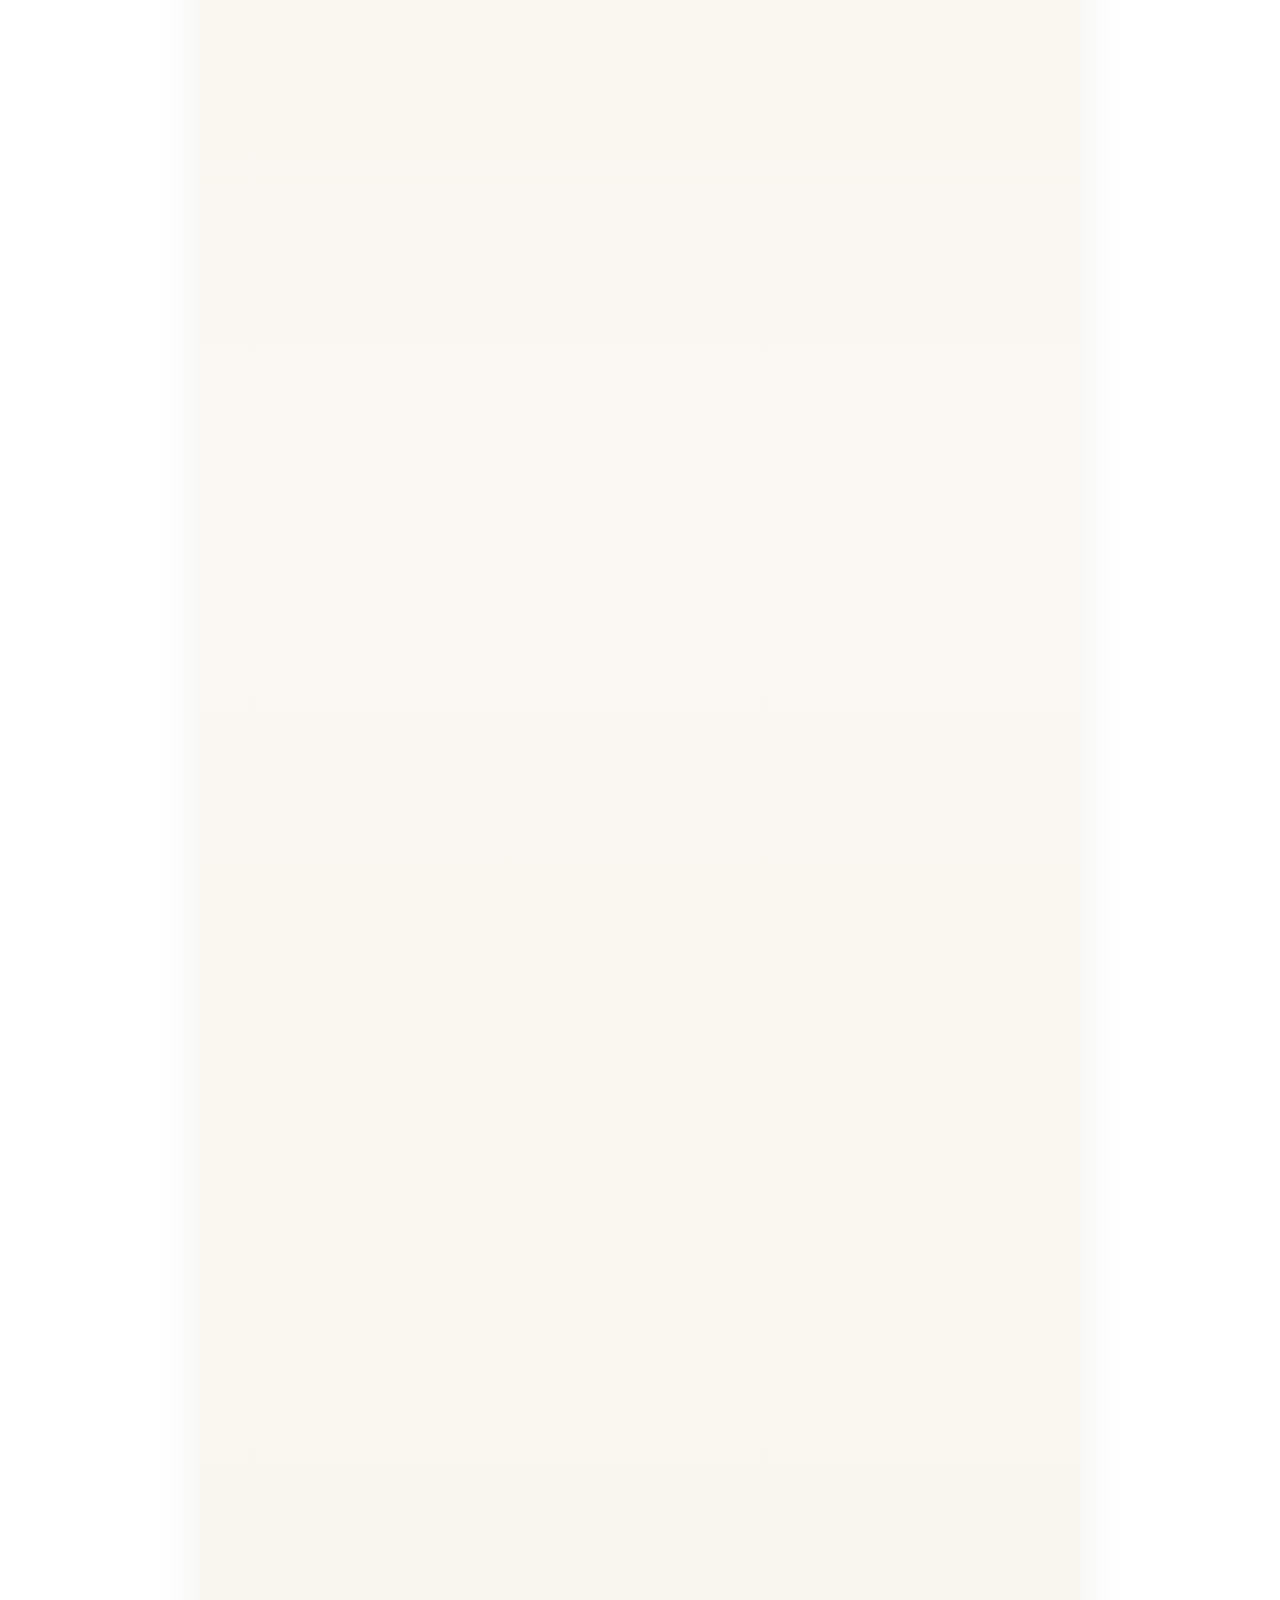
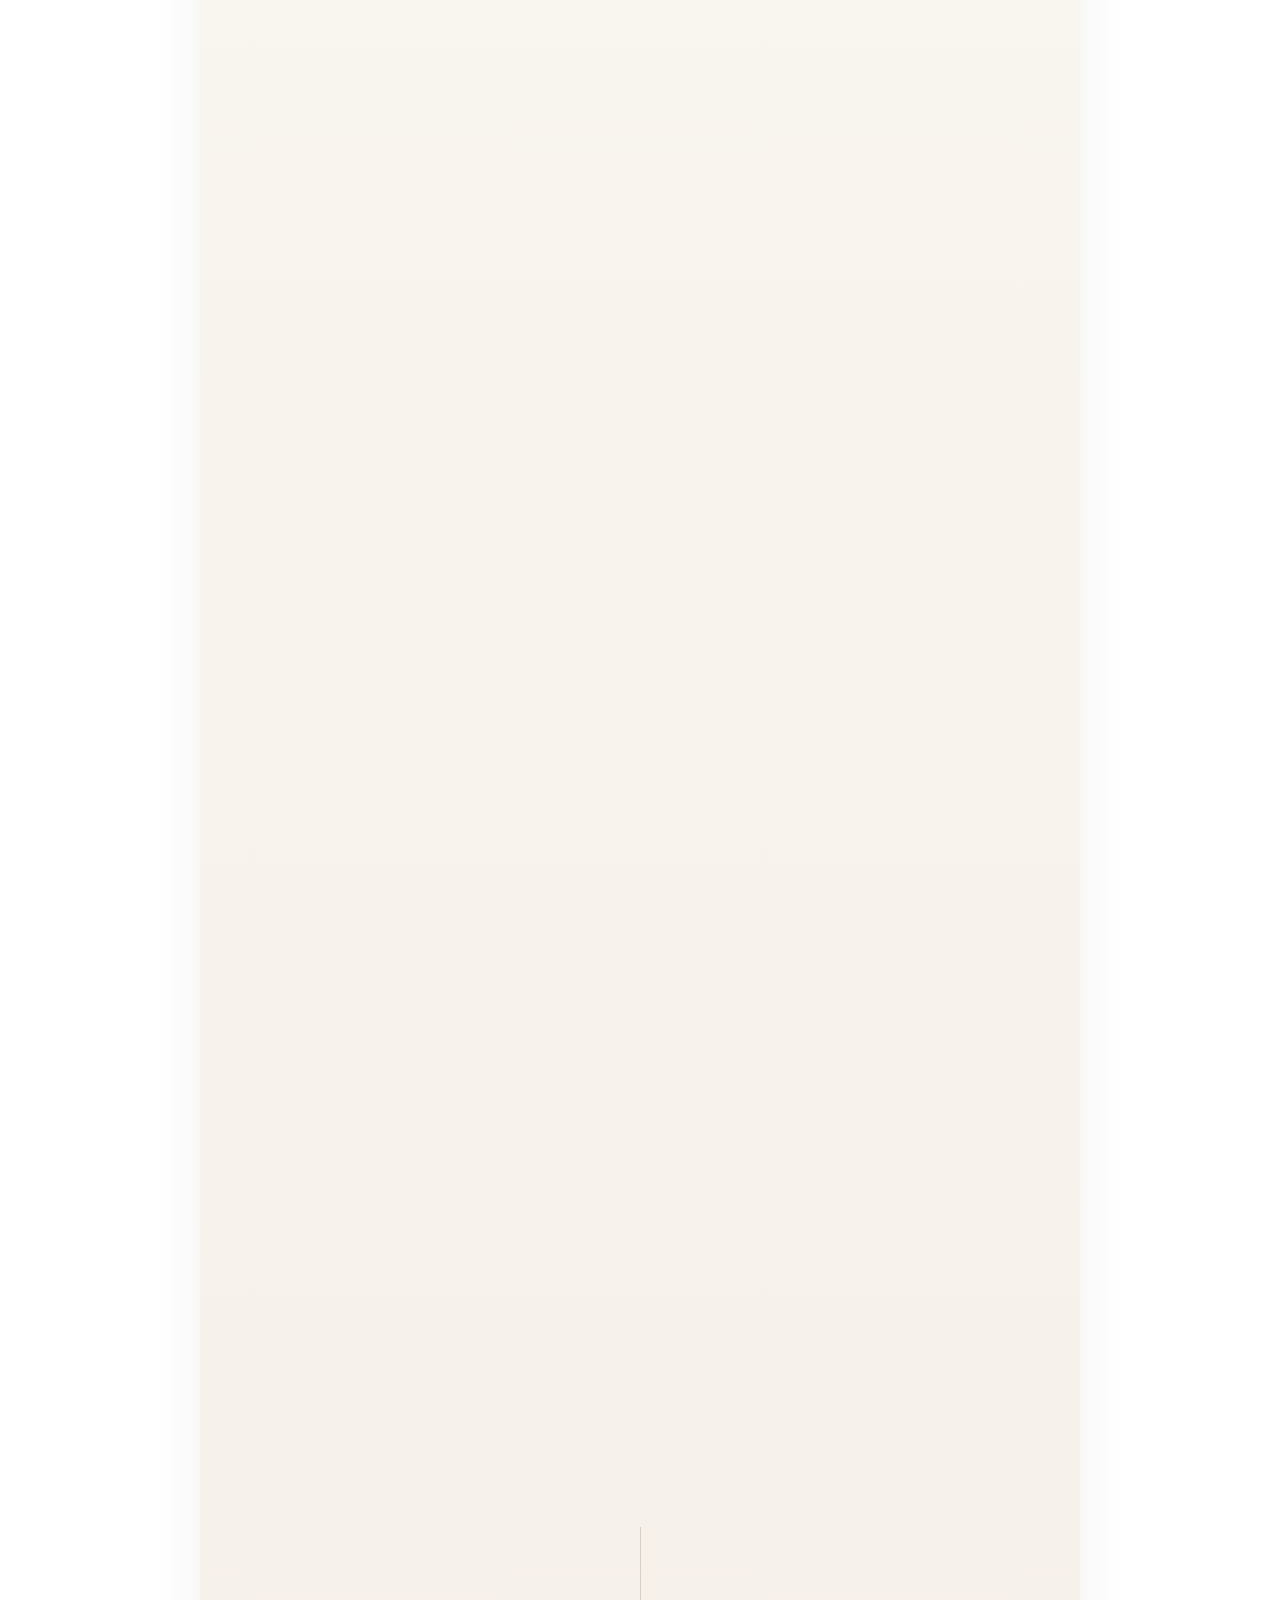
==== commit 4d8cfece: "style: FVから夜の映像・本文までのスクロール量を短縮 - FVの固定区間を260svh→180svh（スクロール量160→80svh） - 夜の章の本文上の余白を46svh→20svh、下地グ" ====
--- a/美容液LP完成版/index.html
+++ b/美容液LP完成版/index.html
@@ -36,7 +36,7 @@
   <link rel="preload" href="images/fv-sp-poster.webp?v=20261003b" as="image" fetchpriority="high">
   <link rel="preload" href="fonts/shippori-mincho-400.woff2" as="font" type="font/woff2" crossorigin>
   <link rel="preload" href="fonts/cormorant-garamond-400.woff2" as="font" type="font/woff2" crossorigin>
-  <link rel="stylesheet" href="style.css?v=70">
+  <link rel="stylesheet" href="style.css?v=73">
   <!-- 最初の描画より前に要る2つだけをインラインに置く（js クラス／スクロール位置の自前復元の宣言）。
        内容を変えたら CSP の sha256 も更新すること -->
   <script>document.documentElement.classList.replace('no-js','js');if('scrollRestoration' in history)history.scrollRestoration='manual';</script>
--- a/美容液LP完成版/style.css
+++ b/美容液LP完成版/style.css
@@ -264,7 +264,7 @@
 
 /* ============================================================
    FV → 帰宅の映像の移り変わり（world-terakoya-2026 の FV と同じ方式）
-   - FV は画面の 2.6 倍の長さを持ち、中身（.fv__stage）は画面に固定される
+   - FV は画面の 1.8 倍の長さを持ち（10-09 に 2.6 倍から短縮＝スクロール量 160→80svh）、中身（.fv__stage）は画面に固定される
    - 奥に .night-film（全画面・固定）を敷き、FV のスクロール進捗 p で
        FV の文字      --fp: 0.02→0.30 で消える
        FV の背景動画   --dz: 奥へ引きながら --va と入れ替わりに薄れる
@@ -276,8 +276,8 @@
 
 .js .fv {
   z-index: 1;
-  height: 260vh;
-  height: 260svh;
+  height: 180vh;
+  height: 180svh;
   min-height: 0;
   display: block;
   overflow: clip;            /* hidden だと sticky が効かない */
@@ -342,14 +342,14 @@
 
 /* 最初は映像だけ。本文はその下から映像の上へ上がってくる */
 .js .night__inner {
-  padding-top: 46vh;
-  padding-top: 46svh;
+  padding-top: 20vh;   /* 10-09 に 46→20 */
+  padding-top: 20svh;
   padding-bottom: var(--sp-s);
   background: linear-gradient(
     to bottom,
     rgba(37, 30, 25, 0) 0,
-    rgba(37, 30, 25, 0) 24svh,
-    rgba(37, 30, 25, 0.8) 42svh,
+    rgba(37, 30, 25, 0) 10svh,
+    rgba(37, 30, 25, 0.8) 18svh,
     rgba(37, 30, 25, 0.86) 100%
   );
 }
